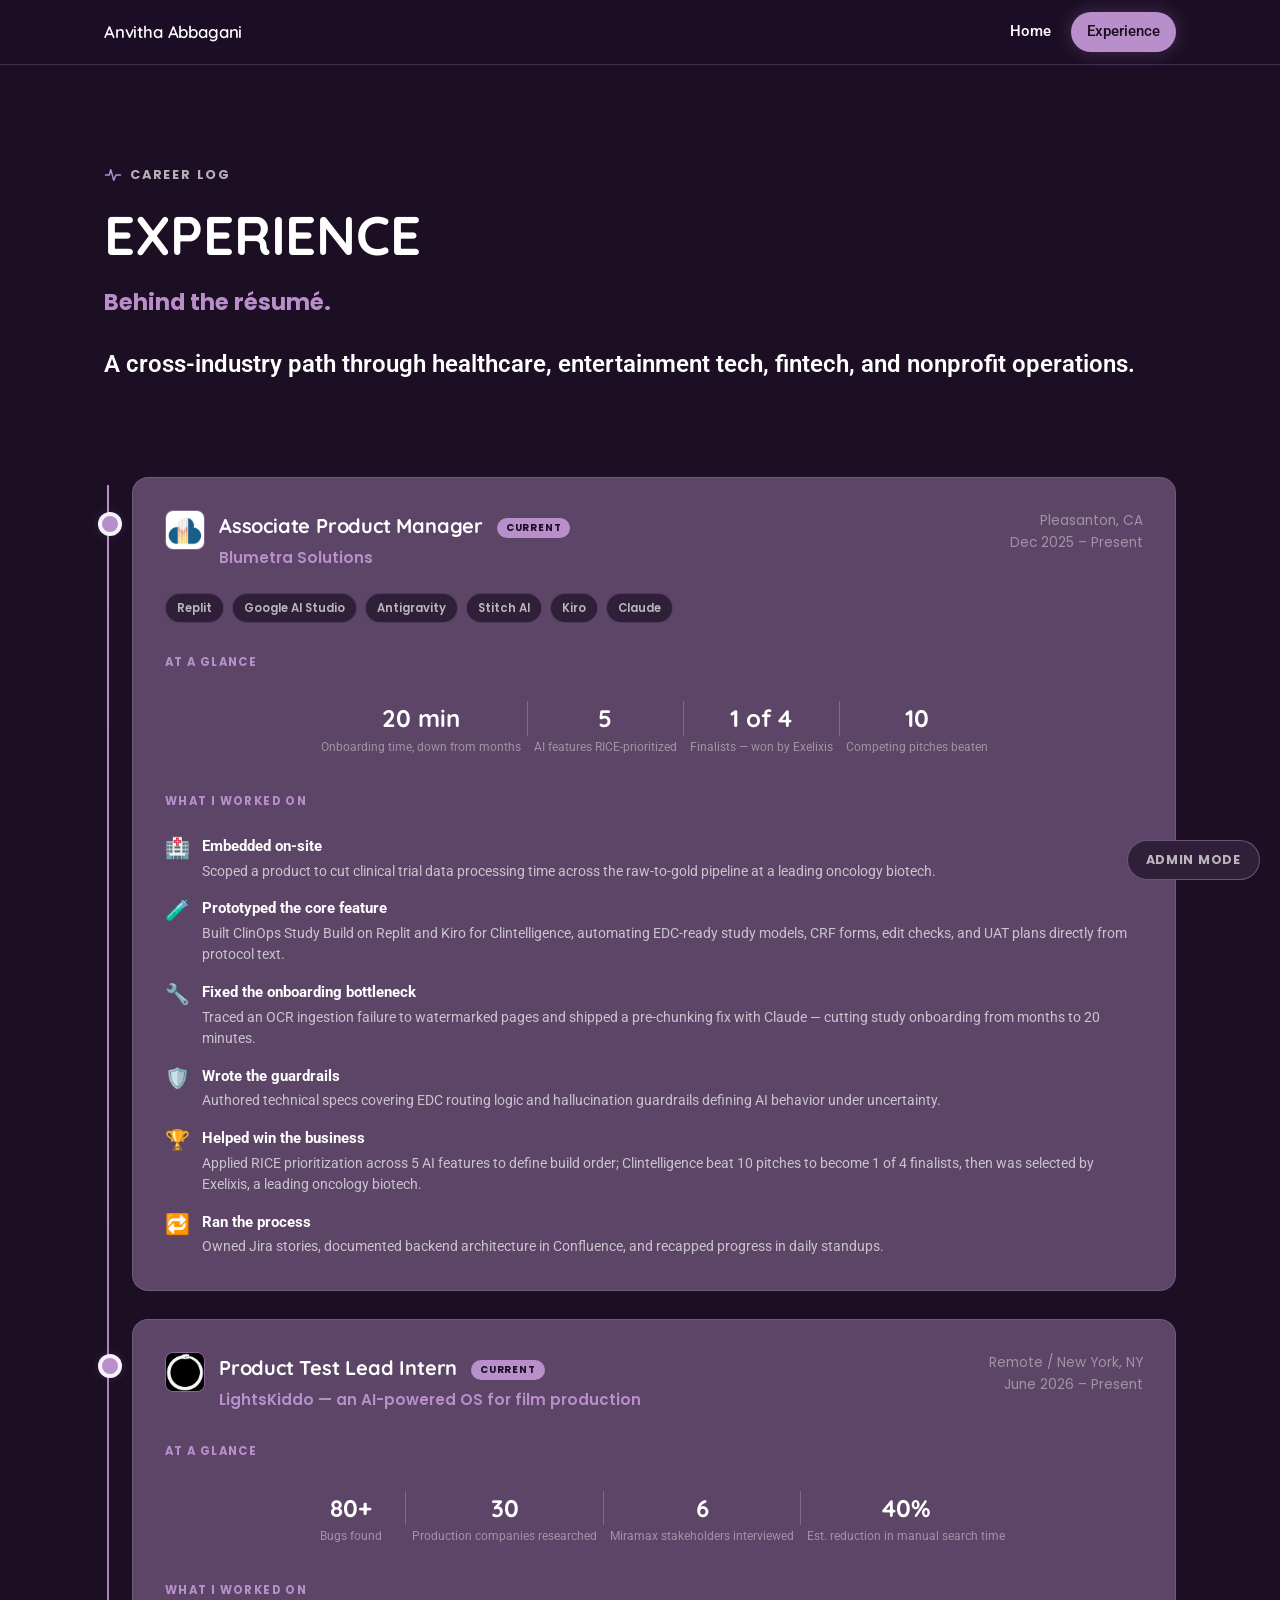
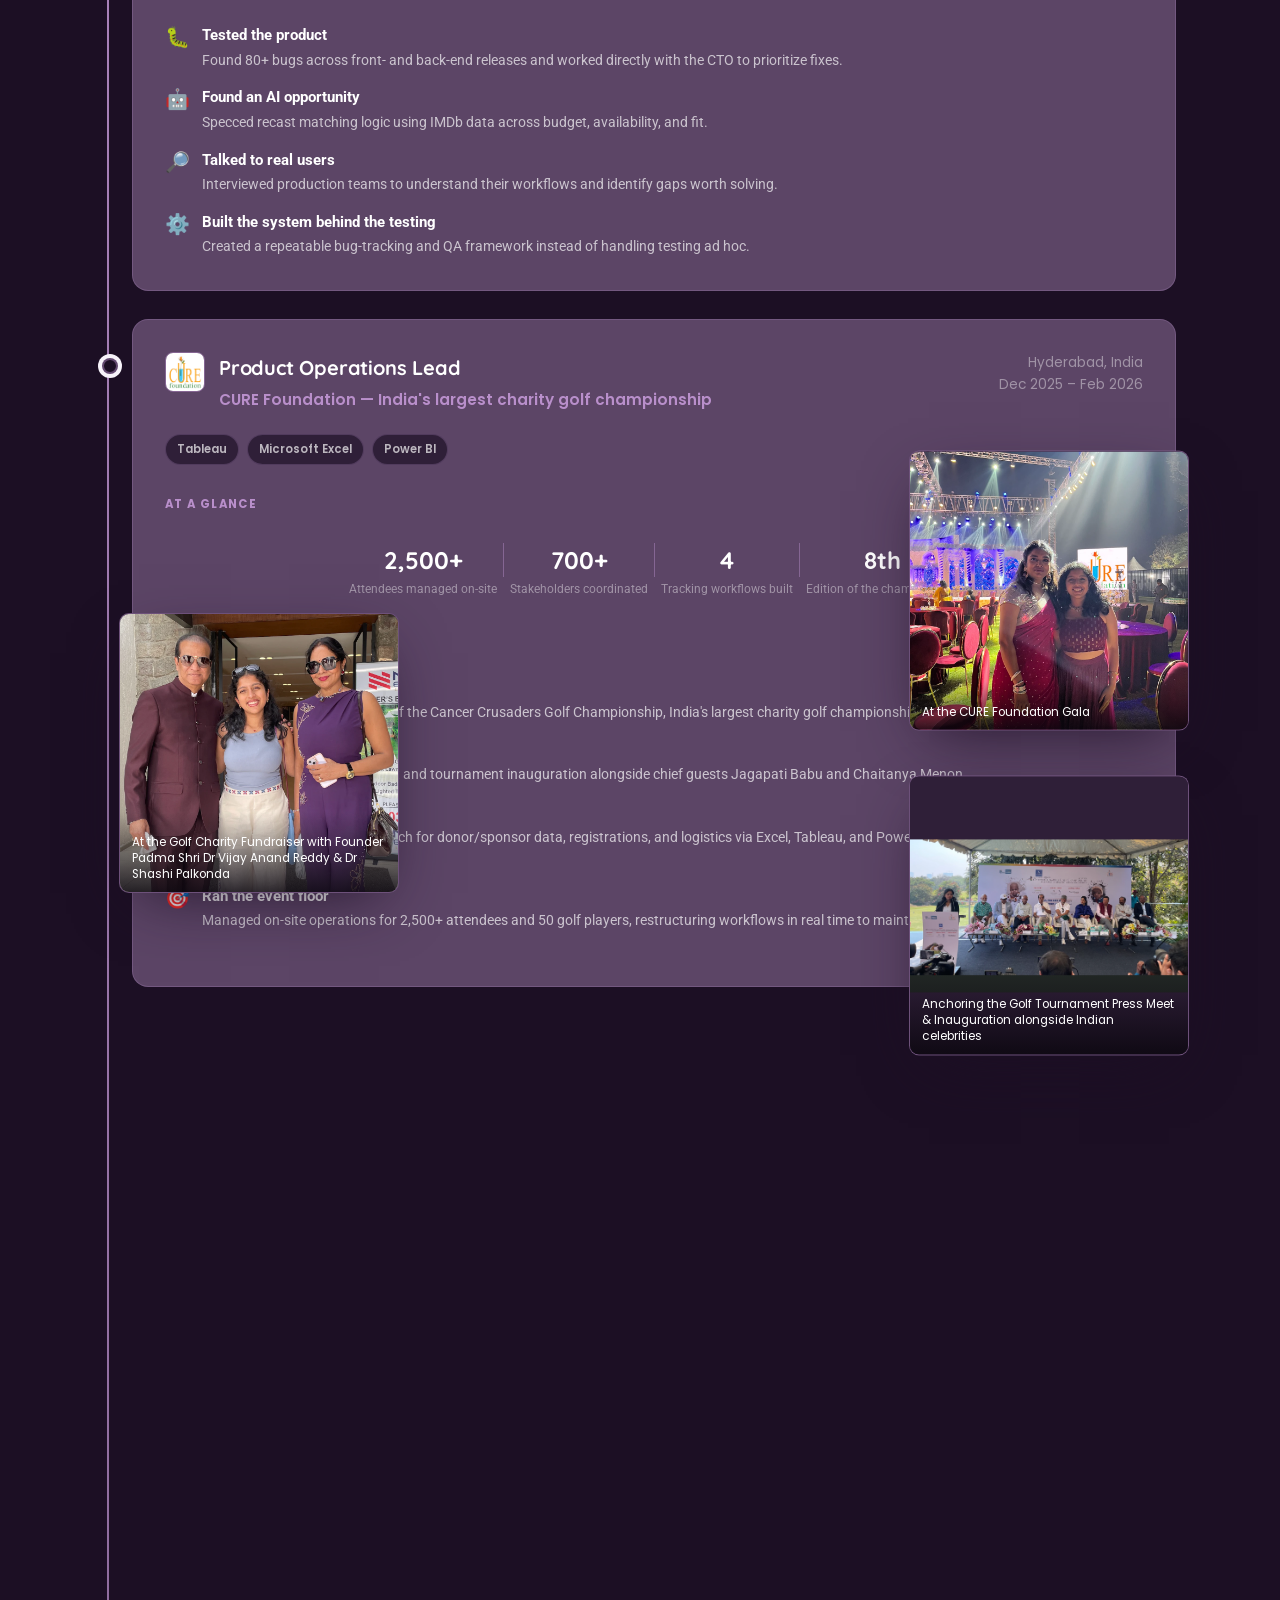
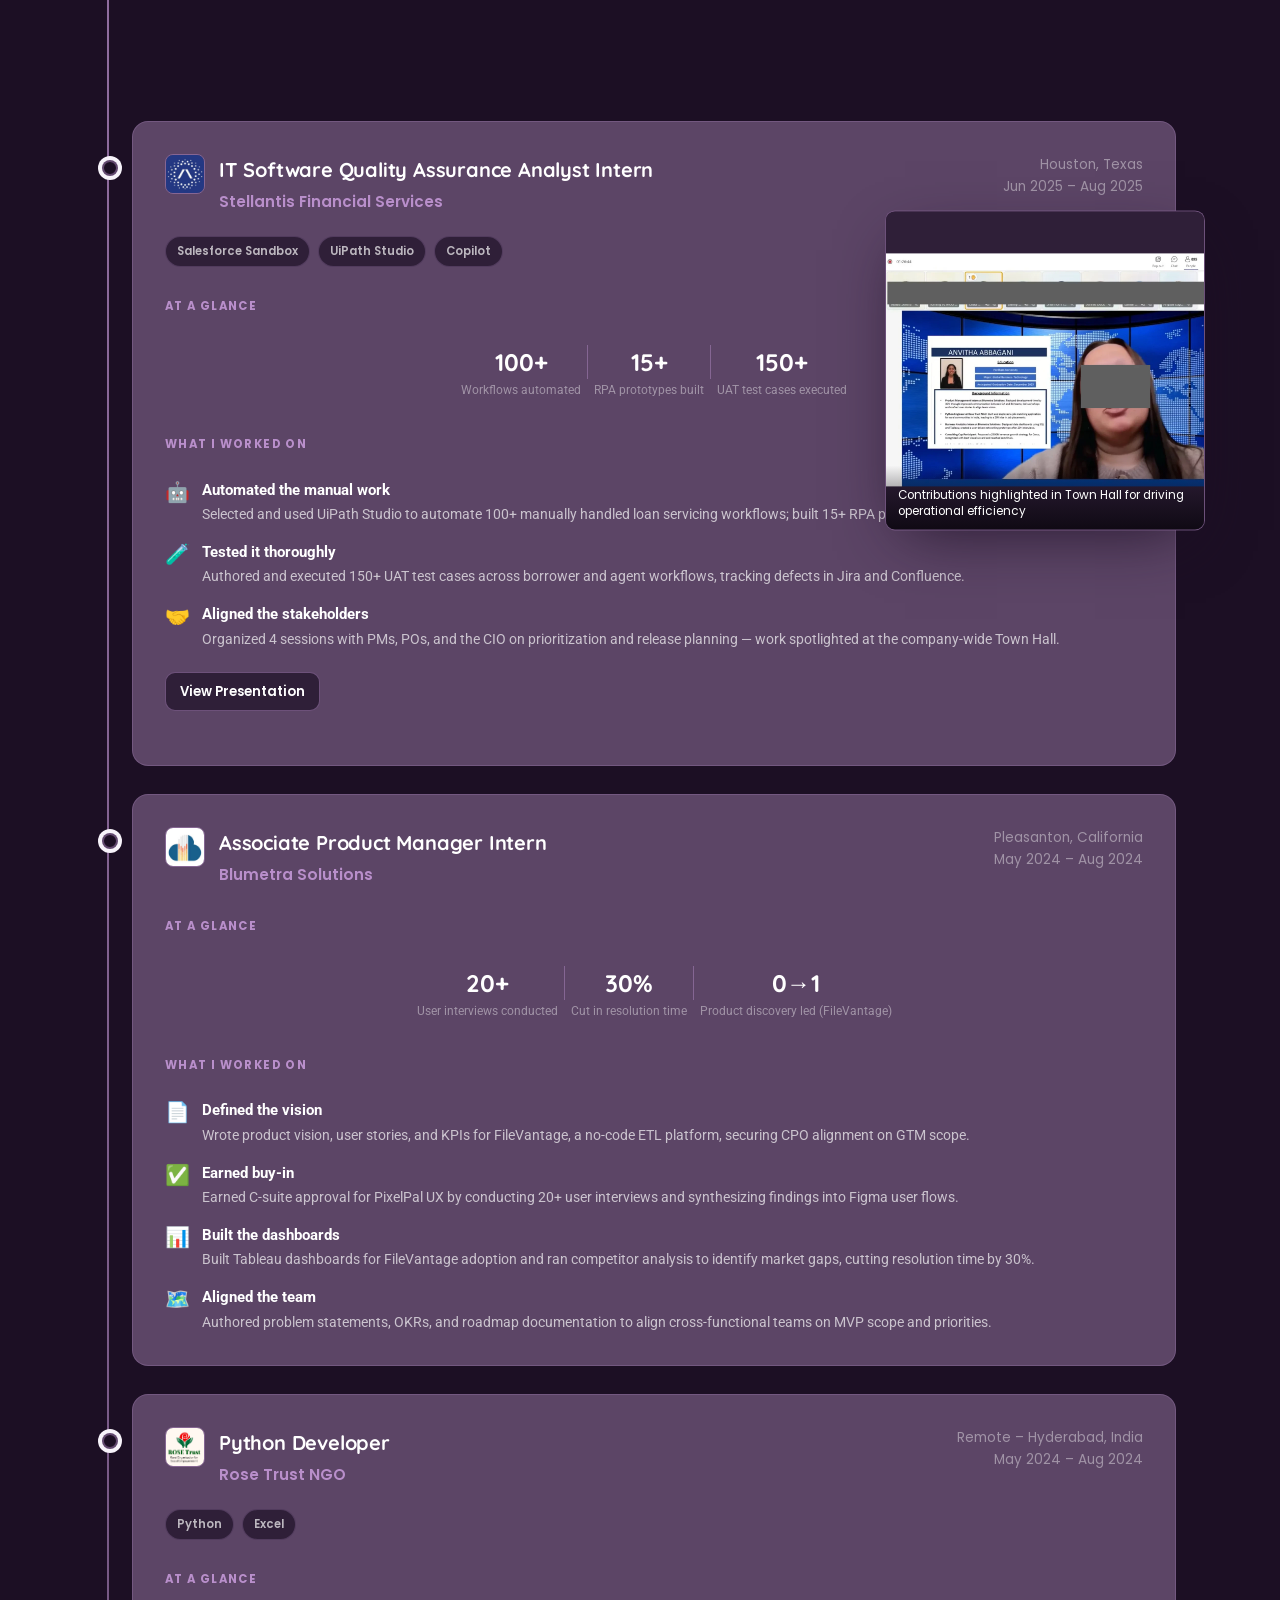
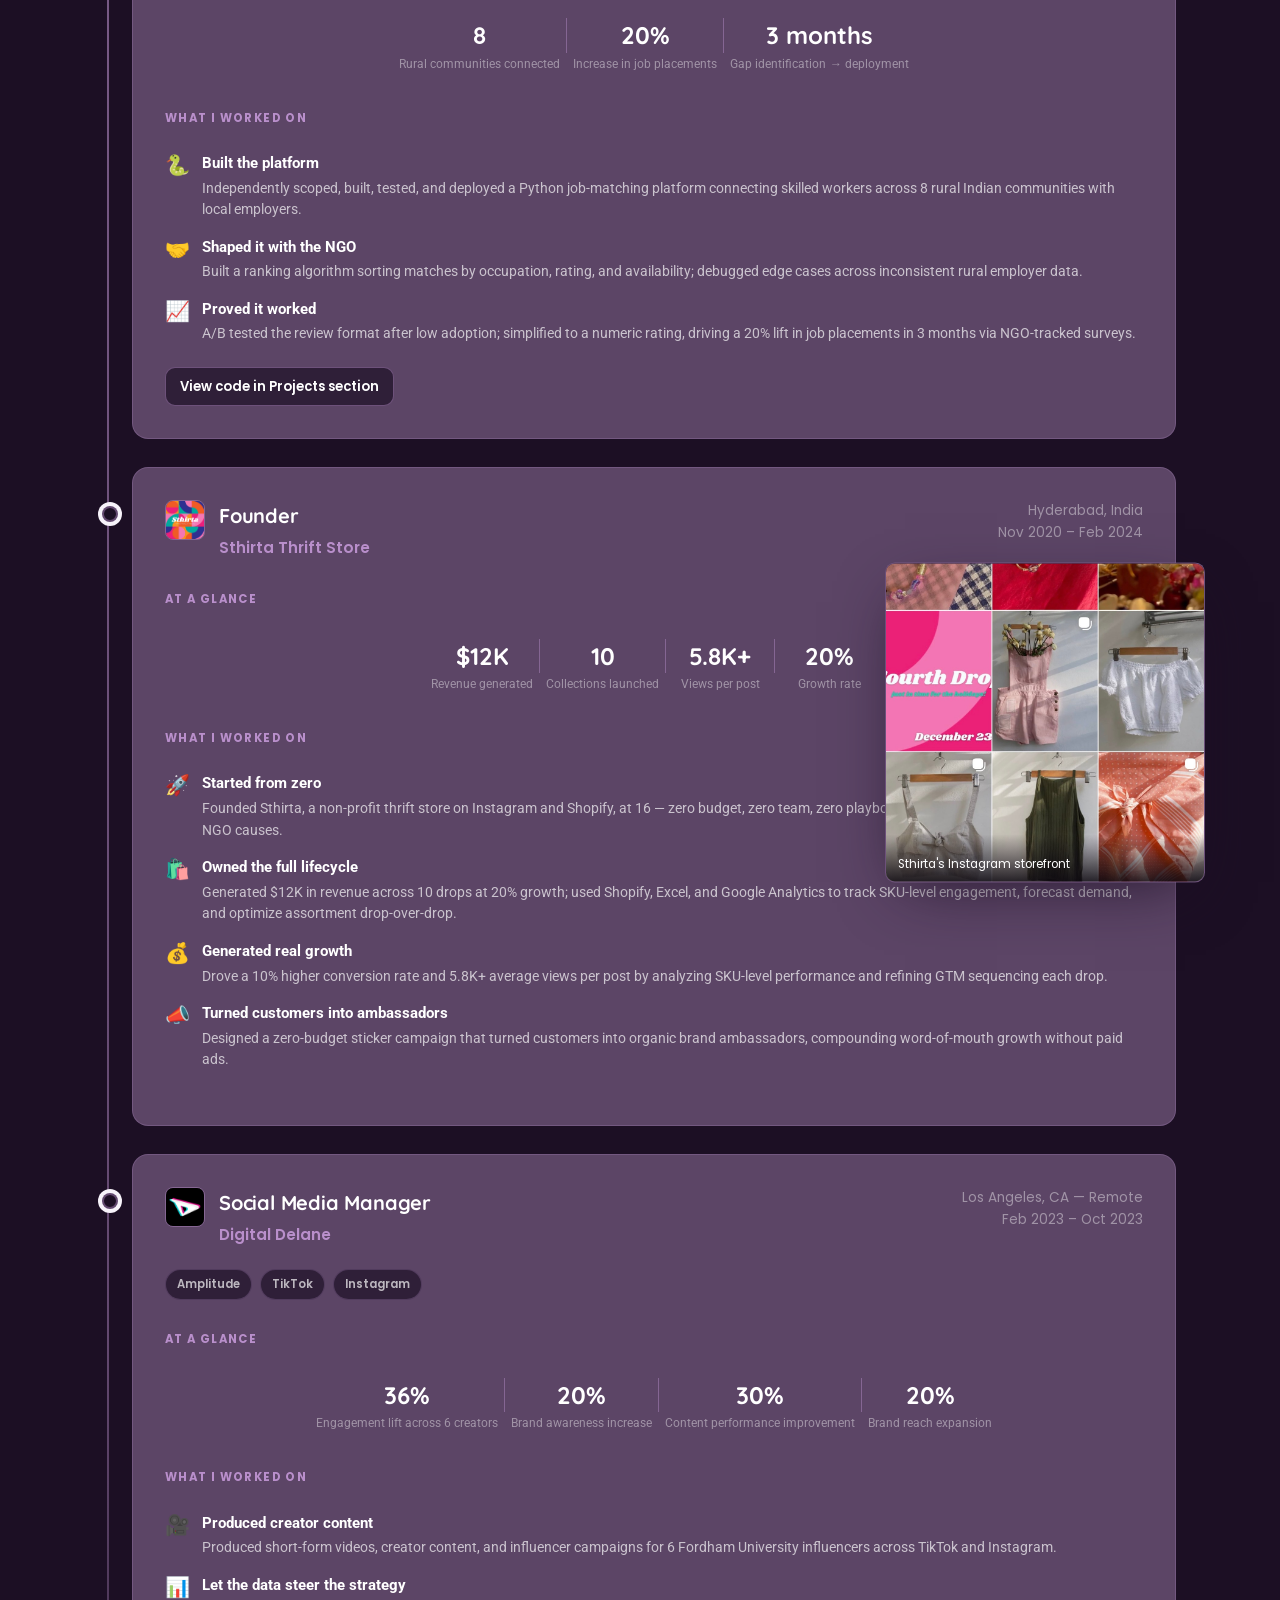
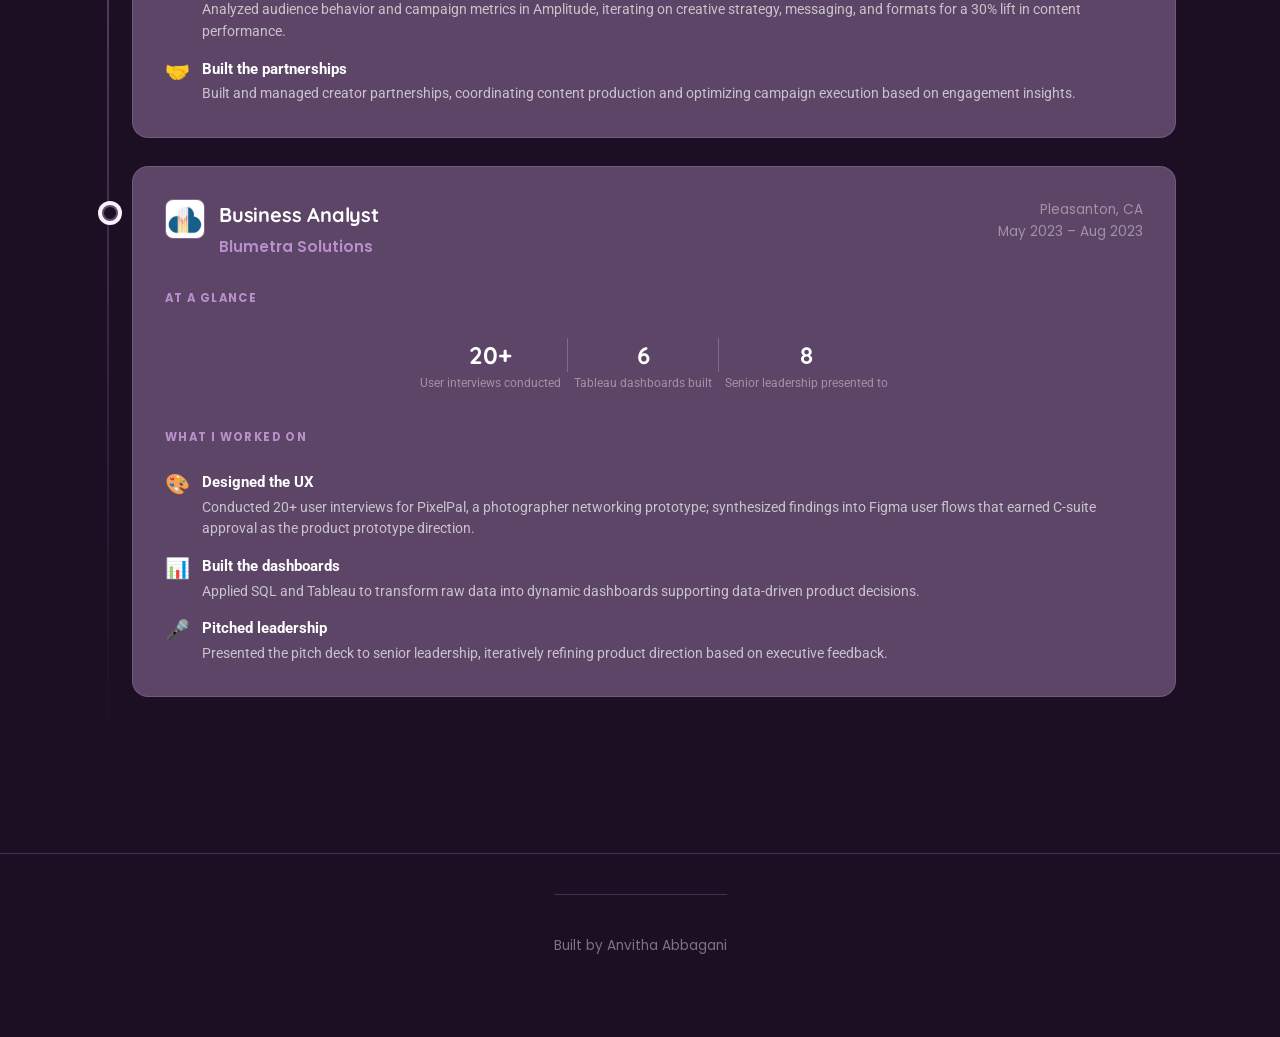
==== experience.html @ c5eab166 "Enlarge scrapbook photos further so the bottom-right caption wraps to just 3 lines Co-Authored-By: C" ====
<!doctype html>
<html lang="en">
<head>
<meta charset="utf-8" />
<meta name="viewport" content="width=device-width, initial-scale=1" />
<title>Experience — Anvitha Abbagani</title>
<meta name="description" content="Career log — Anvitha Abbagani" />
<link rel="preconnect" href="https://fonts.googleapis.com" />
<link rel="preconnect" href="https://fonts.gstatic.com" crossorigin />
<link href="https://fonts.googleapis.com/css2?family=Roboto:wght@400;500;600;700&family=Poppins:wght@500;600;700&family=Quicksand:wght@500;600;700&display=swap" rel="stylesheet" />
<link rel="stylesheet" href="css/style.css?v=81" />
</head>
<body data-page="experience">
<script>try{if(localStorage.getItem('portfolio_admin_mode_v1')==='1')document.body.classList.add('admin-mode');}catch(e){}</script>

<nav class="site-nav">
  <div class="wrap nav-row">
    <a class="brand" href="index.html">Anvitha <span>Abbagani</span></a>
    <div class="primary-links">
      <a href="index.html" data-page="home">Home</a>
      <a href="experience.html" data-page="experience">Experience</a>
    </div>
  </div>
</nav>

<header class="exp-hero">
  <div class="wrap">
    <div class="hero-content">
      <div class="hero-kicker">
        <svg class="kicker-icon" viewBox="0 0 24 24" fill="none" stroke="currentColor" stroke-width="2" stroke-linecap="round" stroke-linejoin="round" aria-hidden="true"><polyline points="2 12 7 12 9 5 13 19 16 12 22 12"/></svg>
        Career Log
      </div>
      <h1 class="hero-headline"><span class="line">Experience</span></h1>
      <p class="exp-tagline">Behind the résumé.</p>
      <p class="hero-subtext">A cross-industry path through healthcare, entertainment tech, fintech, and nonprofit operations.</p>
    </div>
  </div>
</header>

<section>
  <div class="wrap">
    <div class="timeline" id="timeline"></div>
  </div>
</section>

<footer class="site-footer">
  <div class="wrap site-footer">
    <span>Built by Anvitha Abbagani</span>
  </div>
</footer>

<script src="js/experience-data.js"></script>
<script src="js/experience-render.js"></script>
<script src="js/main.js"></script>
<script src="js/admin-shared.js"></script>
<script src="js/experience-admin.js"></script>
<script src="js/exp-photos.js"></script>
</body>
</html>
---- css/style.css ----
/* ===== Design tokens ===== */
:root {
  /* Brand palette — deepened/separated further for stronger contrast between
     the purples: bg darker (#1c0f24), surface lighter (#5c4566), accent
     brighter/more saturated (#b98fcb, derived from the supplied #A47FB3). */
  --primary: #5c4566;
  --secondary: #ffffff;
  --tertiary: #1c0f24;
  --quad: #b98fcb;

  /* Semantic mapping */
  --bg: var(--tertiary);
  --bg-elevated: color-mix(in srgb, var(--tertiary) 70%, var(--primary) 30%);
  /* Page background from the Projects section onward — card/surface
     colors are untouched, only the space around them turns light. */
  --bg-alt: #f7f3fa;
  --text-on-alt: color-mix(in srgb, var(--tertiary) 88%, var(--primary) 12%);
  --text-on-alt-dim: color-mix(in srgb, var(--tertiary) 60%, transparent);
  --surface: var(--primary);
  --surface-hover: color-mix(in srgb, var(--primary) 85%, var(--quad) 15%);
  --border: rgba(185, 143, 203, 0.25);
  --border-strong: rgba(185, 143, 203, 0.45);
  --text: var(--secondary);
  --text-dim: rgba(255, 255, 255, 0.68);
  --text-faint: rgba(255, 255, 255, 0.42);
  --accent: var(--quad);
  --accent-strong: var(--secondary);
  --glow: rgba(185, 143, 203, 0.5);
  --glow-soft: rgba(185, 143, 203, 0.24);
  --grad: linear-gradient(120deg, var(--quad) 0%, var(--secondary) 65%, var(--secondary) 100%);
  --shadow-lg: 0 20px 60px -20px rgba(28, 15, 36, 0.85);
  --radius: 16px;
  --radius-sm: 10px;
  --nav-h: 64px;
  --subnav-h: 48px;
  --maxw: 1120px;
  --ease: cubic-bezier(0.16, 1, 0.3, 1);

  /* Font stack */
  --font-heading: "Quicksand", "Poppins", sans-serif;
  --font-subheading: "Poppins", "Inter", sans-serif;
  --font-body: "Roboto", -apple-system, BlinkMacSystemFont, "Segoe UI", sans-serif;
  --font-mono: "Poppins", "Inter", sans-serif;
}

* { box-sizing: border-box; }

html {
  scroll-behavior: smooth;
  scroll-padding-top: calc(var(--nav-h) + var(--subnav-h) + 16px);
}

body {
  margin: 0;
  overflow-x: hidden;
  background: var(--bg);
  color: var(--text);
  font-family: var(--font-body);
  line-height: 1.6;
  -webkit-font-smoothing: antialiased;
}

h1, h2, h3, h4,
.project-name, .exp-role, .edu-school, .cert-name, .brand {
  font-family: var(--font-heading);
  font-weight: 700;
  margin: 0;
  letter-spacing: -0.01em;
}

/* Secondary title-adjacent lines read as a serif subheading */
.project-headline,
.exp-org,
.edu-degree {
  font-family: var(--font-subheading);
}

/* Tiny labels, tags, and metadata read as mono throughout */
.hero-kicker,
.project-category,
.tag,
.link-chip,
.edu-meta,
.cert-meta,
.cert-link,
.exp-meta,
.site-footer {
  font-family: var(--font-mono);
}

a { color: inherit; text-decoration: none; }

img { max-width: 100%; display: block; }

.wrap {
  max-width: var(--maxw);
  margin: 0 auto;
  padding: 0 24px;
}

/* ===== Nav ===== */
.site-nav {
  position: sticky;
  top: 0;
  z-index: 100;
  background: rgba(28, 15, 36, 0.78);
  backdrop-filter: blur(14px) saturate(140%);
  -webkit-backdrop-filter: blur(14px) saturate(140%);
  border-bottom: 1px solid var(--border);
}

.site-nav .nav-row {
  height: var(--nav-h);
  display: flex;
  align-items: center;
  justify-content: space-between;
  gap: 24px;
}

.brand {
  font-weight: 600;
  font-size: 1.05rem;
  letter-spacing: -0.01em;
  white-space: nowrap;
}

.brand span { color: var(--accent-strong); }

.primary-links {
  display: flex;
  gap: 4px;
}

.primary-links a {
  padding: 8px 16px;
  border-radius: 999px;
  font-size: 0.92rem;
  font-weight: 500;
  color: var(--text);
  transition: color 0.2s var(--ease), background 0.2s var(--ease);
}

.primary-links a:hover { color: var(--text); background: var(--surface-hover); }
.primary-links a.active {
  color: var(--tertiary);
  background: var(--accent);
  box-shadow: 0 0 18px 1px var(--glow-soft);
}

.subnav {
  height: var(--subnav-h);
  border-top: 1px solid var(--border);
  overflow-x: auto;
  scrollbar-width: none;
}
.subnav::-webkit-scrollbar { display: none; }

.subnav-row {
  height: 100%;
  display: flex;
  align-items: center;
  gap: 4px;
}

.subnav a {
  flex: none;
  padding: 6px 14px;
  border-radius: 999px;
  font-size: 0.82rem;
  color: var(--text);
  border: 1px solid transparent;
  transition: color 0.2s var(--ease), border-color 0.2s var(--ease), background 0.2s var(--ease);
  white-space: nowrap;
}

.subnav a:hover { color: var(--accent); }

.subnav a.active {
  color: var(--accent);
  border-color: var(--border-strong);
  background: var(--surface);
  box-shadow: 0 0 14px 0 var(--glow-soft), inset 0 0 0 1px rgba(185, 143, 203, 0.35);
}

/* ===== Sections / reveal motion ===== */
section { padding: 56px 0; }
section:first-of-type { padding-top: 10px; }

/* From Projects onward the page background itself turns light — card/tag/
   accent colors inside each section are untouched (only the space around
   them changes), so only the bare text that sits directly on the section
   background (heading, intro) needs to flip to a dark tone. */
#projects,
#skills,
#education,
#certifications {
  background: var(--bg-alt);
}
body[data-page="home"] .site-footer {
  background: var(--bg-alt);
  color: var(--text-on-alt-dim);
  border-top-color: rgba(28, 15, 36, 0.15);
}

/* Empire State sticker — symbolic of hope — now doubles as a tiny tour
   guide, introducing each section with a one-line caption before its
   heading, rather than just riding along beside the title text. */
.tour-guide {
  display: flex;
  align-items: center;
  gap: 14px;
  margin-bottom: 14px;
}
.tour-guide-avatar {
  width: 42px;
  height: auto;
  flex: none;
  transform: rotate(-6deg);
  filter: drop-shadow(0 6px 12px rgba(28, 15, 36, 0.4));
}
.tour-guide-bubble {
  position: relative;
  background: var(--secondary);
  color: var(--tertiary);
  font-family: var(--font-subheading);
  font-style: italic;
  font-size: 0.88rem;
  padding: 10px 16px;
  border-radius: 14px;
  box-shadow: 0 6px 16px -6px rgba(28, 15, 36, 0.35);
}
.tour-guide-bubble::before {
  content: "";
  position: absolute;
  left: -7px;
  top: 50%;
  transform: translateY(-50%);
  border-width: 7px 8px 7px 0;
  border-style: solid;
  border-color: transparent var(--secondary) transparent transparent;
}

@media (max-width: 700px) {
  .tour-guide-avatar { width: 32px; }
  .tour-guide-bubble { font-size: 0.8rem; padding: 8px 12px; }
}


.reveal {
  opacity: 0;
  transform: translateY(28px) scale(0.98);
  transition: opacity 0.7s var(--ease), transform 0.7s var(--ease);
}
.reveal.is-visible { opacity: 1; transform: translateY(0) scale(1); }
.reveal-stagger > * {
  opacity: 0;
  transform: translateY(22px) scale(0.97);
  transition: opacity 0.6s var(--ease), transform 0.6s var(--ease);
}
.reveal-stagger.is-visible > * { opacity: 1; transform: translateY(0) scale(1); }
.reveal-stagger.is-visible > *:nth-child(1) { transition-delay: 0.02s; }
.reveal-stagger.is-visible > *:nth-child(2) { transition-delay: 0.08s; }
.reveal-stagger.is-visible > *:nth-child(3) { transition-delay: 0.14s; }
.reveal-stagger.is-visible > *:nth-child(4) { transition-delay: 0.2s; }
.reveal-stagger.is-visible > *:nth-child(5) { transition-delay: 0.26s; }
.reveal-stagger.is-visible > *:nth-child(6) { transition-delay: 0.32s; }
.reveal-stagger.is-visible > *:nth-child(7) { transition-delay: 0.38s; }
.reveal-stagger.is-visible > *:nth-child(8) { transition-delay: 0.44s; }
.reveal-stagger.is-visible > *:nth-child(9) { transition-delay: 0.5s; }

@media (prefers-reduced-motion: reduce) {
  html { scroll-behavior: auto; }
  .reveal, .reveal-stagger > * {
    opacity: 1 !important;
    transform: none !important;
    transition: none !important;
  }
  .hero::before { animation: none !important; }
}

.section-head { margin-bottom: 16px; }
.section-head h2 { font-size: clamp(1.6rem, 3vw, 2.1rem); color: var(--text-on-alt); }
.section-head p { color: var(--text-on-alt-dim); margin-top: 10px; max-width: 60ch; }

/* ===== Hero ===== */
.hero {
  padding-top: 76px;
  padding-bottom: 44px;
  position: relative;
  overflow: hidden;
}

.hero::before {
  content: "";
  position: absolute;
  inset: -20% -10% auto -10%;
  height: 560px;
  background: radial-gradient(55% 55% at 25% 25%, rgba(255, 255, 255, 0.14), transparent 70%),
              radial-gradient(45% 45% at 78% 12%, rgba(185, 143, 203, 0.4), transparent 70%),
              radial-gradient(50% 50% at 55% 60%, rgba(28, 15, 36, 0.7), transparent 75%);
  pointer-events: none;
  z-index: -1;
  animation: drift 16s ease-in-out infinite alternate;
}

@keyframes drift {
  0%   { transform: translate3d(0, 0, 0) scale(1); }
  100% { transform: translate3d(2%, 3%, 0) scale(1.06); }
}

.hero-grid {
  display: grid;
  grid-template-columns: 1.3fr 0.7fr;
  align-items: start;
  gap: 56px;
}

.hero-kicker {
  display: inline-flex;
  align-items: center;
  gap: 8px;
  font-size: 0.8rem;
  font-weight: 700;
  letter-spacing: 0.14em;
  text-transform: uppercase;
  color: var(--text-dim);
  margin-bottom: 16px;
}
.kicker-icon { width: 18px; height: 18px; color: var(--accent); flex: none; }

.hero-headline {
  display: flex;
  flex-direction: column;
  gap: 6px;
  font-size: clamp(1.5rem, 2.7vw, 2.3rem);
  font-weight: 700;
  line-height: 1.28;
  letter-spacing: -0.005em;
  text-transform: uppercase;
}
.hero-headline .line { color: var(--text); }
.hero-headline .line.accent { color: var(--accent); }

.hero-greeting {
  font-size: clamp(2.1rem, 3.9vw, 3.15rem);
  line-height: 1.3;
  color: var(--text);
}
.hero-greeting .accent { color: var(--accent); }

.hero-subtext {
  margin-top: 24px;
  font-size: clamp(1.2rem, 2.1vw, 1.5rem);
  font-weight: 600;
  color: #ffffff;
}
.hero-subtext strong { color: var(--accent); font-weight: 700; }

.hero-cutout-stage {
  position: relative;
  display: flex;
  align-items: center;
  justify-content: center;
  min-height: 340px;
}

.hero-blob {
  position: absolute;
  z-index: 0;
  width: 58%;
  height: 70%;
  top: 12%;
  left: 50%;
  transform: translateX(-50%);
}
.hero-blob::before,
.hero-blob::after {
  content: "";
  position: absolute;
  inset: 0;
  border-radius: 44% 56% 42% 58% / 56% 44% 56% 44%;
}
/* Rotations mirrored (negated) from the original blob */
.hero-blob::before { background: var(--quad); transform: rotate(-24deg); }
.hero-blob::after {
  background: color-mix(in srgb, var(--quad) 75%, var(--primary) 25%);
  transform: rotate(16deg);
  opacity: 0.92;
}

.hero-building {
  position: absolute;
  z-index: 0;
  top: -6%;
  left: 50%;
  transform: translateX(-50%);
  width: 90%;
  max-width: 360px;
  height: auto;
  opacity: 0.5;
  filter: grayscale(15%) brightness(0.6) saturate(1.3);
  pointer-events: none;
}

.hero-photo-cutout {
  position: relative;
  z-index: 1;
  width: 100%;
  max-width: 330px;
  height: auto;
  margin: 0 auto;
  transform: translateX(-24px);
  filter: drop-shadow(0 22px 34px rgba(0, 0, 0, 0.5));
}

.hero-photo-badge {
  position: absolute;
  z-index: 2;
  right: 6%;
  top: 2%;
  width: 100px;
  height: auto;
  transform: rotate(8deg);
  filter: drop-shadow(0 6px 16px rgba(0, 0, 0, 0.55));
}

@media (max-width: 900px) {
  .hero-grid { grid-template-columns: 1fr; gap: 40px; }
  .hero-photo-wrap { max-width: 420px; margin: 0 auto; }
}

@media (max-width: 560px) {
  .hero-cutout-stage { min-height: 340px; }
  .hero-photo-cutout { max-width: 245px; transform: translateX(-12px); }
  .hero-building { max-width: 280px; }
  .hero-photo-badge { width: 68px; right: 3%; }
}

.hero-actions {
  margin-top: 26px;
  display: flex;
  gap: 14px;
  flex-wrap: wrap;
}

.btn svg { width: 16px; height: 16px; flex: none; }

.btn {
  display: inline-flex;
  align-items: center;
  gap: 8px;
  padding: 13px 24px;
  border-radius: 999px;
  font-weight: 600;
  font-size: 0.92rem;
  transition: transform 0.2s var(--ease), box-shadow 0.2s var(--ease), background 0.2s var(--ease), border-color 0.2s var(--ease);
}
.btn-primary,
.btn-ghost {
  background: var(--primary);
  color: var(--secondary);
  border: 1px solid var(--border-strong);
}
.btn-primary:hover,
.btn-ghost:hover {
  border-color: var(--accent);
  transform: translateY(-2px);
  box-shadow: 0 12px 34px -6px var(--glow), 0 0 22px 0 var(--glow-soft);
}

/* ===== Projects ===== */
.project-grid {
  display: grid;
  grid-template-columns: repeat(3, 1fr);
  gap: 16px;
}

.project-card {
  background: var(--surface);
  border: 1px solid var(--border);
  border-radius: var(--radius);
  display: flex;
  flex-direction: column;
  transition: opacity 0.6s var(--ease), transform 0.4s var(--ease), border-color 0.35s var(--ease), box-shadow 0.35s var(--ease);
  position: relative;
  overflow: hidden;
}

.project-cover {
  width: 100%;
  aspect-ratio: 16 / 9;
  overflow: hidden;
  flex: none;
}
.project-cover img { width: 100%; height: 100%; object-fit: cover; display: block; }

.project-card-body {
  padding: 28px;
  display: flex;
  flex-direction: column;
  gap: 16px;
  flex: 1;
}

.project-edit-btn {
  position: absolute;
  top: 14px;
  right: 14px;
  z-index: 2;
  width: 34px;
  height: 34px;
  border-radius: 50%;
  display: flex;
  align-items: center;
  justify-content: center;
  background: var(--bg-elevated);
  border: 1px solid var(--border-strong);
  color: var(--text);
  cursor: pointer;
  transition: background 0.2s var(--ease), color 0.2s var(--ease), border-color 0.2s var(--ease);
}
.project-edit-btn svg { width: 16px; height: 16px; }
.project-edit-btn:hover { background: var(--accent); color: var(--tertiary); border-color: var(--accent); }

.project-move-controls {
  position: absolute;
  top: 14px;
  left: 14px;
  z-index: 2;
  display: flex;
  flex-direction: column;
  gap: 4px;
}
.project-move-btn {
  width: 26px;
  height: 22px;
  border-radius: 6px;
  display: flex;
  align-items: center;
  justify-content: center;
  background: var(--bg-elevated);
  border: 1px solid var(--border-strong);
  color: var(--text);
  font-size: 0.6rem;
  line-height: 1;
  cursor: pointer;
  transition: background 0.2s var(--ease), color 0.2s var(--ease), border-color 0.2s var(--ease);
}
.project-move-btn:hover { background: var(--accent); color: var(--tertiary); border-color: var(--accent); }
.project-move-btn-disabled { opacity: 0.3; cursor: default; pointer-events: none; }

.project-card::after {
  content: "";
  position: absolute;
  inset: -40% -40% auto auto;
  width: 60%;
  height: 60%;
  background: radial-gradient(circle, var(--glow-soft), transparent 70%);
  opacity: 0;
  z-index: 0;
  transition: opacity 0.4s var(--ease);
  pointer-events: none;
}

.project-card > * { position: relative; z-index: 1; }
.project-card > .project-edit-btn,
.project-card > .project-move-controls {
  position: absolute;
  z-index: 5;
}

.project-card:hover {
  transform: translateY(-6px) scale(1.01);
  border-color: var(--border-strong);
  box-shadow: var(--shadow-lg), 0 0 32px -4px var(--glow-soft);
}

.project-card:hover::after { opacity: 1; }

.project-card-top {
  display: flex;
  flex-direction: column;
  gap: 2px;
}

.project-category {
  font-size: 0.72rem;
  font-weight: 600;
  letter-spacing: 0.08em;
  text-transform: uppercase;
  color: var(--text-faint);
}

.project-name {
  font-size: 1.3rem;
  font-weight: 700;
  margin-top: 2px;
}

.project-headline {
  color: var(--accent);
  font-weight: 600;
  font-size: 0.95rem;
}

.project-desc {
  color: var(--text);
  font-size: 0.94rem;
}

.tag-row {
  display: flex;
  flex-wrap: wrap;
  gap: 8px;
}

/* Project cards narrowed to 3 columns — shrink tool tags to match the
   link-chip treatment so a typical 2-3 tag project stays on one line. */
.project-card .tag-row { gap: 6px; }
.project-card .tag {
  font-size: 0.68rem;
  padding: 4px 9px;
}

.tag {
  font-size: 0.72rem;
  font-weight: 600;
  padding: 5px 11px;
  border-radius: 999px;
  background: var(--bg-elevated);
  border: 1px solid var(--border);
  color: var(--text-dim);
  transition: color 0.2s var(--ease), border-color 0.2s var(--ease), box-shadow 0.2s var(--ease);
}
.tag:hover {
  color: var(--text);
  border-color: var(--accent);
  box-shadow: 0 0 12px 0 var(--glow-soft);
}

.link-row {
  display: flex;
  flex-wrap: wrap;
  gap: 10px;
  margin-top: auto;
  padding-top: 4px;
}

/* Project cards narrowed to 3 columns, so their link chips (Slide Deck,
   PRD, Prototype, ...) get a tighter, single-line treatment to avoid
   wrapping onto extra rows and inflating card height. */
.project-card .link-row { gap: 6px; }
.project-card .link-chip {
  font-size: 0.72rem;
  padding: 5px 9px;
  white-space: nowrap;
}
.project-card .link-chip:not([data-tbd="true"]) {
  display: inline-flex;
  align-items: center;
  gap: 4px;
  background: var(--accent);
  border-color: var(--accent);
  color: var(--tertiary);
  font-weight: 700;
  box-shadow: 0 2px 8px -2px rgba(0, 0, 0, 0.4);
}
.project-card .link-chip:not([data-tbd="true"])::after {
  content: "↗";
  font-size: 0.95em;
}
.project-card .link-chip:not([data-tbd="true"]):hover {
  background: var(--secondary);
  border-color: var(--secondary);
  color: var(--tertiary);
  box-shadow: 0 4px 14px -2px var(--glow);
  transform: translateY(-2px);
}

.link-chip {
  font-size: 0.82rem;
  font-weight: 600;
  color: var(--text);
  padding: 8px 14px;
  border-radius: var(--radius-sm);
  border: 1px solid var(--border-strong);
  background: var(--bg-elevated);
  transition: color 0.2s var(--ease), border-color 0.2s var(--ease), background 0.2s var(--ease), box-shadow 0.2s var(--ease), transform 0.2s var(--ease);
}
.link-chip:hover {
  color: var(--accent-strong);
  border-color: var(--accent);
  box-shadow: 0 0 16px 0 var(--glow-soft);
  transform: translateY(-1px);
}
.link-chip[data-tbd="true"] {
  color: var(--text-faint);
  border-style: dashed;
  pointer-events: none;
}

/* ===== Skills — four bold, always-visible panels (01 Think, 02 Build,
   03 Ship, 04 Lead). A recruiter skimming shouldn't have to click
   anything to see the full skill list, so nothing here is collapsed. */
.skill-groups {
  display: grid;
  grid-template-columns: 1fr 1fr;
  gap: 32px 48px;
}

.skill-panel {
  border-left: 3px solid var(--accent);
  padding: 2px 0 2px 22px;
}

.skill-panel-head {
  display: flex;
  align-items: baseline;
  gap: 16px;
  margin-bottom: 16px;
}
.skill-panel-num {
  font-family: var(--font-mono);
  font-size: 2.4rem;
  font-weight: 700;
  color: var(--accent);
  line-height: 1;
}
.skill-panel-title {
  font-family: var(--font-heading);
  font-size: 1.5rem;
  font-weight: 700;
  letter-spacing: 0.03em;
  text-transform: uppercase;
  color: var(--text-on-alt);
}

.skill-panel .tag-row { gap: 8px; }
.skill-panel .tag {
  background: color-mix(in srgb, var(--quad) 14%, white);
  border-color: color-mix(in srgb, var(--quad) 32%, white);
  color: var(--text-on-alt);
  transition: color 0.2s var(--ease), border-color 0.2s var(--ease), background 0.2s var(--ease), box-shadow 0.2s var(--ease), transform 0.2s var(--ease);
}
.skill-panel .tag:hover {
  background: var(--accent);
  border-color: var(--accent);
  color: var(--tertiary);
  transform: translateY(-2px);
  box-shadow: 0 8px 16px -6px rgba(28, 15, 36, 0.35);
}

/* A handful of standout skills get a filled, bolder look so the eye
   lands on them first instead of scanning every tag evenly. */
.skill-panel .tag-signature {
  background: var(--primary);
  border-color: var(--primary);
  color: var(--secondary);
  font-weight: 700;
}
.skill-panel .tag-signature:hover {
  background: var(--accent);
  border-color: var(--accent);
  color: var(--tertiary);
}

.tag-admin { padding-right: 6px; display: inline-flex; align-items: center; gap: 6px; }
.tag-remove {
  width: 15px;
  height: 15px;
  border-radius: 50%;
  border: none;
  background: transparent;
  color: var(--text-on-alt-dim);
  font-size: 0.85rem;
  line-height: 1;
  cursor: pointer;
  padding: 0;
}
.tag-remove:hover { color: var(--secondary); background: var(--accent); }

.tag-add {
  background: transparent;
  border-style: dashed;
  color: var(--text-on-alt-dim);
  cursor: pointer;
}
.tag-add:hover { color: var(--primary); border-color: var(--accent); }

.skill-group-remove {
  margin-top: 16px;
  padding: 6px 12px;
  border-radius: var(--radius-sm);
  border: 1px solid rgba(28, 15, 36, 0.2);
  background: transparent;
  color: var(--text-on-alt-dim);
  font-size: 0.78rem;
  cursor: pointer;
}
.skill-group-remove:hover { border-color: #e5484d; color: #e5484d; }

/* ===== Education ===== */
.edu-card {
  position: relative;
  background: var(--surface);
  border: 1px solid var(--border);
  border-radius: var(--radius);
  padding: 44px 44px 44px 250px;
  display: flex;
  flex-direction: column;
  gap: 6px;
  overflow: hidden;
}
.edu-card .edu-school { font-size: 1.6rem; font-weight: 700; }
.edu-card .edu-degree { color: var(--text-dim); font-size: 1.08rem; margin-top: 8px; }

.edu-fordham-sticker {
  position: absolute;
  left: 24px;
  top: 50%;
  transform: translateY(-50%) rotate(-8deg);
  width: 190px;
  height: auto;
  opacity: 0.95;
  filter: drop-shadow(0 12px 24px rgba(0, 0, 0, 0.45));
  pointer-events: none;
}

@media (max-width: 700px) {
  .edu-card { padding: 44px 24px 24px; }
  .edu-fordham-sticker { width: 90px; left: 12px; top: 20px; transform: rotate(-8deg); opacity: 0.4; }
}
.edu-meta {
  display: flex;
  flex-wrap: wrap;
  gap: 12px 26px;
  margin-top: 20px;
}
.edu-meta span {
  font-size: 0.92rem;
  color: var(--text-faint);
}
.edu-meta strong { color: var(--text-dim); font-weight: 600; }
.edu-honors {
  display: flex;
  flex-wrap: wrap;
  gap: 10px;
  margin-top: 22px;
}
.edu-honors .tag { font-size: 0.8rem; padding: 7px 14px; }

/* ===== Certifications ===== */
.cert-grid {
  display: grid;
  grid-template-columns: repeat(2, 1fr);
  gap: 16px;
}
.cert-card {
  position: relative;
  background: var(--surface);
  border: 1px solid var(--border);
  border-radius: var(--radius-sm);
  padding: 20px 22px;
  display: flex;
  align-items: center;
  justify-content: space-between;
  gap: 12px;
  transition: border-color 0.25s var(--ease), transform 0.25s var(--ease), box-shadow 0.25s var(--ease);
}
.cert-card:hover {
  border-color: var(--border-strong);
  transform: translateY(-3px);
  box-shadow: 0 0 24px -6px var(--glow-soft);
}
.cert-name { font-weight: 600; font-size: 0.96rem; }
.cert-meta { color: var(--text-faint); font-size: 0.82rem; margin-top: 4px; }

.cert-issuer-badge { flex: none; }
.cert-issuer-monogram {
  width: 40px;
  height: 40px;
  border-radius: 50%;
  display: flex;
  align-items: center;
  justify-content: center;
  font-family: var(--font-heading);
  font-weight: 700;
  font-size: 0.95rem;
  color: var(--secondary);
}
.cert-issuer-logo {
  width: 40px;
  height: 40px;
  object-fit: cover;
  border-radius: 8px;
  border: 1px solid var(--border-strong);
}

.cert-edit-btn {
  position: absolute;
  top: -9px;
  right: -9px;
  width: 26px;
  height: 26px;
  border-radius: 50%;
  display: flex;
  align-items: center;
  justify-content: center;
  background: var(--bg-elevated);
  border: 1px solid var(--border-strong);
  color: var(--text);
  cursor: pointer;
  transition: background 0.2s var(--ease), color 0.2s var(--ease), border-color 0.2s var(--ease);
}
.cert-edit-btn svg { width: 13px; height: 13px; }
.cert-edit-btn:hover { background: var(--accent); color: var(--tertiary); border-color: var(--accent); }
.cert-link {
  font-size: 0.78rem;
  font-weight: 600;
  color: var(--text-faint);
  border: 1px solid var(--border-strong);
  border-radius: 999px;
  padding: 6px 12px;
  white-space: nowrap;
}
.cert-link:hover { color: var(--accent-strong); border-color: var(--accent); box-shadow: 0 0 14px 0 var(--glow-soft); }

/* ===== Footer ===== */
.site-footer {
  border-top: 1px solid var(--border);
  padding: 40px 0;
  color: var(--text-faint);
  font-size: 0.85rem;
  display: flex;
  justify-content: space-between;
  flex-wrap: wrap;
  gap: 12px;
}

/* ===== Experience page ===== */
.exp-hero {
  padding-top: 100px;
  padding-bottom: 60px;
}
.exp-hero .hero-headline { font-size: clamp(2rem, 5vw, 3.4rem); }
.exp-tagline {
  font-family: var(--font-subheading);
  font-size: clamp(1.15rem, 2vw, 1.4rem);
  font-weight: 700;
  color: var(--accent);
  margin-top: 14px;
}

.timeline {
  position: relative;
  display: flex;
  flex-direction: column;
  gap: 28px;
  padding-bottom: 100px;
  padding-left: 28px;
}
.timeline::before {
  content: "";
  position: absolute;
  left: 3px;
  top: 8px;
  bottom: 60px;
  width: 2px;
  background: linear-gradient(to bottom, var(--accent), var(--border-strong) 85%, transparent);
}

.exp-card {
  position: relative;
  overflow: visible;
  background: var(--surface);
  border: 1px solid var(--border);
  border-radius: var(--radius);
  padding: 32px;
  display: grid;
  grid-template-columns: 1fr;
  gap: 22px;
  transition: border-color 0.3s var(--ease), transform 0.3s var(--ease), box-shadow 0.3s var(--ease);
}
.exp-card:hover { border-color: var(--border-strong); box-shadow: 0 0 30px -8px var(--glow-soft); }
.exp-card::before {
  content: "";
  position: absolute;
  left: -31px;
  top: 38px;
  width: 12px;
  height: 12px;
  border-radius: 50%;
  background: var(--bg);
  border: 2px solid var(--border-strong);
  box-shadow: 0 0 0 4px var(--bg-alt, var(--bg));
}
.exp-card-current::before {
  border-color: var(--accent);
  background: var(--accent);
  box-shadow: 0 0 0 4px var(--bg-alt, var(--bg)), 0 0 12px 2px var(--glow-soft);
}

.exp-current-pill {
  display: inline-block;
  vertical-align: middle;
  margin-left: 8px;
  padding: 2px 9px;
  border-radius: 999px;
  background: var(--accent);
  color: var(--tertiary);
  font-family: var(--font-mono);
  font-size: 0.62rem;
  font-weight: 700;
  letter-spacing: 0.08em;
  text-transform: uppercase;
  vertical-align: 2px;
}

@media (max-width: 560px) {
  .timeline { padding-left: 18px; }
  .timeline::before { left: 2px; }
  .exp-card::before { left: -20px; width: 9px; height: 9px; top: 34px; }
}

.exp-move-controls {
  position: absolute;
  top: 14px;
  left: -14px;
  z-index: 4;
  display: flex;
  flex-direction: column;
  gap: 4px;
}
.exp-move-btn {
  width: 26px;
  height: 22px;
  border-radius: 6px;
  display: flex;
  align-items: center;
  justify-content: center;
  background: var(--bg-elevated);
  border: 1px solid var(--border-strong);
  color: var(--text);
  font-size: 0.6rem;
  line-height: 1;
  cursor: pointer;
  transition: background 0.2s var(--ease), color 0.2s var(--ease), border-color 0.2s var(--ease);
}
.exp-move-btn:hover { background: var(--accent); color: var(--tertiary); border-color: var(--accent); }
.exp-move-btn-disabled { opacity: 0.3; cursor: default; pointer-events: none; }

.exp-card-head {
  display: flex;
  align-items: flex-start;
  flex-wrap: wrap;
  gap: 14px;
}
.exp-card-head-text { flex: 1 1 auto; min-width: 200px; }

.exp-org-badge { flex: none; }
.exp-org-monogram {
  width: 40px;
  height: 40px;
  border-radius: 50%;
  display: flex;
  align-items: center;
  justify-content: center;
  font-family: var(--font-heading);
  font-weight: 700;
  font-size: 1rem;
  color: var(--secondary);
}
.exp-org-logo {
  width: 40px;
  height: 40px;
  object-fit: cover;
  border-radius: 8px;
  border: 1px solid var(--border-strong);
}

.exp-role { font-size: 1.25rem; font-weight: 700; }
.exp-org { color: var(--accent); font-weight: 600; font-size: 0.95rem; margin-top: 4px; }
.exp-meta { color: var(--text-faint); font-size: 0.85rem; text-align: right; white-space: nowrap; }

.exp-bullets {
  margin: 0;
  padding-left: 20px;
  color: var(--text-dim);
  font-size: 0.94rem;
  display: flex;
  flex-direction: column;
  gap: 8px;
}
.exp-bullets li { padding-left: 4px; }

.exp-block-label {
  font-family: var(--font-mono);
  font-size: 0.72rem;
  font-weight: 700;
  letter-spacing: 0.12em;
  text-transform: uppercase;
  color: var(--accent);
  margin-bottom: 2px;
}
.exp-block-label:not(:first-child) { margin-top: 8px; }

.exp-stats {
  display: flex;
  flex-wrap: wrap;
  align-items: center;
  justify-content: center;
  gap: 12px 6px;
  padding: 4px 0 6px;
  text-align: center;
}
.exp-stat {
  display: flex;
  flex-direction: column;
  align-items: center;
  gap: 2px;
  min-width: 96px;
}
.exp-stat-value {
  font-family: var(--font-heading);
  font-size: 1.5rem;
  font-weight: 700;
  color: var(--text);
}
.exp-stat-label {
  font-size: 0.76rem;
  color: var(--text-faint);
  line-height: 1.3;
}
.exp-stat-divider {
  align-self: stretch;
  width: 1px;
  margin: 2px 0 20px;
  background: var(--border-strong);
}

.exp-highlights {
  display: flex;
  flex-direction: column;
  gap: 14px;
}
.exp-highlight {
  display: flex;
  gap: 12px;
  align-items: flex-start;
}
.exp-highlight-icon {
  flex: none;
  font-size: 1.25rem;
  line-height: 1.4;
}
.exp-highlight-title {
  font-weight: 700;
  color: var(--text);
  font-size: 0.96rem;
}
.exp-highlight-desc {
  margin: 2px 0 0;
  color: var(--text-dim);
  font-size: 0.9rem;
  line-height: 1.5;
}

@media (max-width: 560px) {
  .exp-stat-divider { display: none; }
  .exp-stat { min-width: 40%; }
}

.exp-links { display: flex; gap: 10px; flex-wrap: wrap; }

/* Scrapbook: a small stack of reference photos pinned to the card edge,
   like a contact sheet rather than a sticker — straight edges, a thin
   border, caption as a scrim over the image. They peek in from the side
   and overlap the content a little; on hover (recruiters skimming, not
   editing) they slide further out and fade, so nothing sits on top of
   the text for longer than a glance. Admin Mode keeps them put (and
   clickable) so editing isn't fighting a disappearing target. */
.scrapbook { margin: 0; }
.scrap-add {
  position: relative;
  z-index: 4;
  margin-top: 14px;
  align-self: center;
  padding: 10px 16px;
  border-radius: var(--radius-sm);
  border: 1px dashed var(--border-strong);
  background: transparent;
  color: var(--text-dim);
  font-size: 0.85rem;
  font-weight: 600;
  cursor: pointer;
}
.scrap-add:hover { border-color: var(--accent); color: var(--accent-strong); }

.scrap-photo {
  position: absolute;
  top: 50%;
  width: 280px;
  border-radius: var(--radius-sm);
  overflow: hidden;
  background: var(--bg-elevated);
  border: 1px solid var(--border-strong);
  box-shadow: var(--shadow-lg);
  transition: transform 0.3s var(--ease), opacity 0.3s var(--ease), border-color 0.3s var(--ease), box-shadow 0.3s var(--ease);
  z-index: 3;
}
.scrap-photo:nth-child(odd) { right: -54px; }
.scrap-photo:nth-child(even) { left: -54px; }

/* A scrapbook with just one photo has nothing to overlap, so let it run
   bigger than the peeking-stack size used when several photos share the
   card edge. */
.scrap-photo:first-child:not(:has(~ .scrap-photo)) {
  width: 320px;
  right: -70px;
}
.scrap-photo:nth-child(1) { transform: translateY(-78%); }
.scrap-photo:nth-child(2) { transform: translateY(-20%); }
.scrap-photo:nth-child(3) { transform: translateY(38%); }
.scrap-photo:hover {
  transform: translateY(-50%) scale(1.06) !important;
  z-index: 6;
  border-color: var(--accent);
  box-shadow: var(--shadow-lg), 0 0 24px -4px var(--glow-soft);
}

body:not(.admin-mode) .exp-card:hover .scrap-photo {
  opacity: 0;
  pointer-events: none;
}
body:not(.admin-mode) .exp-card:hover .scrap-photo:nth-child(1) { transform: translateY(-78%) translateX(70px); }
body:not(.admin-mode) .exp-card:hover .scrap-photo:nth-child(2) { transform: translateY(-20%) translateX(-70px); }
body:not(.admin-mode) .exp-card:hover .scrap-photo:nth-child(3) { transform: translateY(38%) translateX(70px); }
body:not(.admin-mode) .exp-card:hover .scrap-photo:first-child:not(:has(~ .scrap-photo)) { transform: translateY(-65%) translateX(110px); }
.scrap-photo img {
  display: block;
  width: 100%;
  aspect-ratio: 1 / 1;
  object-fit: cover;
  background: repeating-linear-gradient(135deg, var(--bg-elevated), var(--bg-elevated) 10px, var(--surface-hover) 10px, var(--surface-hover) 20px);
}
.scrap-photo img.img-missing { font-size: 0; color: transparent; }
.scrap-photo figcaption {
  position: absolute;
  left: 0;
  right: 0;
  bottom: 0;
  padding: 22px 12px 10px;
  background: linear-gradient(to top, rgba(10, 6, 14, 0.85), transparent);
  font-family: var(--font-mono);
  font-size: 0.74rem;
  line-height: 1.35;
  color: #fff;
}

.scrap-controls {
  position: absolute;
  top: -8px;
  right: -8px;
  display: flex;
  gap: 4px;
}
.scrap-controls button {
  width: 24px;
  height: 24px;
  border-radius: 50%;
  border: 1px solid var(--border-strong);
  background: var(--bg-elevated);
  color: var(--text);
  font-size: 0.8rem;
  line-height: 1;
  cursor: pointer;
}
.scrap-controls button:hover { background: var(--accent); color: var(--tertiary); }
.scrap-remove { font-size: 1rem; }

/* ===== Responsive ===== */
@media (max-width: 860px) {
  .project-grid, .cert-grid, .skill-groups { grid-template-columns: 1fr; }
  .exp-card-head { flex-direction: column; }
  .exp-meta { text-align: left; }
  .hero { padding-top: 56px; }
}

@media (max-width: 560px) {
  .nav-row { height: auto; padding: 12px 0; flex-wrap: wrap; }
  .site-nav { position: sticky; }
  .primary-links a { padding: 7px 12px; font-size: 0.86rem; }
  .hero-actions { flex-direction: column; align-items: stretch; }
  .btn { justify-content: center; }
  .scrap-photo { width: 130px; }
  .scrap-photo:nth-child(odd) { right: -18px; }
  .scrap-photo:nth-child(even) { left: -18px; }
  .scrap-photo:first-child:not(:has(~ .scrap-photo)) { width: 180px; right: -26px; }
}

/* ===== Admin Mode (client-side only — see README) ===== */
.admin-toggle {
  position: fixed;
  right: 20px;
  bottom: 20px;
  z-index: 200;
  padding: 10px 18px;
  border-radius: 999px;
  border: 1px solid var(--border-strong);
  background: var(--bg-elevated);
  color: var(--text-dim);
  font-family: var(--font-mono);
  font-size: 0.78rem;
  font-weight: 700;
  letter-spacing: 0.06em;
  text-transform: uppercase;
  cursor: pointer;
  box-shadow: var(--shadow-lg);
}
.admin-toggle.is-active { background: var(--accent); color: var(--tertiary); border-color: var(--accent); }

.admin-toolbar {
  position: sticky;
  top: calc(var(--nav-h) + var(--subnav-h));
  z-index: 90;
  display: flex;
  align-items: center;
  flex-wrap: wrap;
  gap: 10px;
  padding: 12px 24px;
  background: var(--bg-elevated);
  border-bottom: 1px solid var(--border-strong);
}
.admin-toolbar-label {
  font-family: var(--font-mono);
  font-size: 0.78rem;
  color: var(--text-dim);
  margin-right: auto;
}
.admin-toolbar-btn {
  padding: 8px 14px;
  border-radius: var(--radius-sm);
  border: 1px solid var(--border-strong);
  background: var(--surface);
  color: var(--text);
  font-size: 0.82rem;
  font-weight: 600;
  cursor: pointer;
}
.admin-toolbar-btn:hover { border-color: var(--accent); color: var(--accent-strong); }

.admin-modal-overlay {
  position: fixed;
  inset: 0;
  z-index: 300;
  background: rgba(28, 15, 36, 0.7);
  display: flex;
  align-items: flex-start;
  justify-content: center;
  padding: 40px 20px;
  overflow-y: auto;
}

.admin-modal {
  width: 100%;
  max-width: 560px;
  background: var(--bg-elevated);
  border: 1px solid var(--border-strong);
  border-radius: var(--radius);
  padding: 28px;
  display: flex;
  flex-direction: column;
  gap: 4px;
  box-shadow: var(--shadow-lg);
}

.admin-modal-title { font-size: 1.2rem; margin-bottom: 12px; }

.admin-label {
  font-family: var(--font-mono);
  font-size: 0.72rem;
  letter-spacing: 0.06em;
  text-transform: uppercase;
  color: var(--text-faint);
  margin-top: 14px;
}

.admin-input {
  width: 100%;
  background: var(--surface);
  border: 1px solid var(--border-strong);
  border-radius: var(--radius-sm);
  color: var(--text);
  font-family: var(--font-body);
  font-size: 0.92rem;
  padding: 10px 12px;
  margin-top: 4px;
}
.admin-textarea { min-height: 90px; resize: vertical; }
.admin-category-custom { margin-top: 8px; }

.admin-file { margin-top: 8px; color: var(--text-dim); font-size: 0.82rem; }

.admin-cover-preview {
  margin-top: 10px;
  width: 100%;
  max-height: 160px;
  object-fit: cover;
  border-radius: var(--radius-sm);
  border: 1px solid var(--border-strong);
}

.admin-links { display: flex; flex-direction: column; gap: 14px; margin-top: 4px; }
.admin-link-row {
  display: flex;
  flex-wrap: wrap;
  gap: 8px;
  align-items: center;
  padding-bottom: 10px;
  border-bottom: 1px solid var(--border);
}
.admin-link-row .admin-input {
  margin-top: 0;
  width: auto;
  min-width: 0;
  flex: 1 1 140px;
}
.admin-link-row .admin-input:disabled { color: var(--text-faint); font-style: italic; }

.admin-link-upload-btn { font-size: 0.95rem; }
.admin-link-upload-btn.has-file {
  background: var(--accent);
  color: var(--tertiary);
  border-color: var(--accent);
}

.admin-icon-btn {
  flex: none;
  width: 32px;
  height: 32px;
  border-radius: 50%;
  border: 1px solid var(--border-strong);
  background: var(--surface);
  color: var(--text-dim);
  font-size: 1.1rem;
  line-height: 1;
  cursor: pointer;
}
.admin-icon-btn:hover { color: var(--accent); border-color: var(--accent); }

.admin-modal-actions {
  margin-top: 22px;
  display: flex;
  justify-content: flex-end;
  gap: 10px;
}

.admin-btn {
  padding: 10px 20px;
  border-radius: var(--radius-sm);
  border: 1px solid var(--border-strong);
  background: var(--surface);
  color: var(--text);
  font-weight: 600;
  font-size: 0.9rem;
  cursor: pointer;
}
.admin-btn-primary { background: var(--accent); border-color: var(--accent); color: var(--tertiary); margin-left: auto; }
.admin-btn-danger { color: var(--accent); border-color: var(--accent); margin-right: auto; }
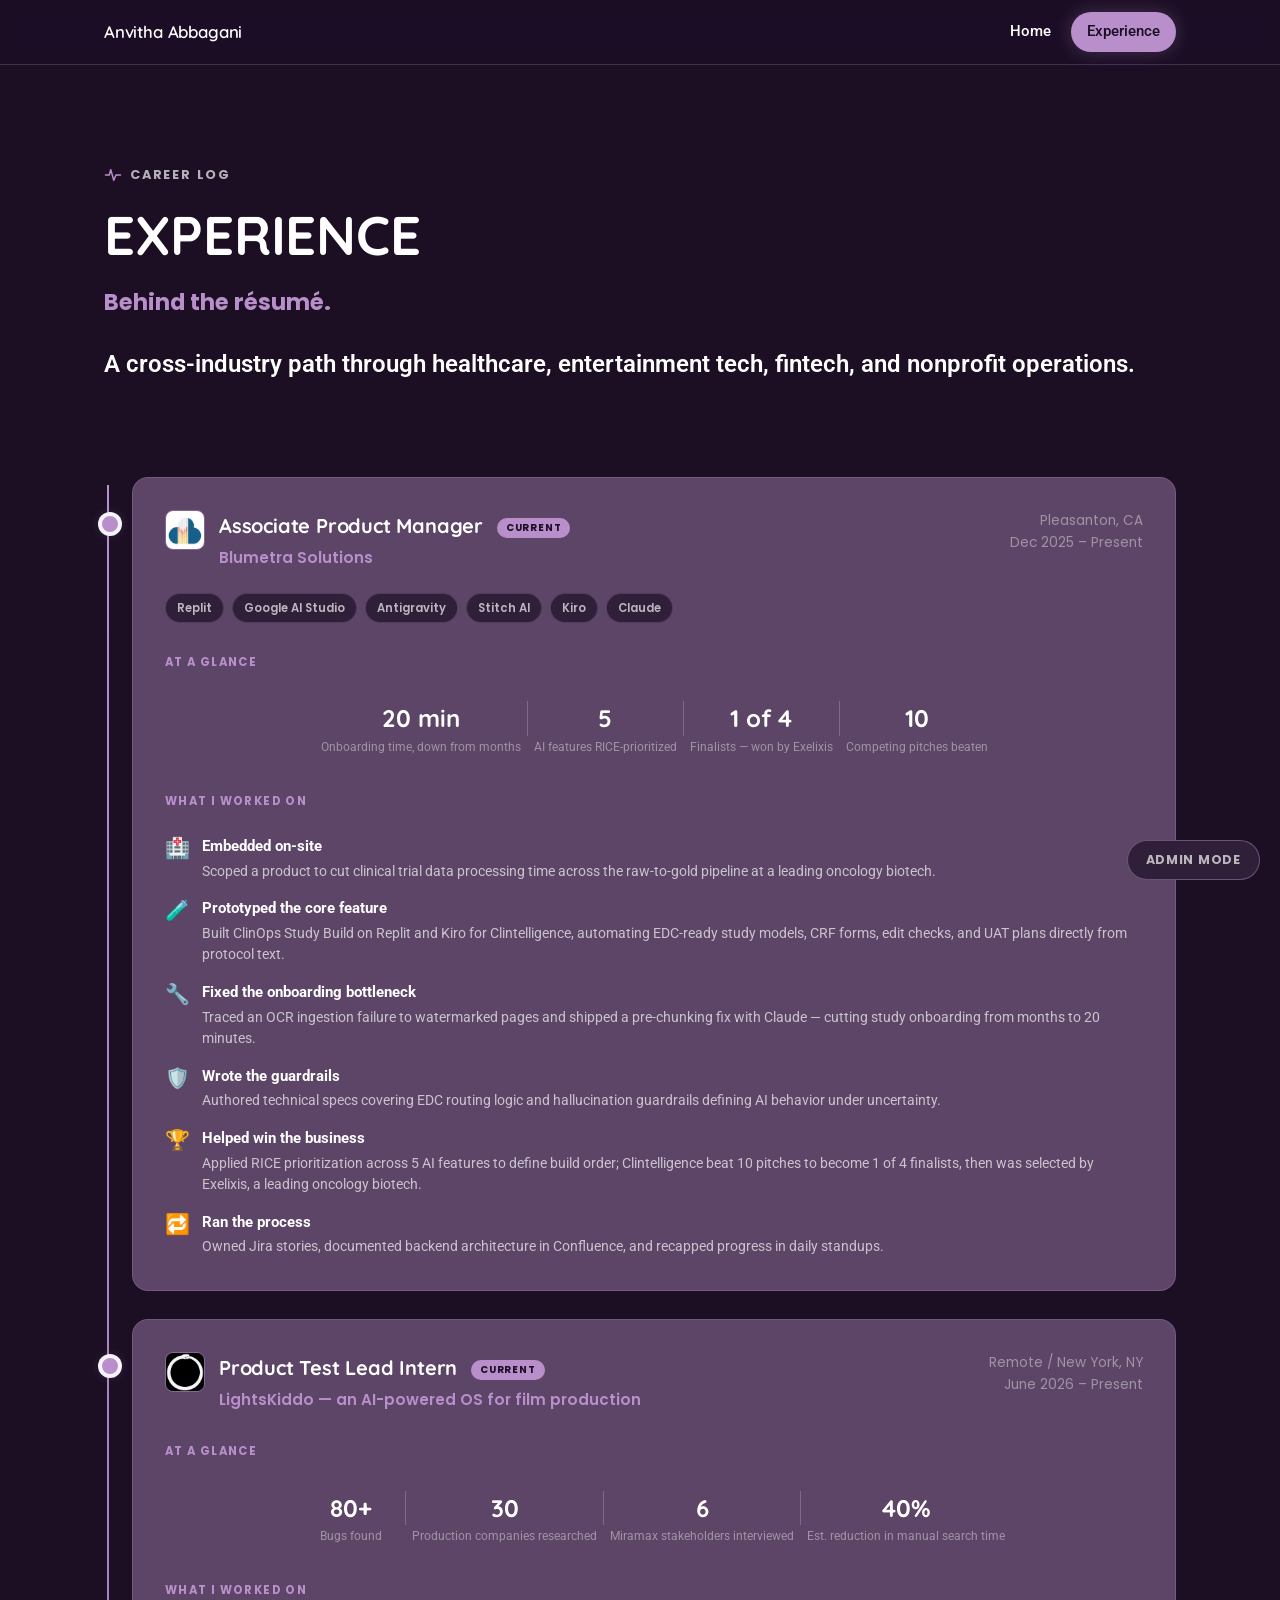
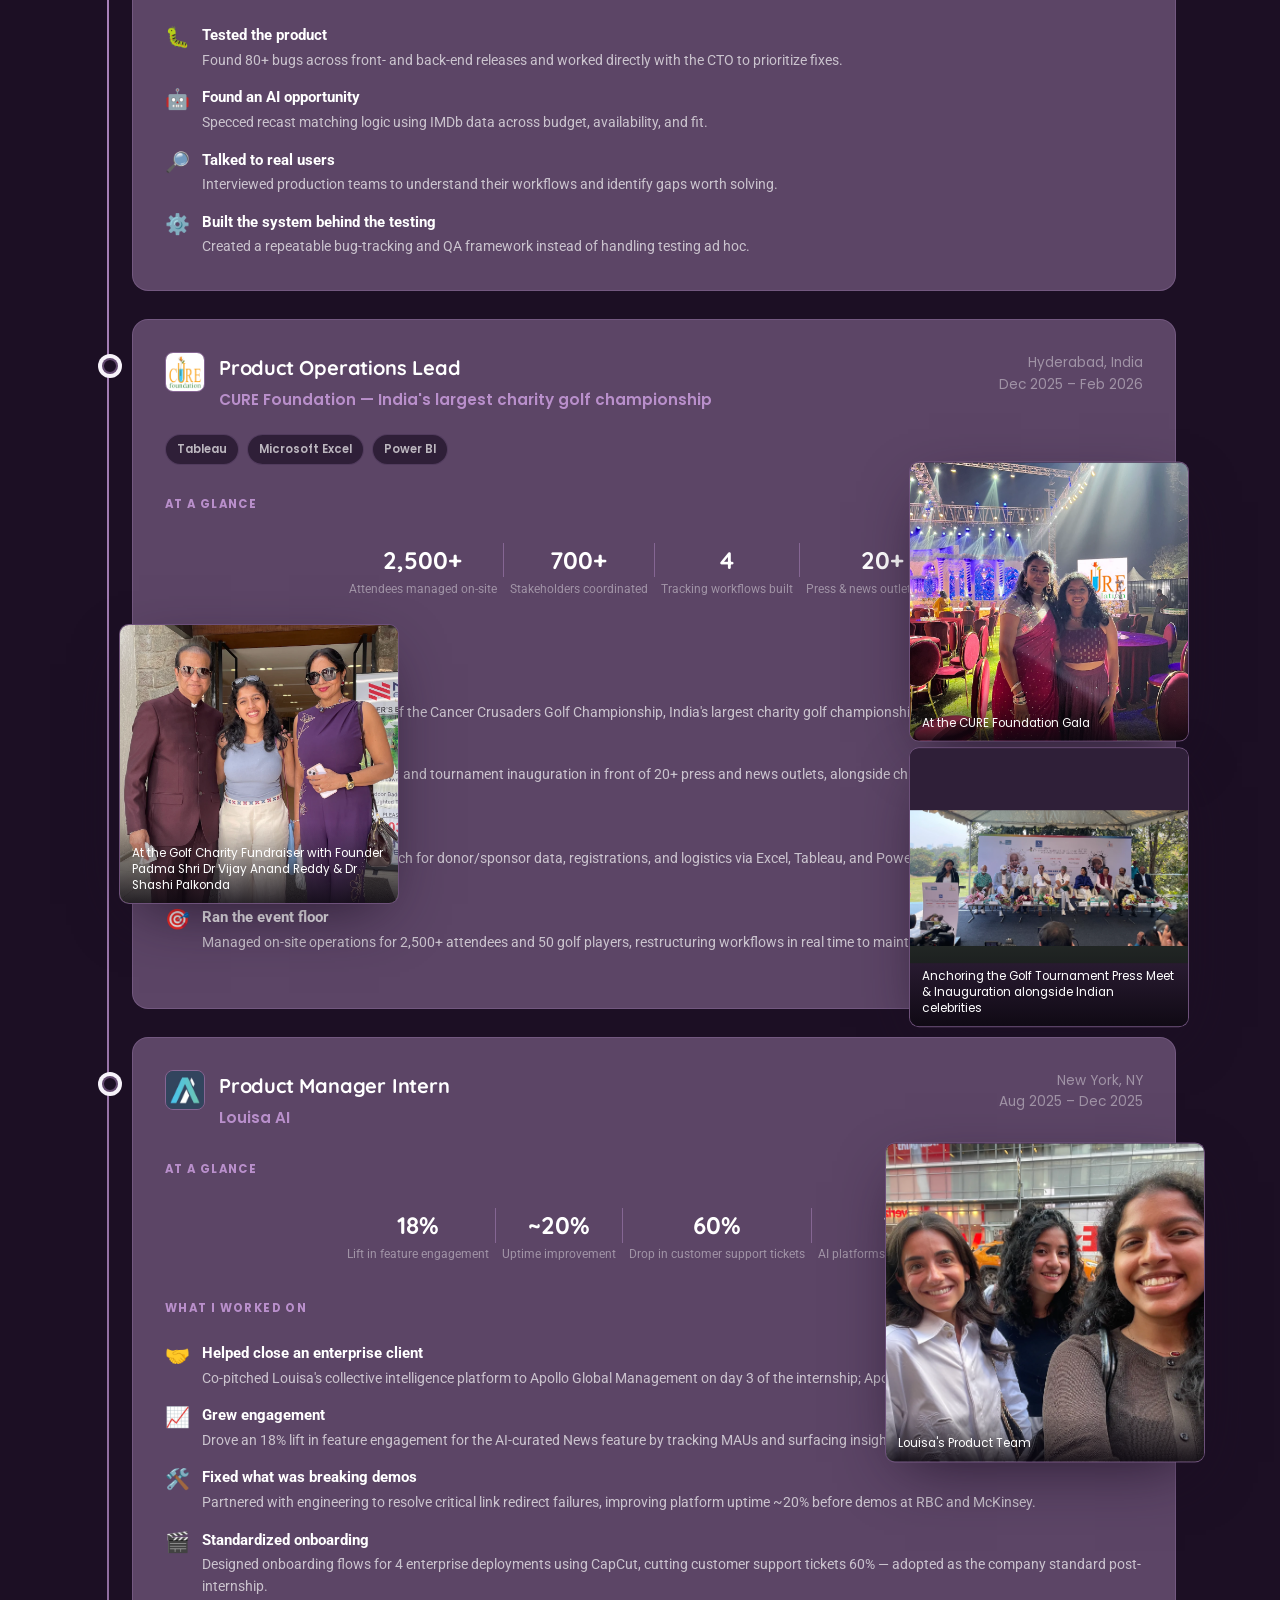
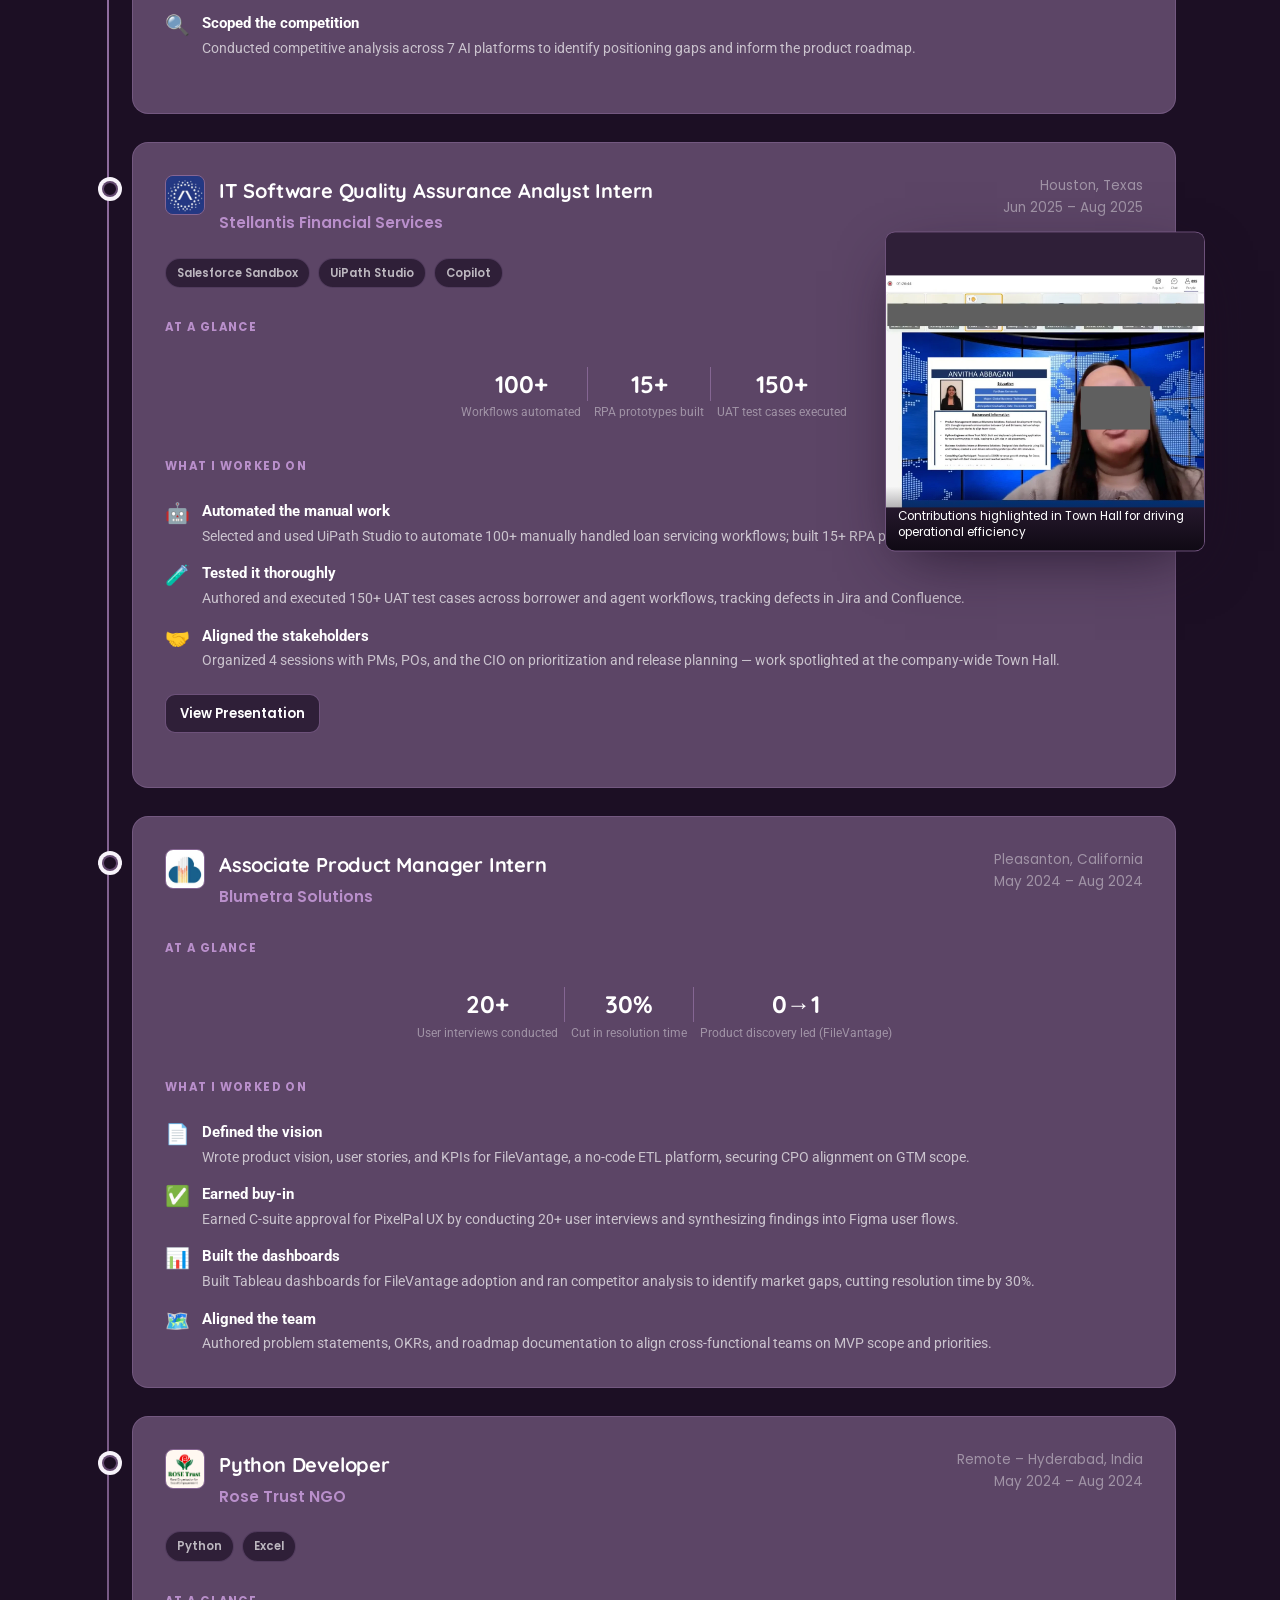
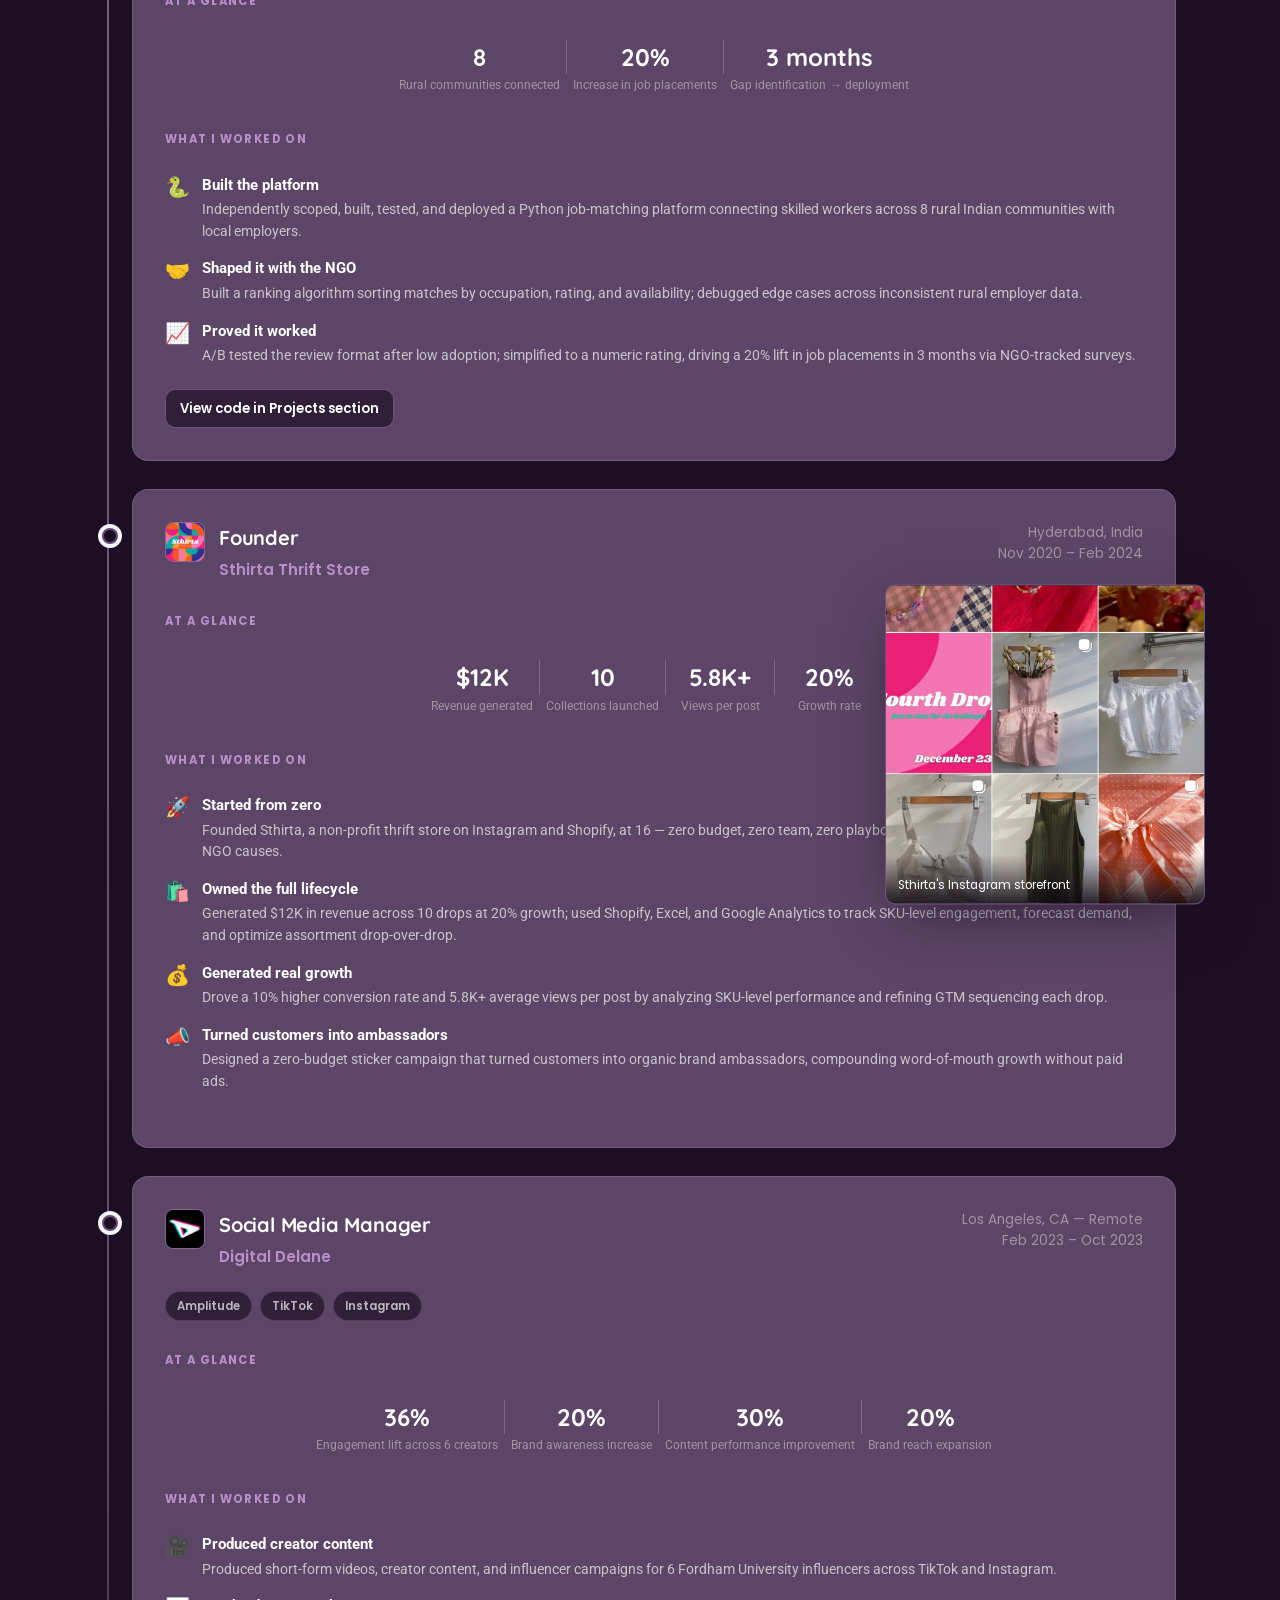
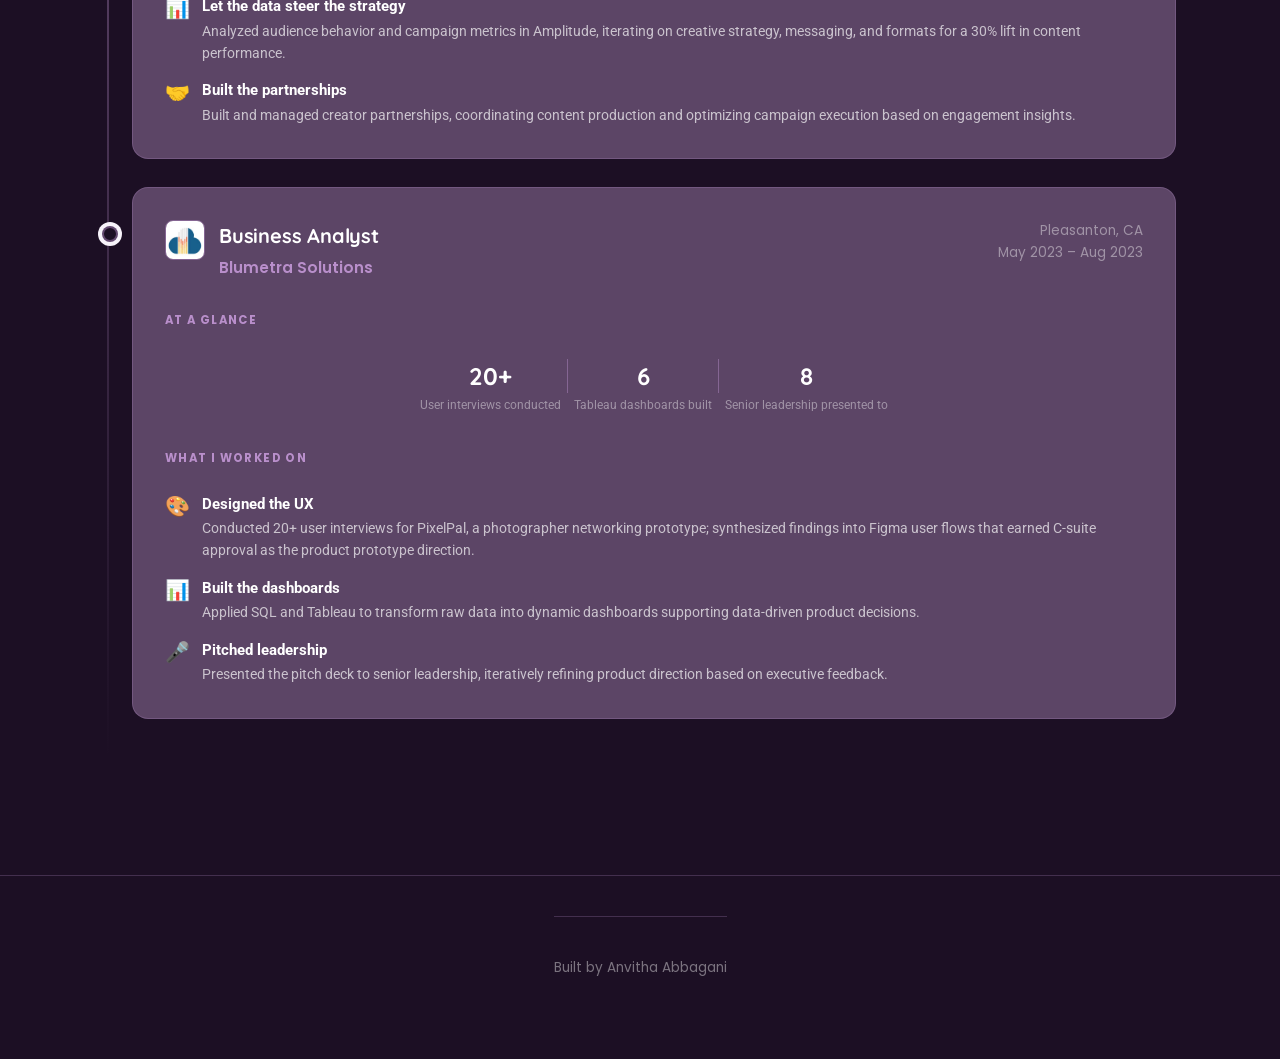
==== commit dd3c887a: "Fix scrapbook photo overflowing into the next card, update CURE press-coverage stat - The enlarged b" ====
--- a/experience.html
+++ b/experience.html
@@ -8,7 +8,7 @@
 <link rel="preconnect" href="https://fonts.googleapis.com" />
 <link rel="preconnect" href="https://fonts.gstatic.com" crossorigin />
 <link href="https://fonts.googleapis.com/css2?family=Roboto:wght@400;500;600;700&family=Poppins:wght@500;600;700&family=Quicksand:wght@500;600;700&display=swap" rel="stylesheet" />
-<link rel="stylesheet" href="css/style.css?v=81" />
+<link rel="stylesheet" href="css/style.css?v=83" />
 </head>
 <body data-page="experience">
 <script>try{if(localStorage.getItem('portfolio_admin_mode_v1')==='1')document.body.classList.add('admin-mode');}catch(e){}</script>
--- a/css/style.css
+++ b/css/style.css
@@ -1220,7 +1220,7 @@
 }
 .scrap-photo:nth-child(1) { transform: translateY(-78%); }
 .scrap-photo:nth-child(2) { transform: translateY(-20%); }
-.scrap-photo:nth-child(3) { transform: translateY(38%); }
+.scrap-photo:nth-child(3) { transform: translateY(24%); }
 .scrap-photo:hover {
   transform: translateY(-50%) scale(1.06) !important;
   z-index: 6;
@@ -1234,7 +1234,7 @@
 }
 body:not(.admin-mode) .exp-card:hover .scrap-photo:nth-child(1) { transform: translateY(-78%) translateX(70px); }
 body:not(.admin-mode) .exp-card:hover .scrap-photo:nth-child(2) { transform: translateY(-20%) translateX(-70px); }
-body:not(.admin-mode) .exp-card:hover .scrap-photo:nth-child(3) { transform: translateY(38%) translateX(70px); }
+body:not(.admin-mode) .exp-card:hover .scrap-photo:nth-child(3) { transform: translateY(24%) translateX(70px); }
 body:not(.admin-mode) .exp-card:hover .scrap-photo:first-child:not(:has(~ .scrap-photo)) { transform: translateY(-65%) translateX(110px); }
 .scrap-photo img {
   display: block;
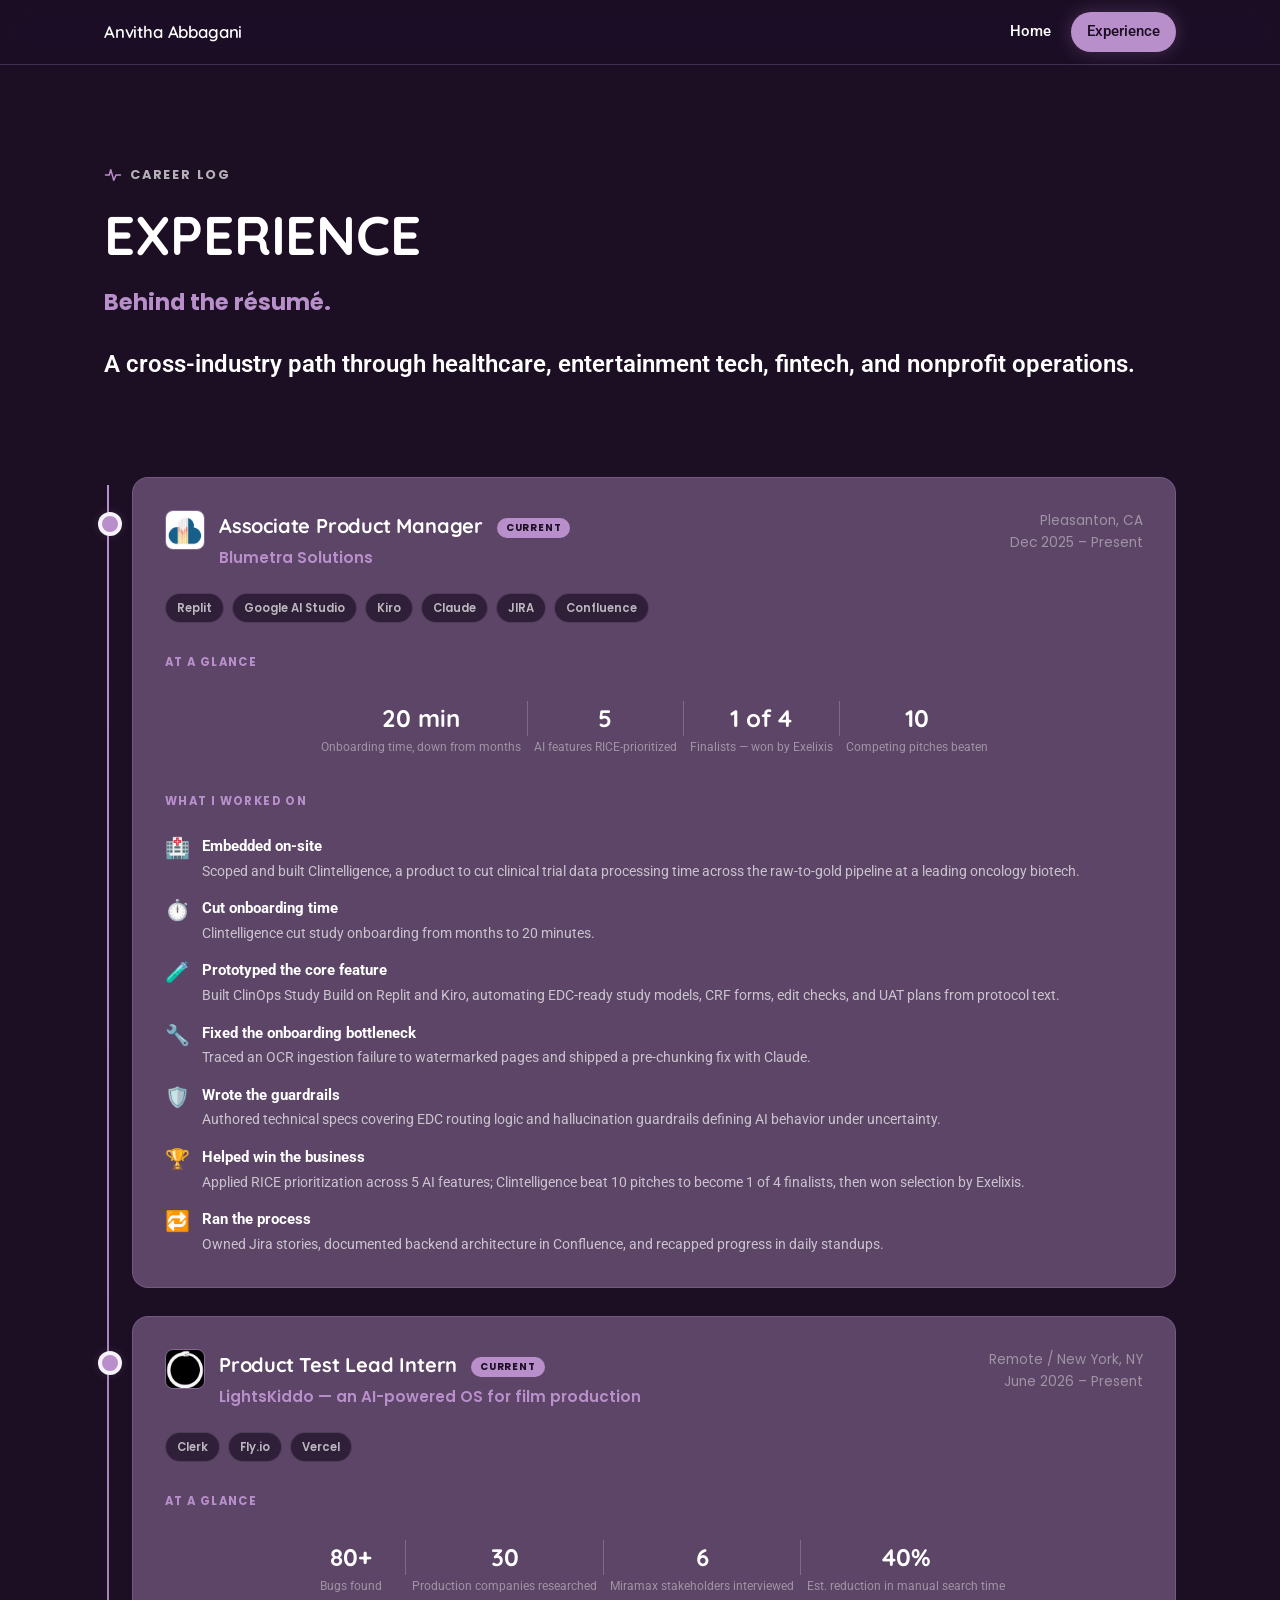
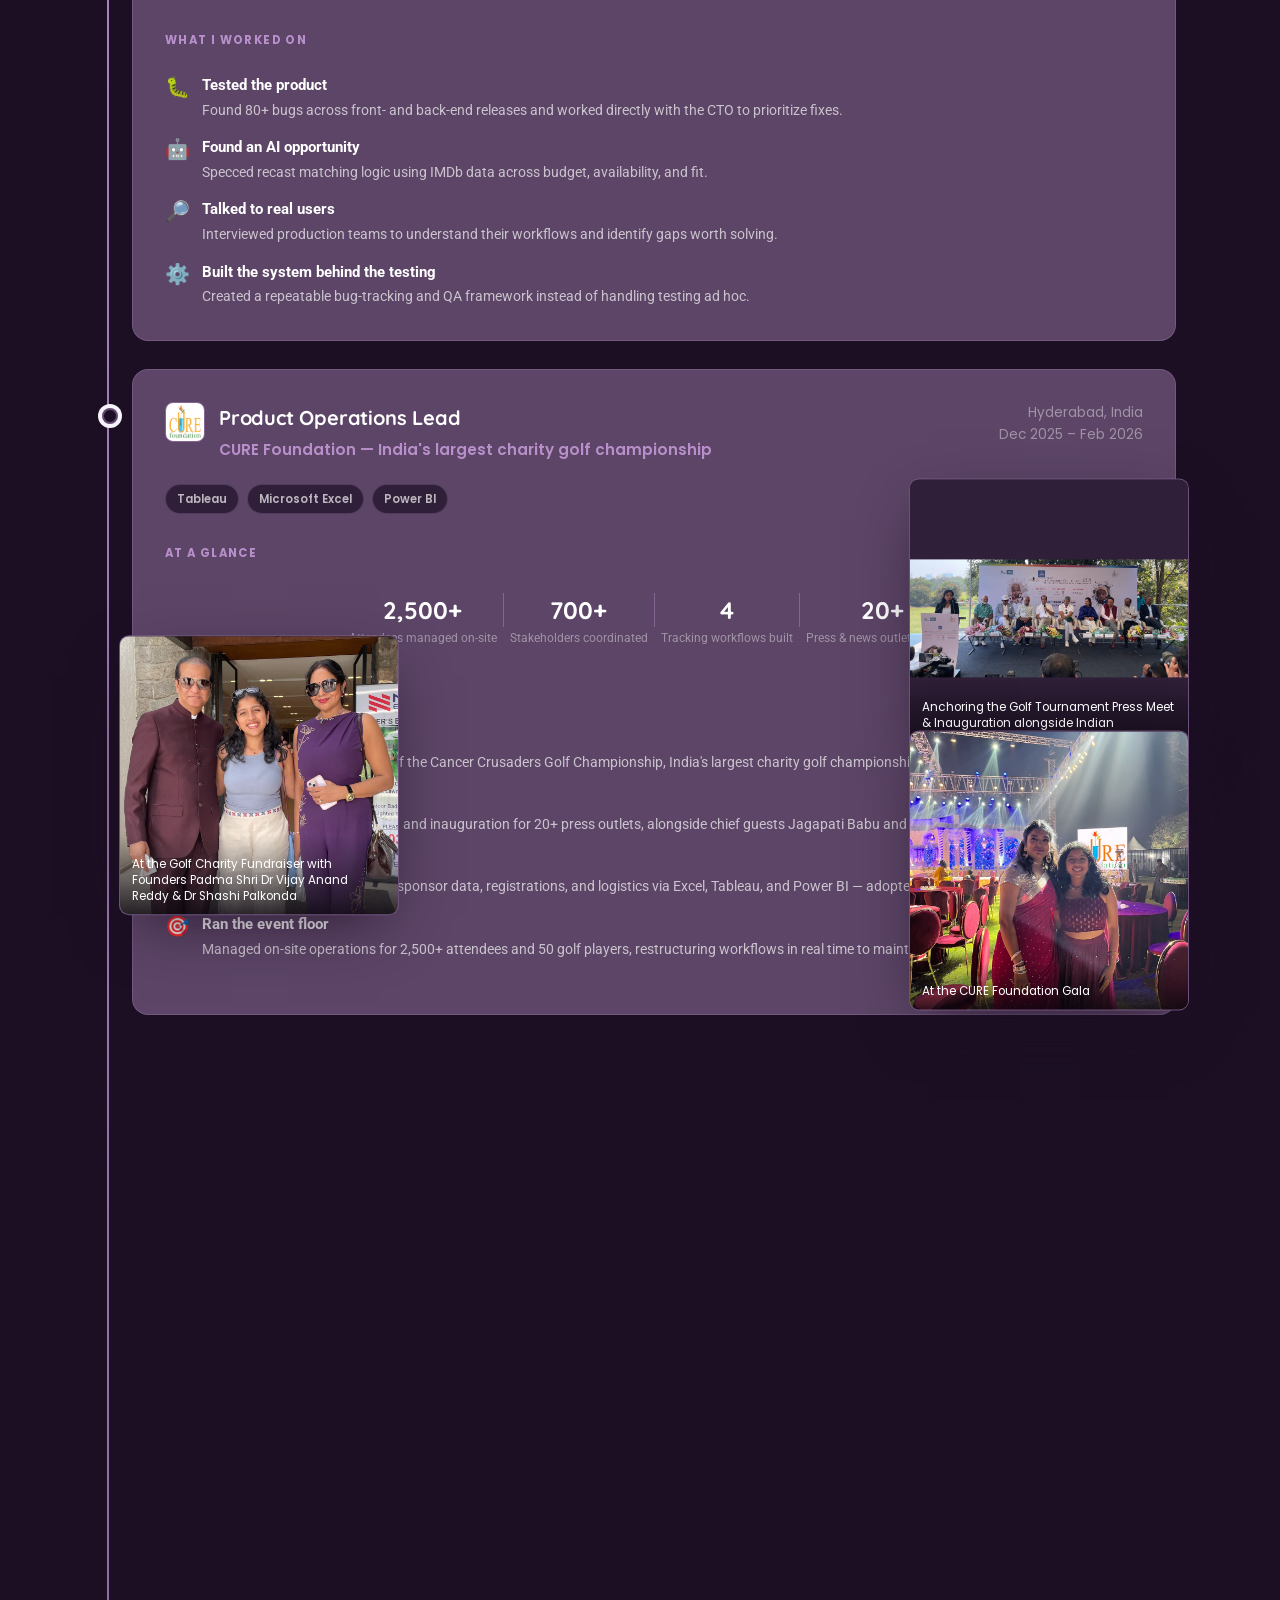
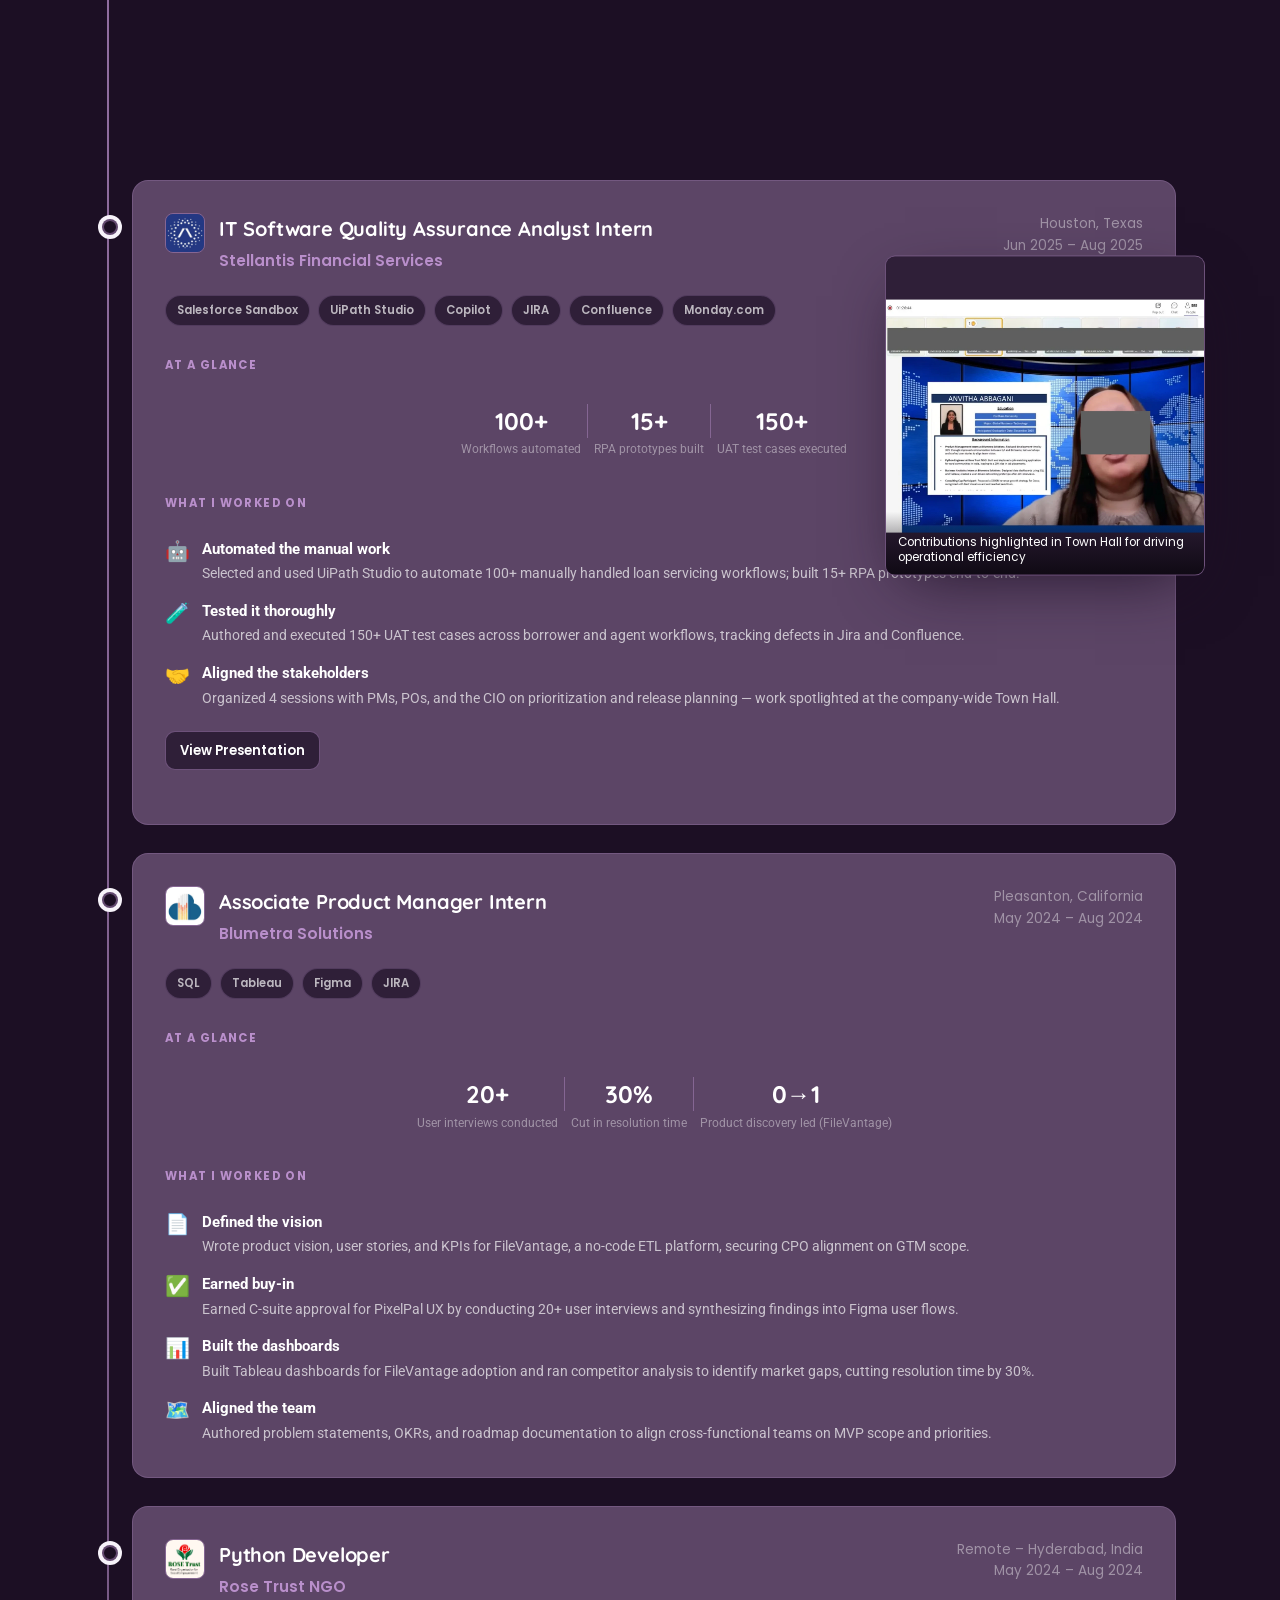
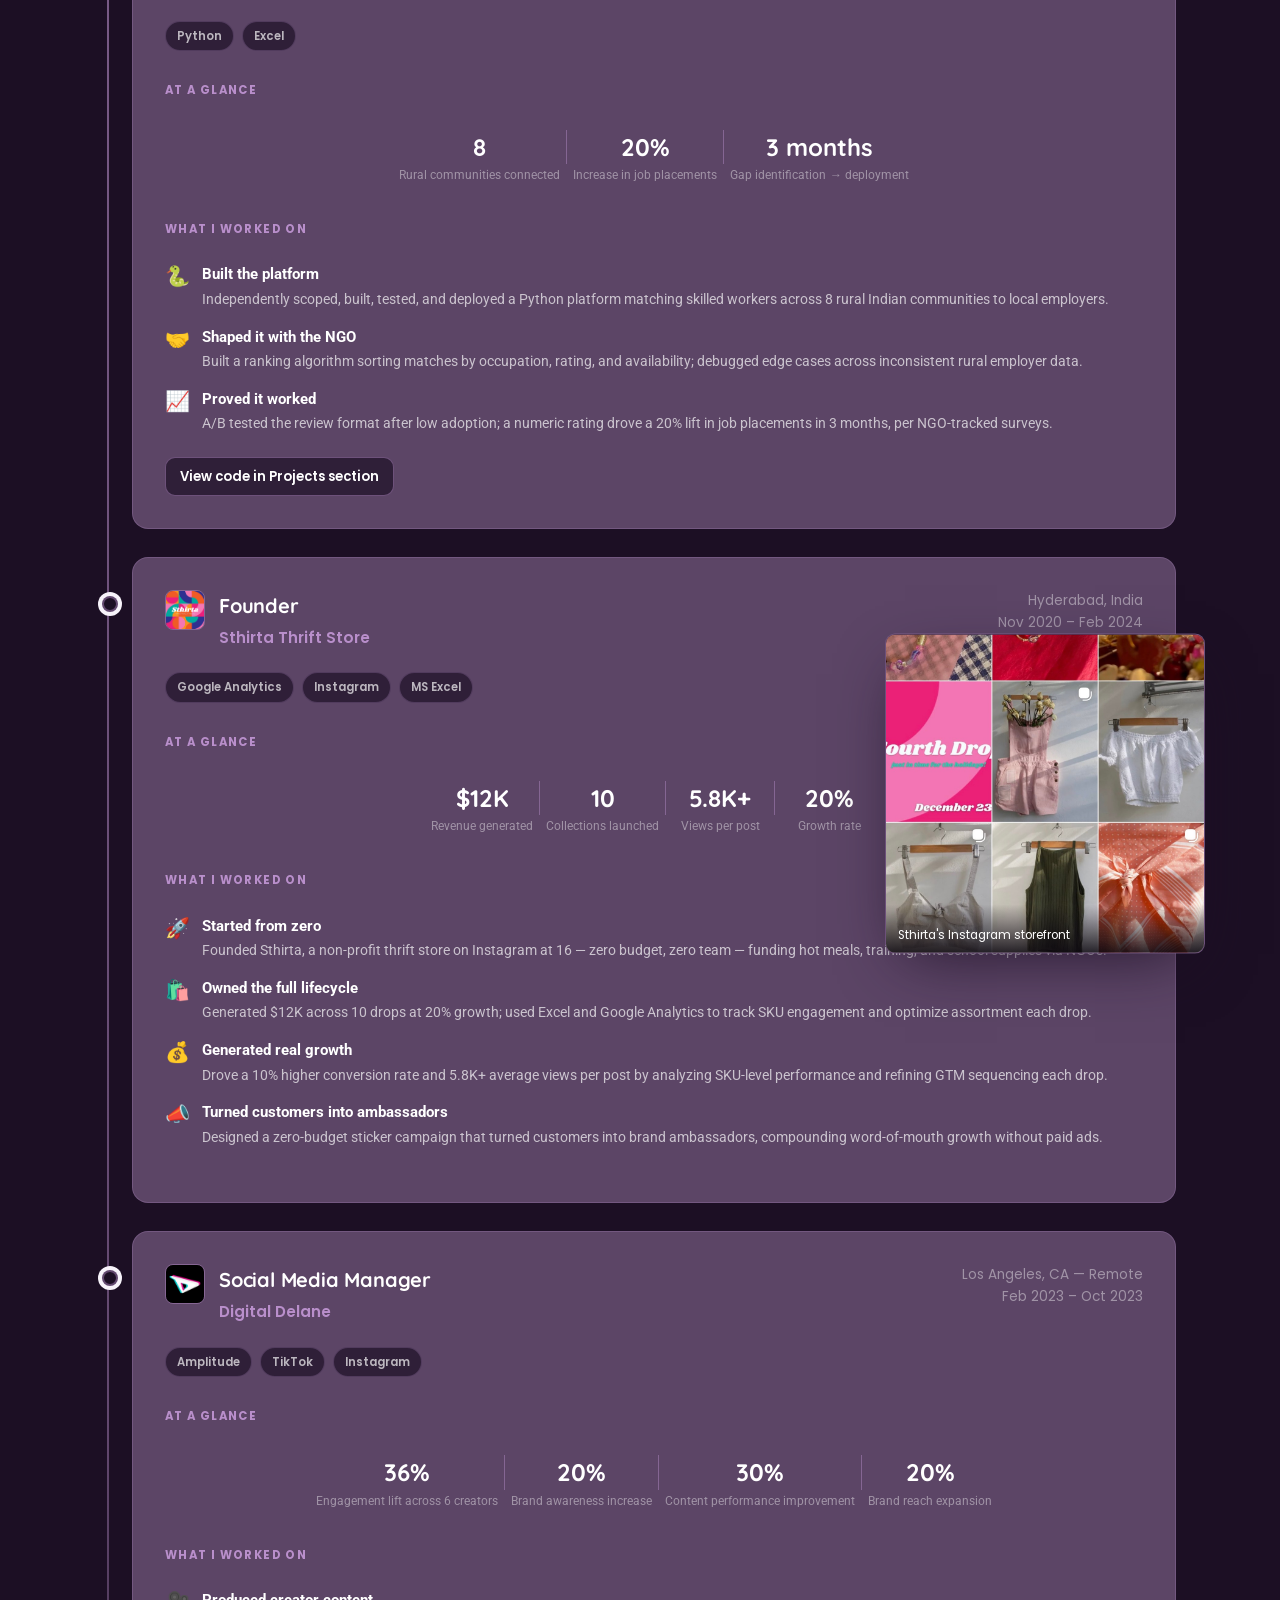
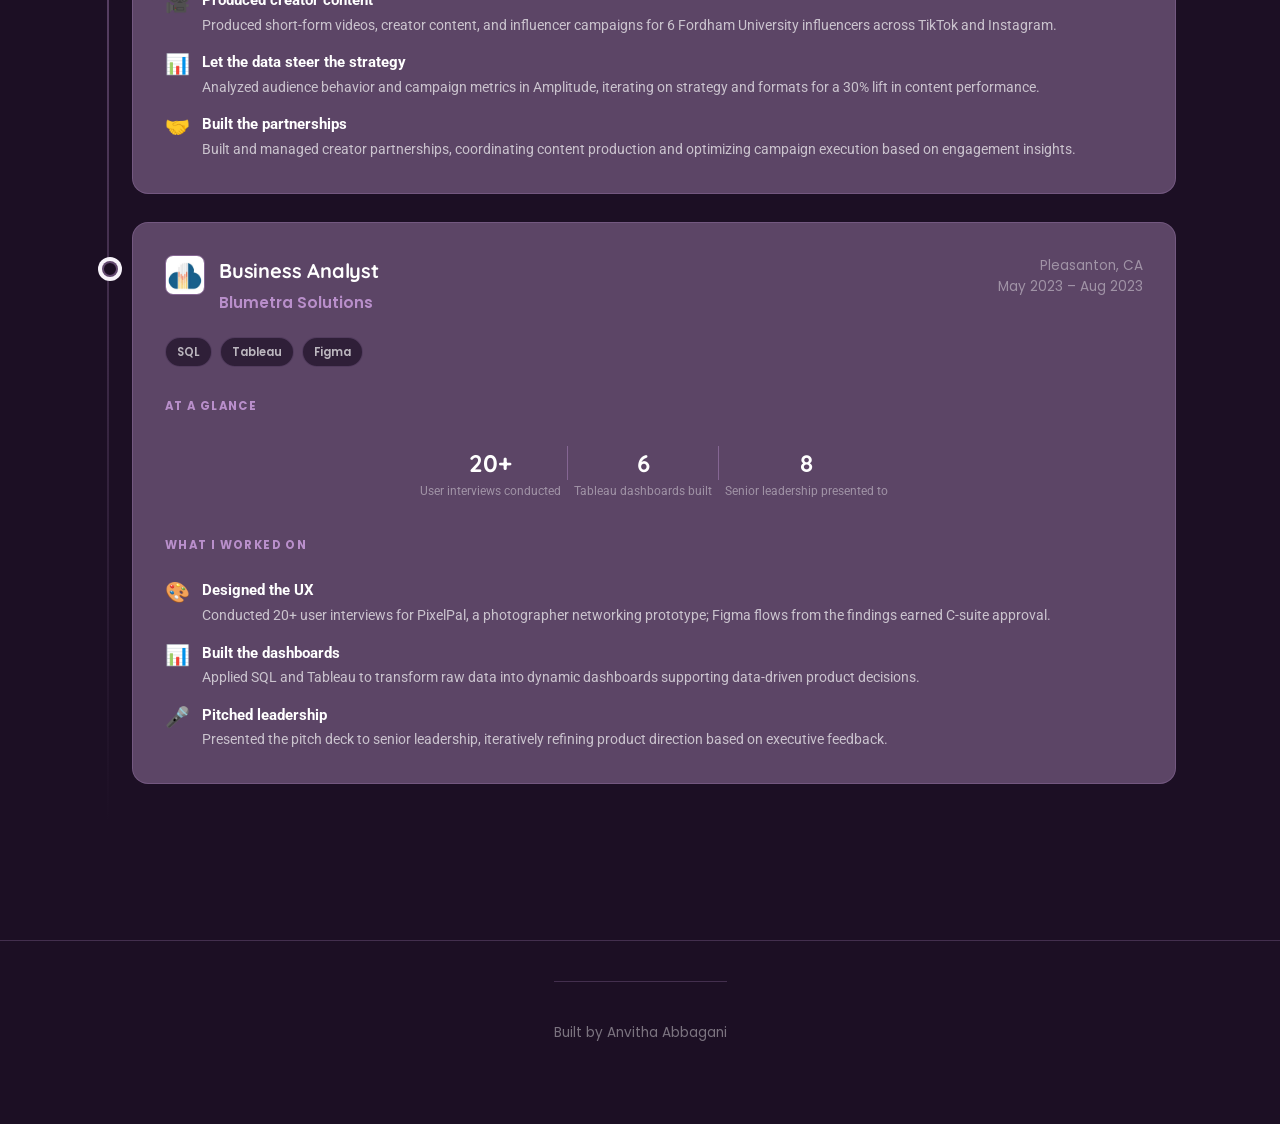
==== commit 671810de: "Shift scrapbook photo stack higher to add clearance before the next card Couldn't reproduce an actua" ====
--- a/experience.html
+++ b/experience.html
@@ -8,7 +8,7 @@
 <link rel="preconnect" href="https://fonts.googleapis.com" />
 <link rel="preconnect" href="https://fonts.gstatic.com" crossorigin />
 <link href="https://fonts.googleapis.com/css2?family=Roboto:wght@400;500;600;700&family=Poppins:wght@500;600;700&family=Quicksand:wght@500;600;700&display=swap" rel="stylesheet" />
-<link rel="stylesheet" href="css/style.css?v=83" />
+<link rel="stylesheet" href="css/style.css?v=84" />
 </head>
 <body data-page="experience">
 <script>try{if(localStorage.getItem('portfolio_admin_mode_v1')==='1')document.body.classList.add('admin-mode');}catch(e){}</script>
--- a/css/style.css
+++ b/css/style.css
@@ -1218,9 +1218,9 @@
   width: 320px;
   right: -70px;
 }
-.scrap-photo:nth-child(1) { transform: translateY(-78%); }
-.scrap-photo:nth-child(2) { transform: translateY(-20%); }
-.scrap-photo:nth-child(3) { transform: translateY(24%); }
+.scrap-photo:nth-child(1) { transform: translateY(-82%); }
+.scrap-photo:nth-child(2) { transform: translateY(-26%); }
+.scrap-photo:nth-child(3) { transform: translateY(8%); }
 .scrap-photo:hover {
   transform: translateY(-50%) scale(1.06) !important;
   z-index: 6;
@@ -1232,9 +1232,9 @@
   opacity: 0;
   pointer-events: none;
 }
-body:not(.admin-mode) .exp-card:hover .scrap-photo:nth-child(1) { transform: translateY(-78%) translateX(70px); }
-body:not(.admin-mode) .exp-card:hover .scrap-photo:nth-child(2) { transform: translateY(-20%) translateX(-70px); }
-body:not(.admin-mode) .exp-card:hover .scrap-photo:nth-child(3) { transform: translateY(24%) translateX(70px); }
+body:not(.admin-mode) .exp-card:hover .scrap-photo:nth-child(1) { transform: translateY(-82%) translateX(70px); }
+body:not(.admin-mode) .exp-card:hover .scrap-photo:nth-child(2) { transform: translateY(-26%) translateX(-70px); }
+body:not(.admin-mode) .exp-card:hover .scrap-photo:nth-child(3) { transform: translateY(8%) translateX(70px); }
 body:not(.admin-mode) .exp-card:hover .scrap-photo:first-child:not(:has(~ .scrap-photo)) { transform: translateY(-65%) translateX(110px); }
 .scrap-photo img {
   display: block;
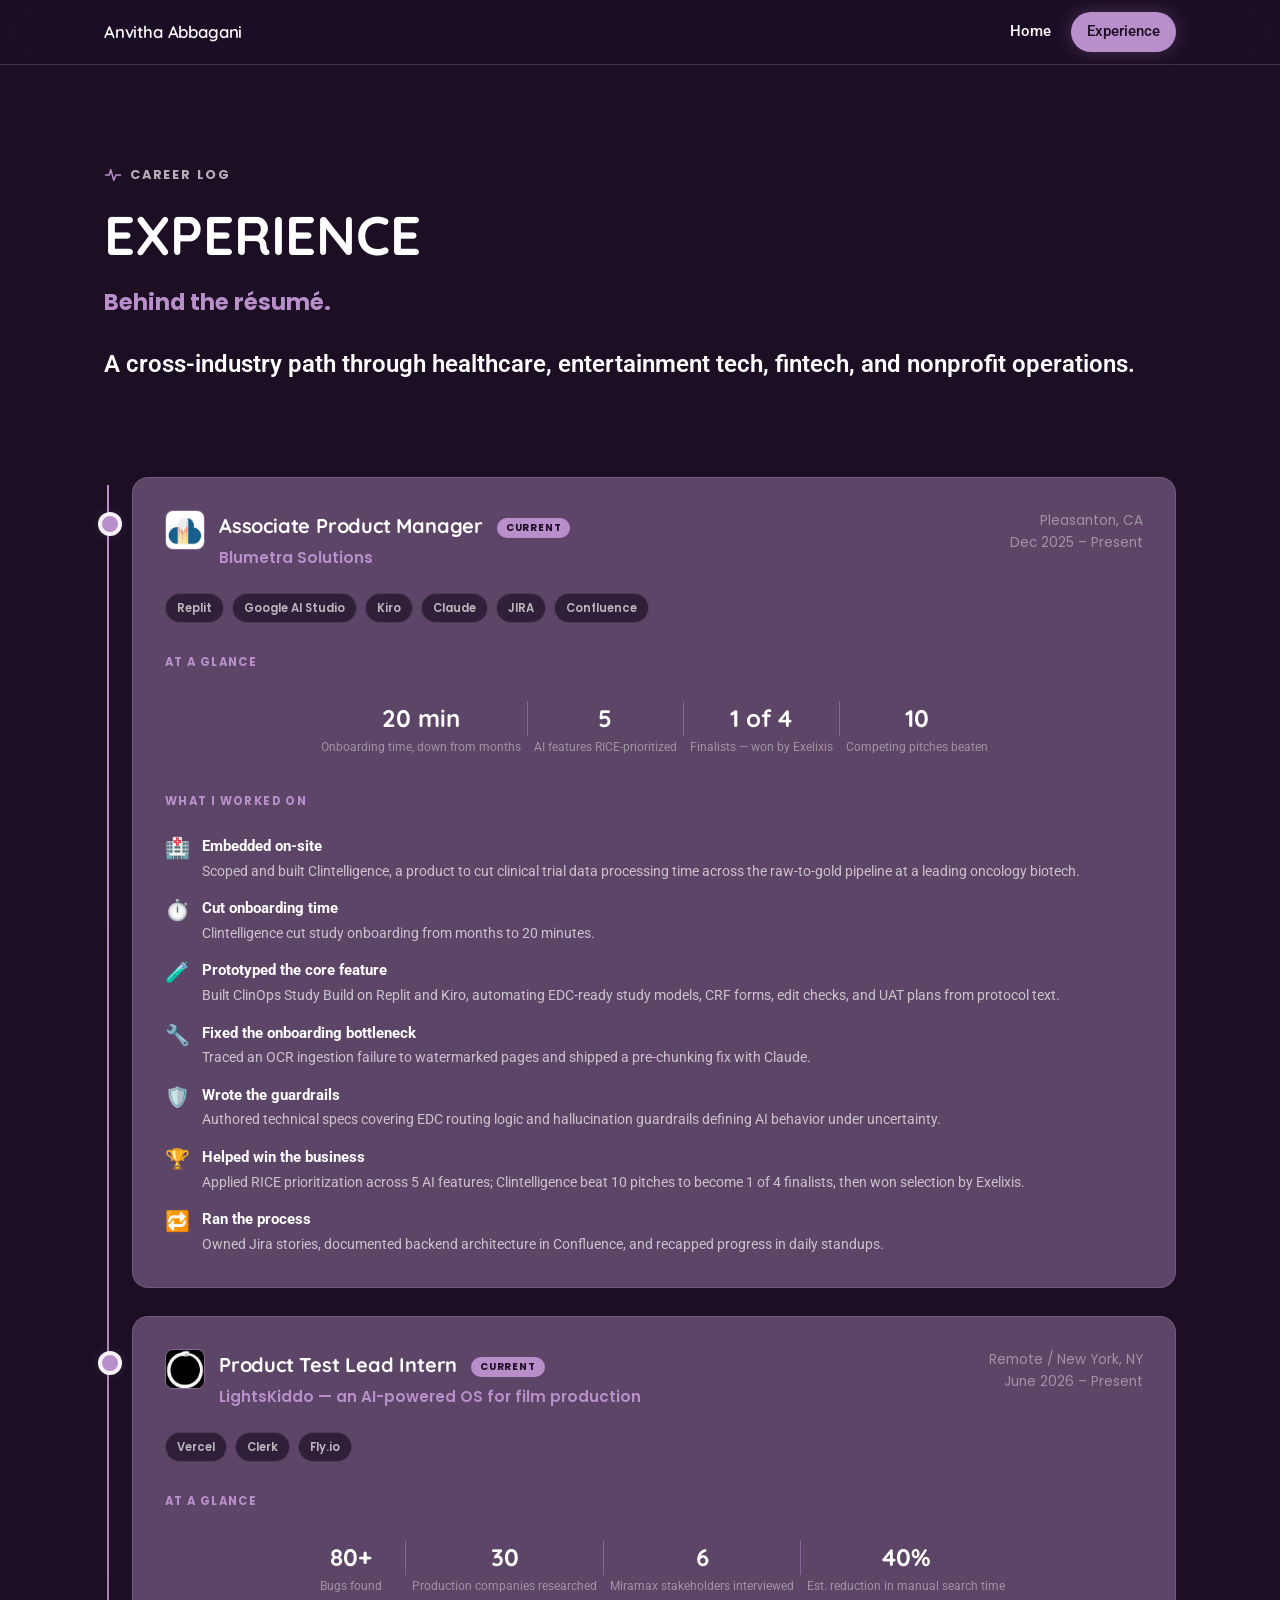
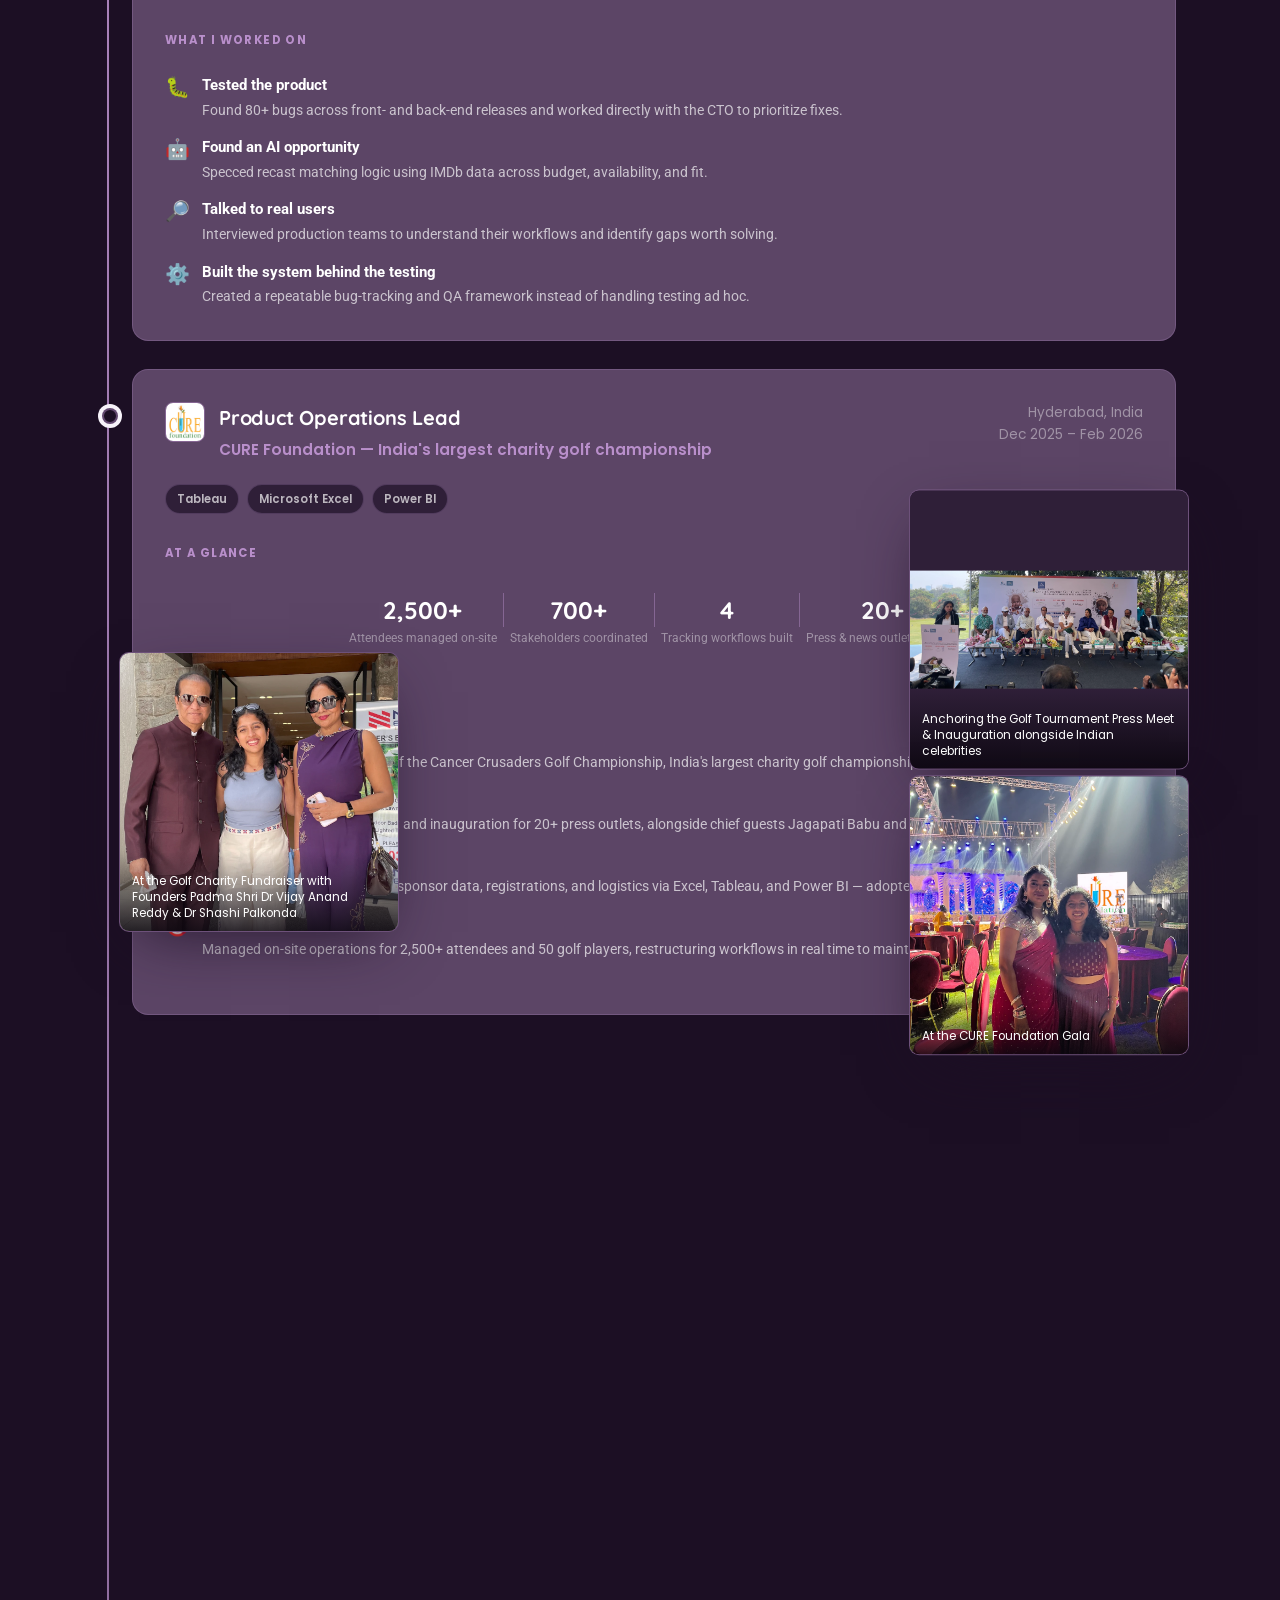
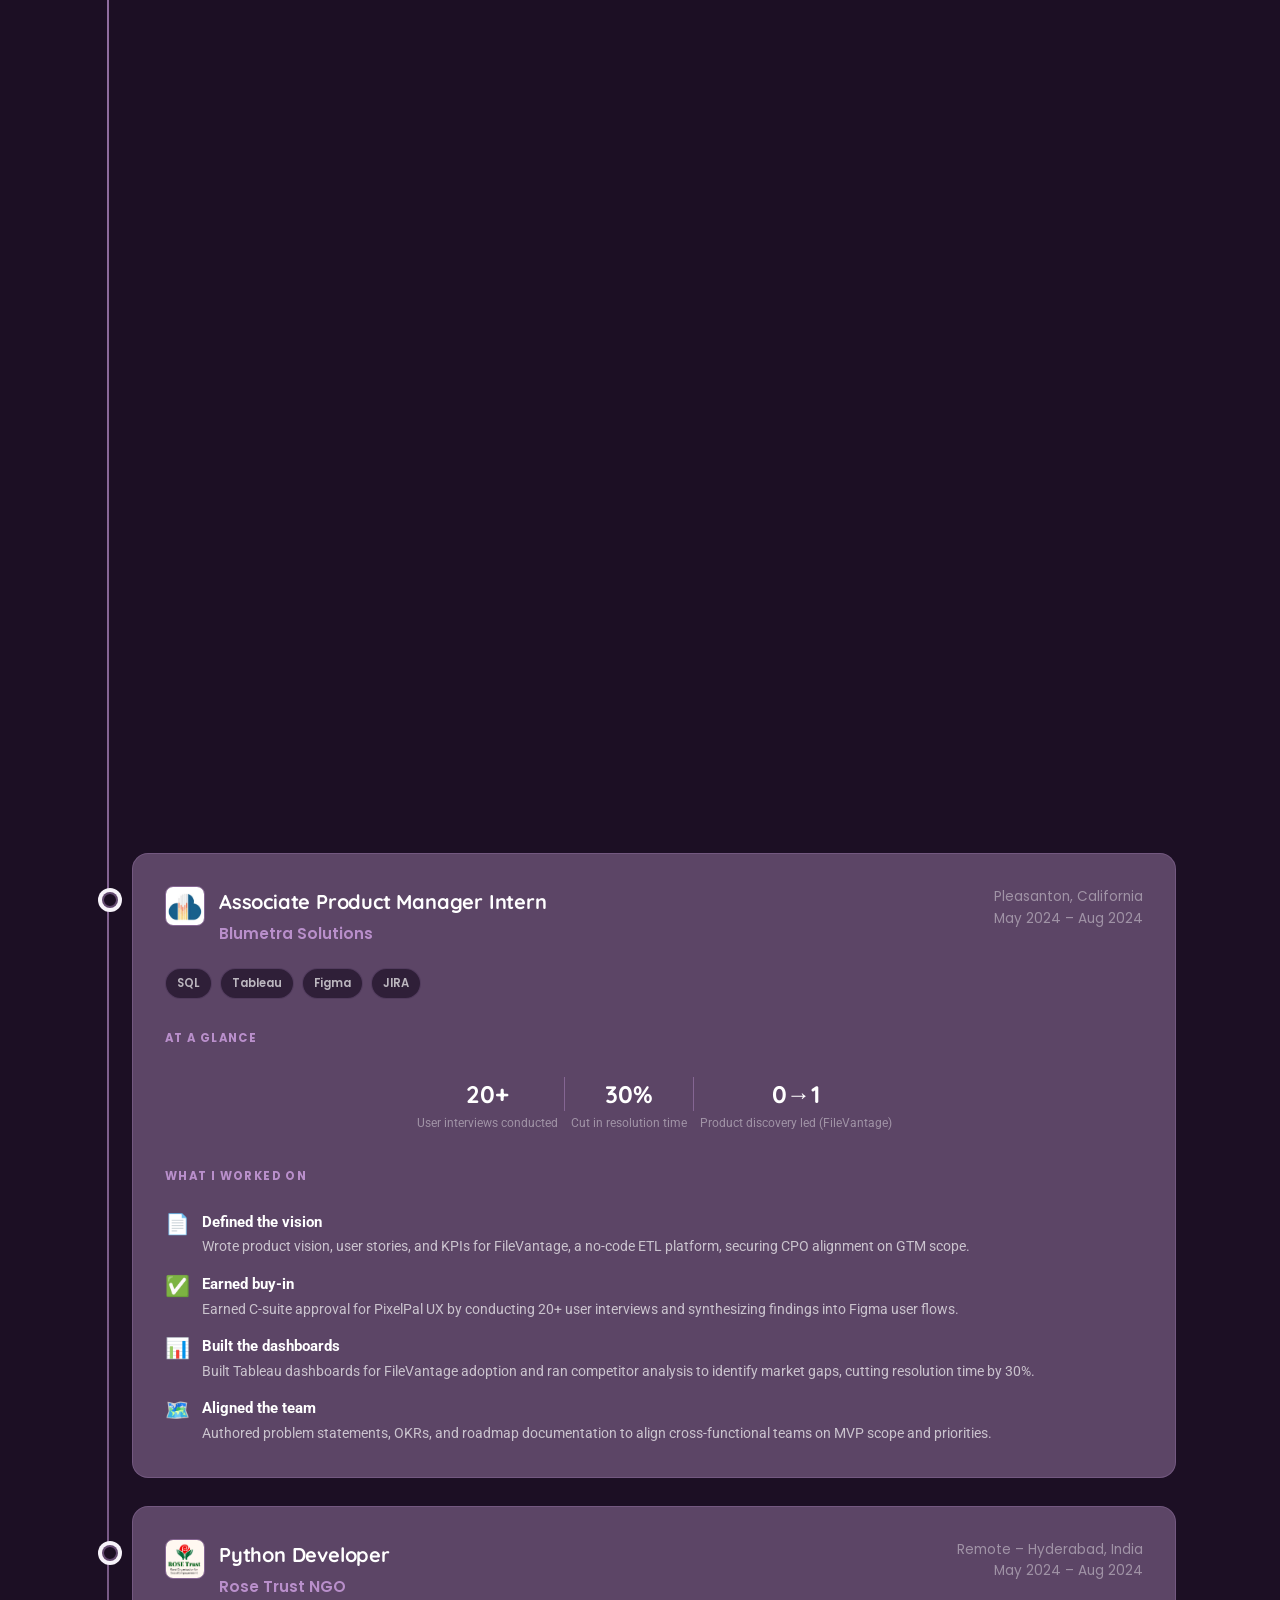
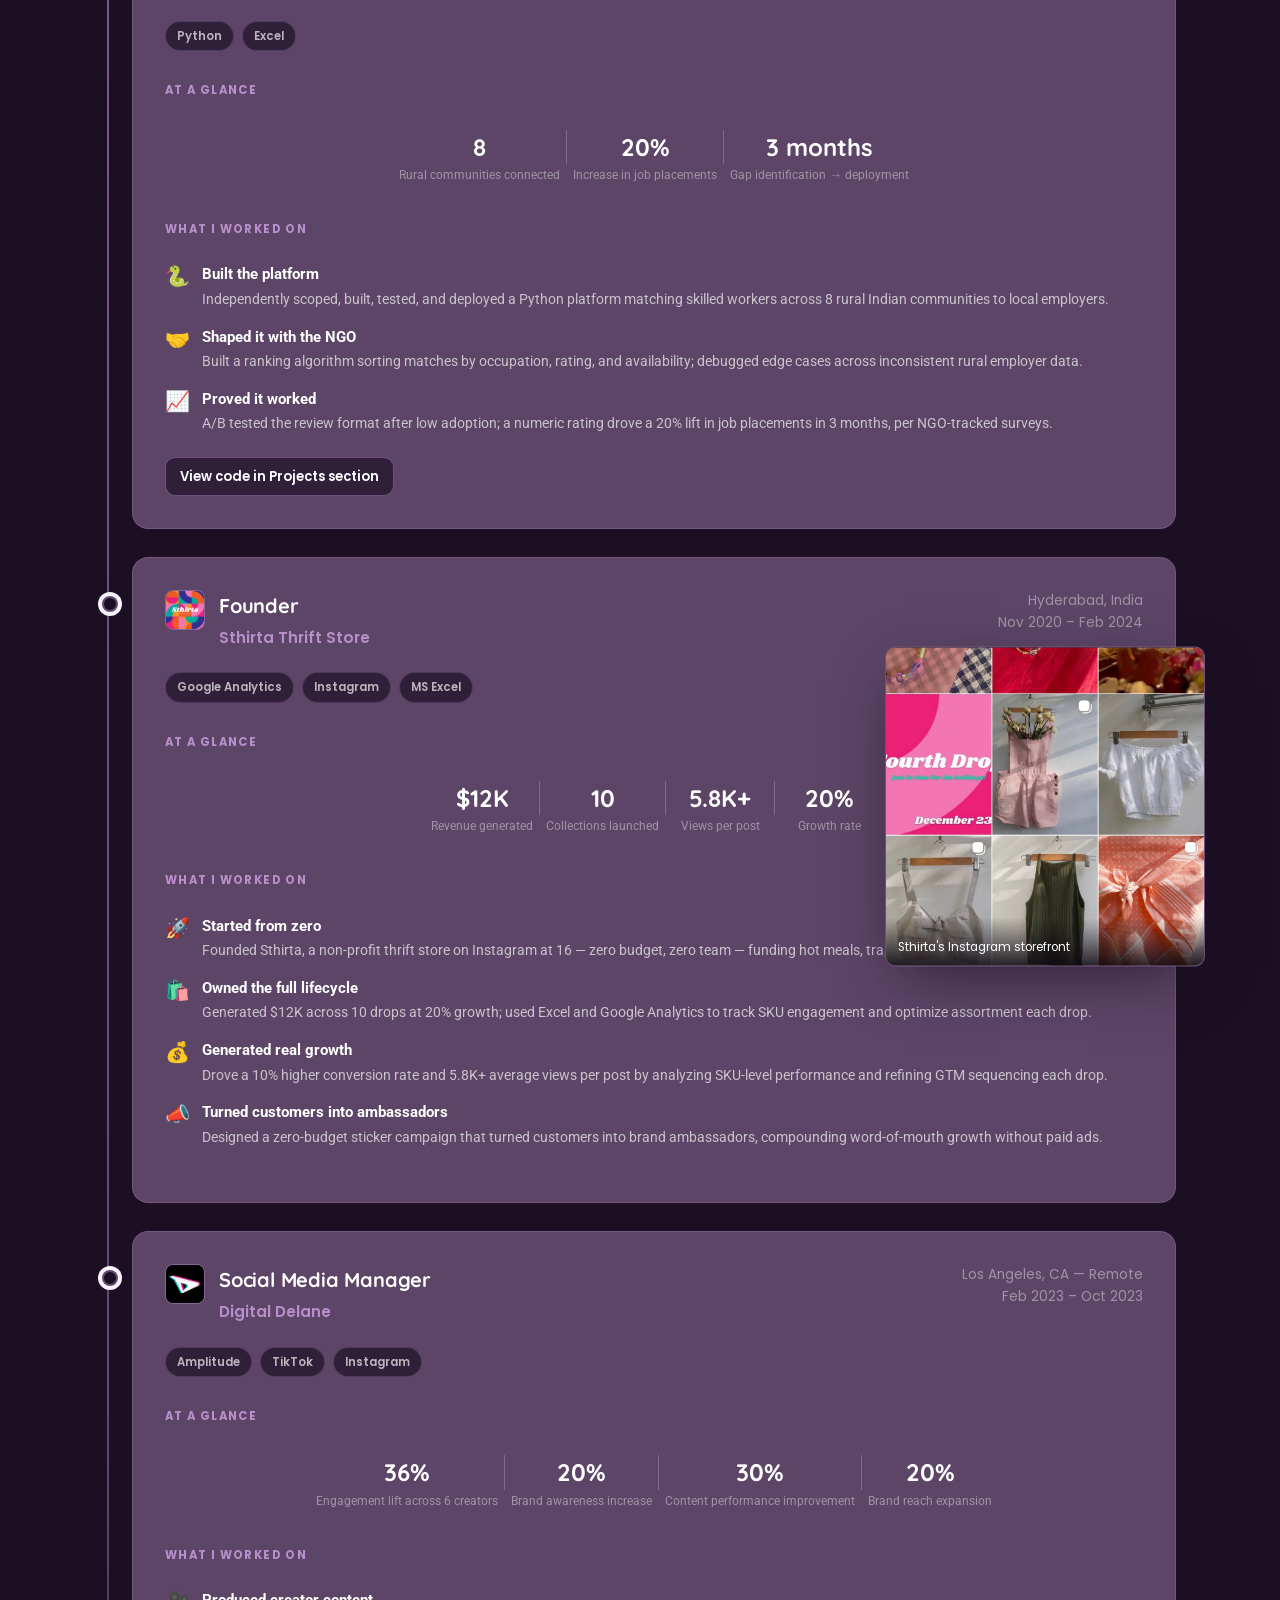
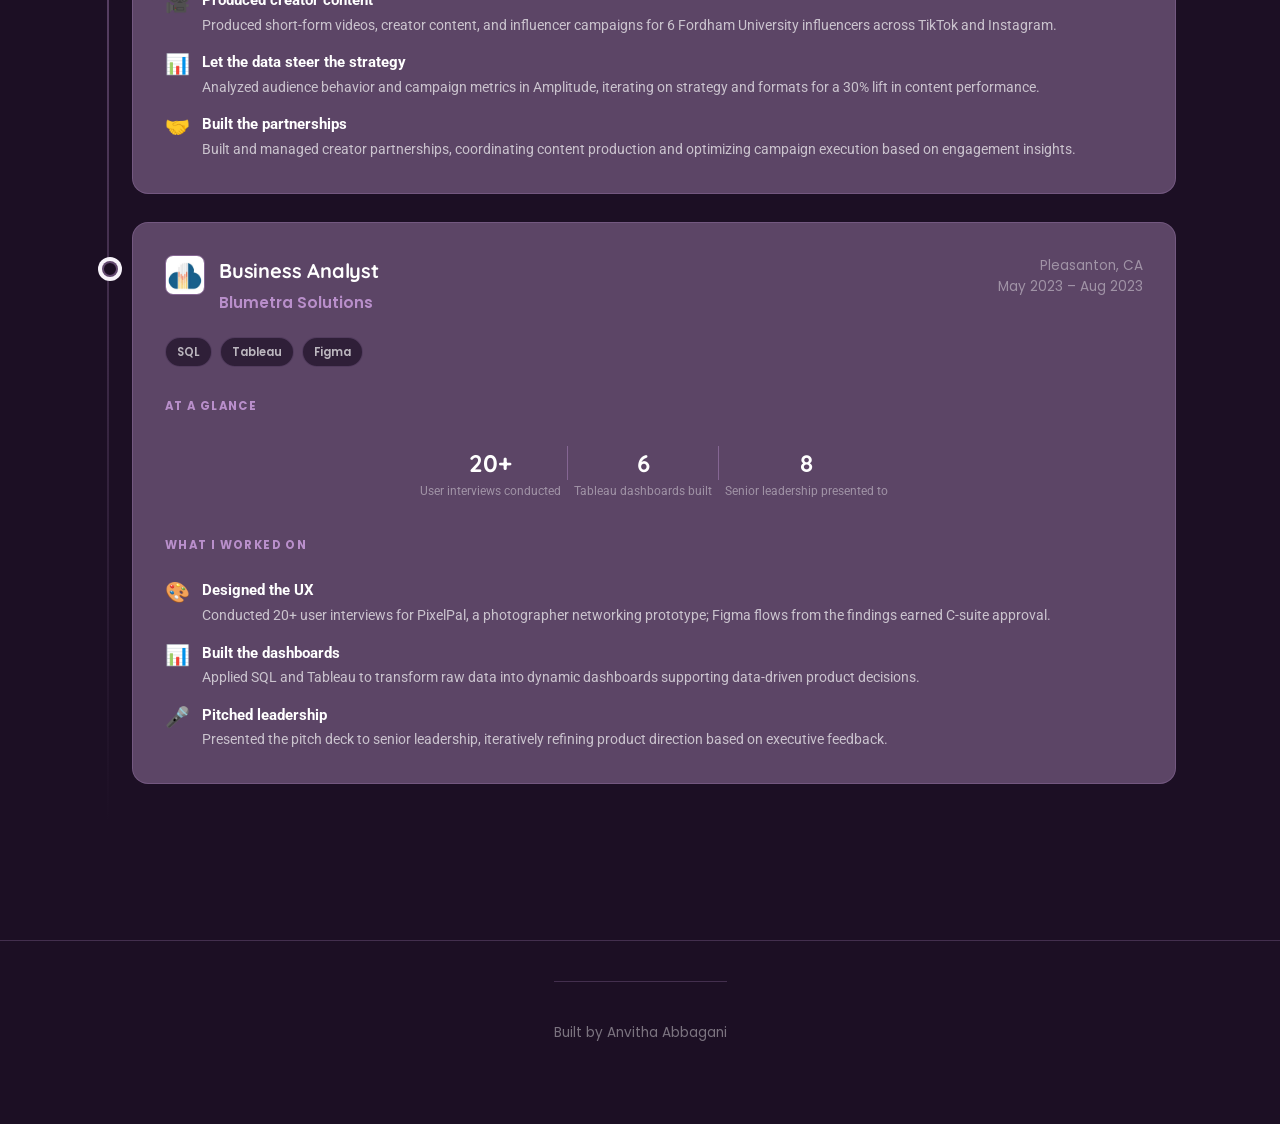
==== commit 230bd9b7: "Add a brand-purple favicon Browsers were auto-generating a blue letter-tile favicon since none was s" ====
--- a/experience.html
+++ b/experience.html
@@ -5,6 +5,7 @@
 <meta name="viewport" content="width=device-width, initial-scale=1" />
 <title>Experience — Anvitha Abbagani</title>
 <meta name="description" content="Career log — Anvitha Abbagani" />
+<link rel="icon" type="image/svg+xml" href="assets/favicon.svg" />
 <link rel="preconnect" href="https://fonts.googleapis.com" />
 <link rel="preconnect" href="https://fonts.gstatic.com" crossorigin />
 <link href="https://fonts.googleapis.com/css2?family=Roboto:wght@400;500;600;700&family=Poppins:wght@500;600;700&family=Quicksand:wght@500;600;700&display=swap" rel="stylesheet" />
--- a/css/style.css
+++ b/css/style.css
@@ -1218,9 +1218,9 @@
   width: 320px;
   right: -70px;
 }
-.scrap-photo:nth-child(1) { transform: translateY(-82%); }
-.scrap-photo:nth-child(2) { transform: translateY(-26%); }
-.scrap-photo:nth-child(3) { transform: translateY(8%); }
+.scrap-photo:nth-child(1) { transform: translateY(-78%); }
+.scrap-photo:nth-child(2) { transform: translateY(-20%); }
+.scrap-photo:nth-child(3) { transform: translateY(24%); }
 .scrap-photo:hover {
   transform: translateY(-50%) scale(1.06) !important;
   z-index: 6;
@@ -1232,9 +1232,9 @@
   opacity: 0;
   pointer-events: none;
 }
-body:not(.admin-mode) .exp-card:hover .scrap-photo:nth-child(1) { transform: translateY(-82%) translateX(70px); }
-body:not(.admin-mode) .exp-card:hover .scrap-photo:nth-child(2) { transform: translateY(-26%) translateX(-70px); }
-body:not(.admin-mode) .exp-card:hover .scrap-photo:nth-child(3) { transform: translateY(8%) translateX(70px); }
+body:not(.admin-mode) .exp-card:hover .scrap-photo:nth-child(1) { transform: translateY(-78%) translateX(70px); }
+body:not(.admin-mode) .exp-card:hover .scrap-photo:nth-child(2) { transform: translateY(-20%) translateX(-70px); }
+body:not(.admin-mode) .exp-card:hover .scrap-photo:nth-child(3) { transform: translateY(24%) translateX(70px); }
 body:not(.admin-mode) .exp-card:hover .scrap-photo:first-child:not(:has(~ .scrap-photo)) { transform: translateY(-65%) translateX(110px); }
 .scrap-photo img {
   display: block;
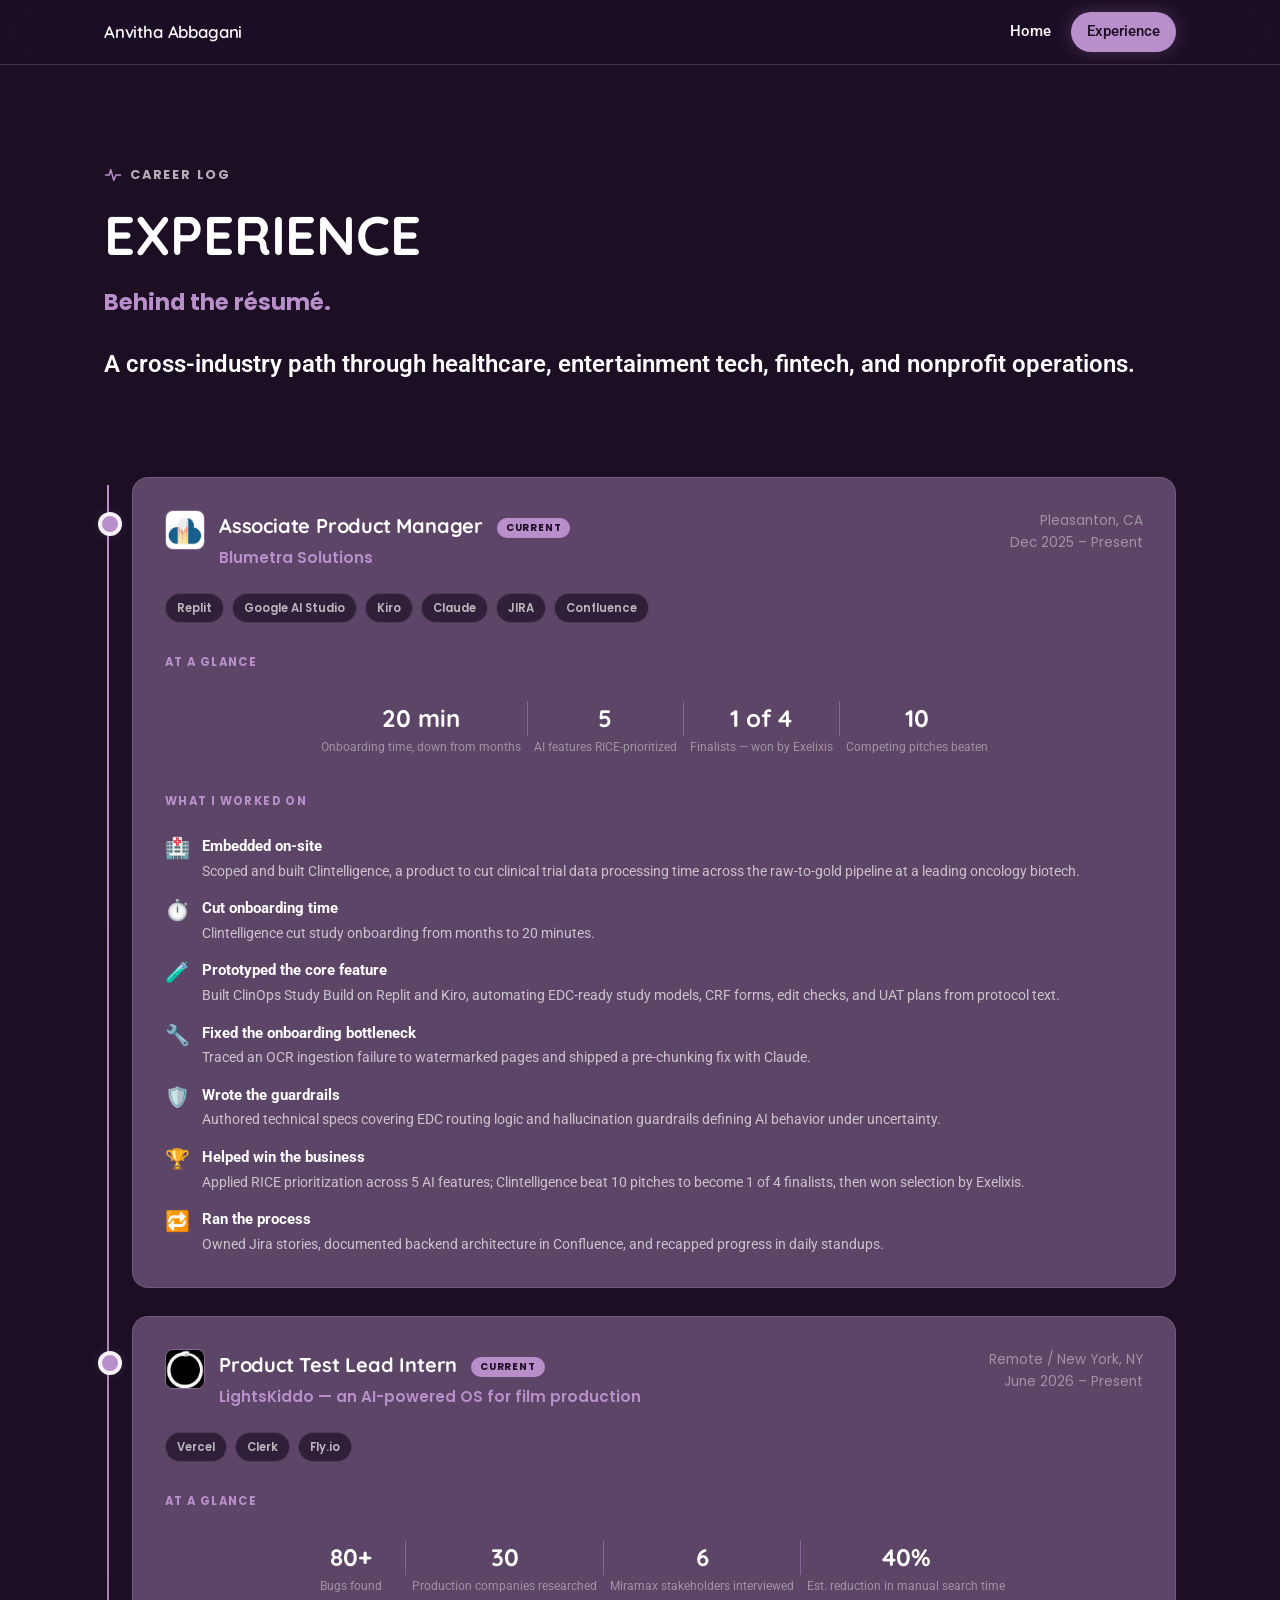
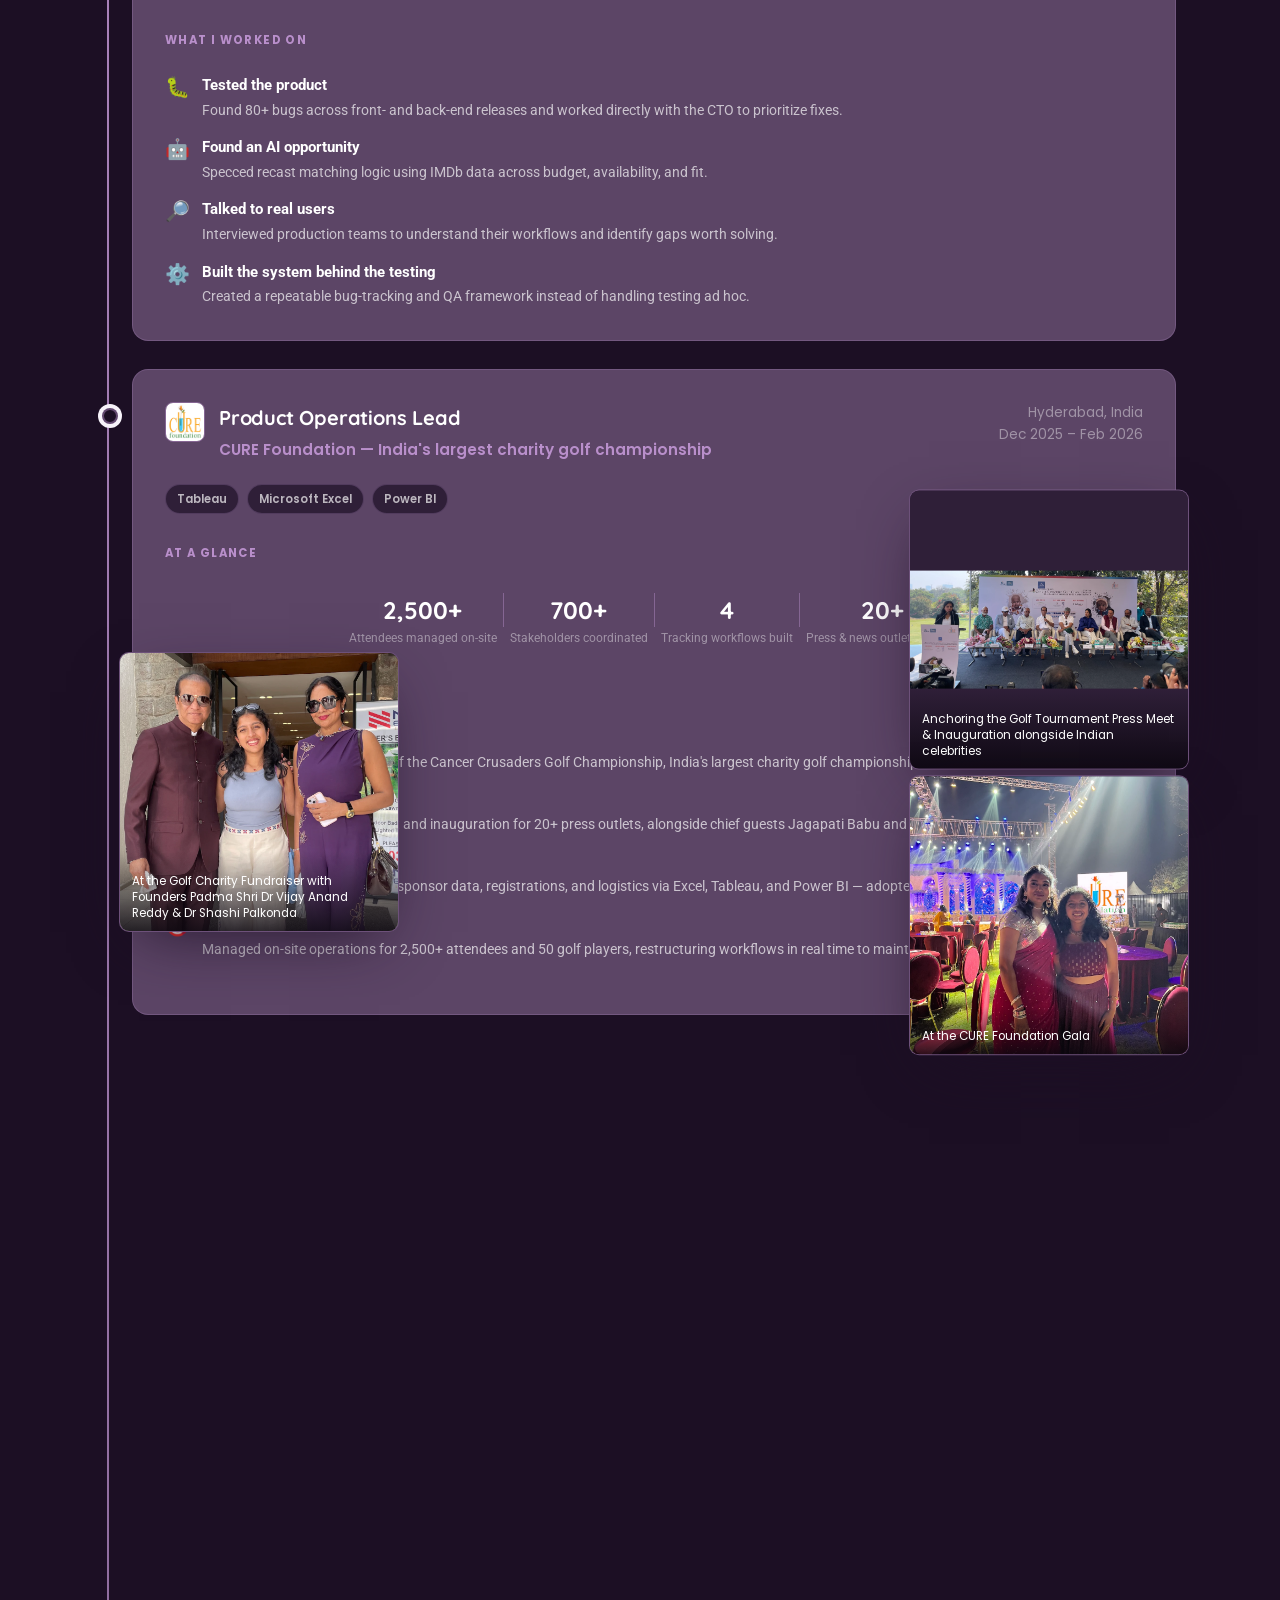
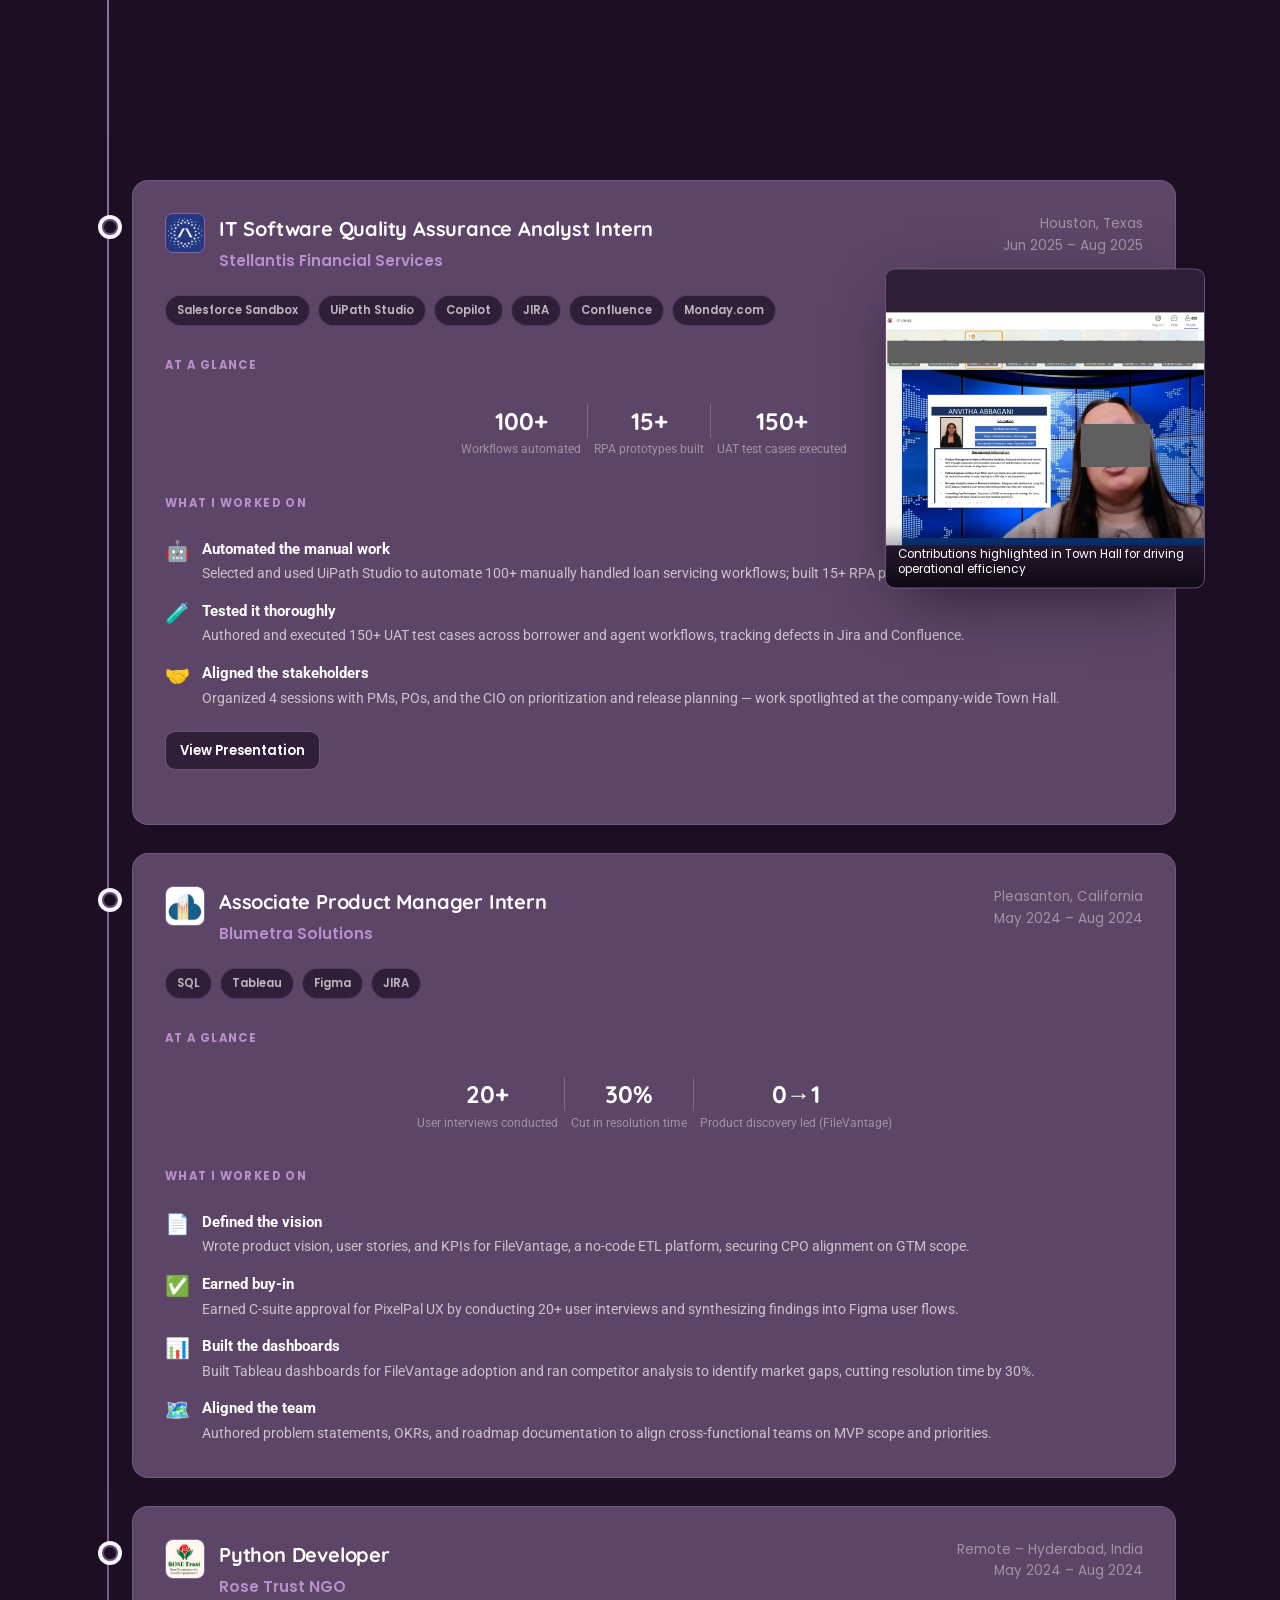
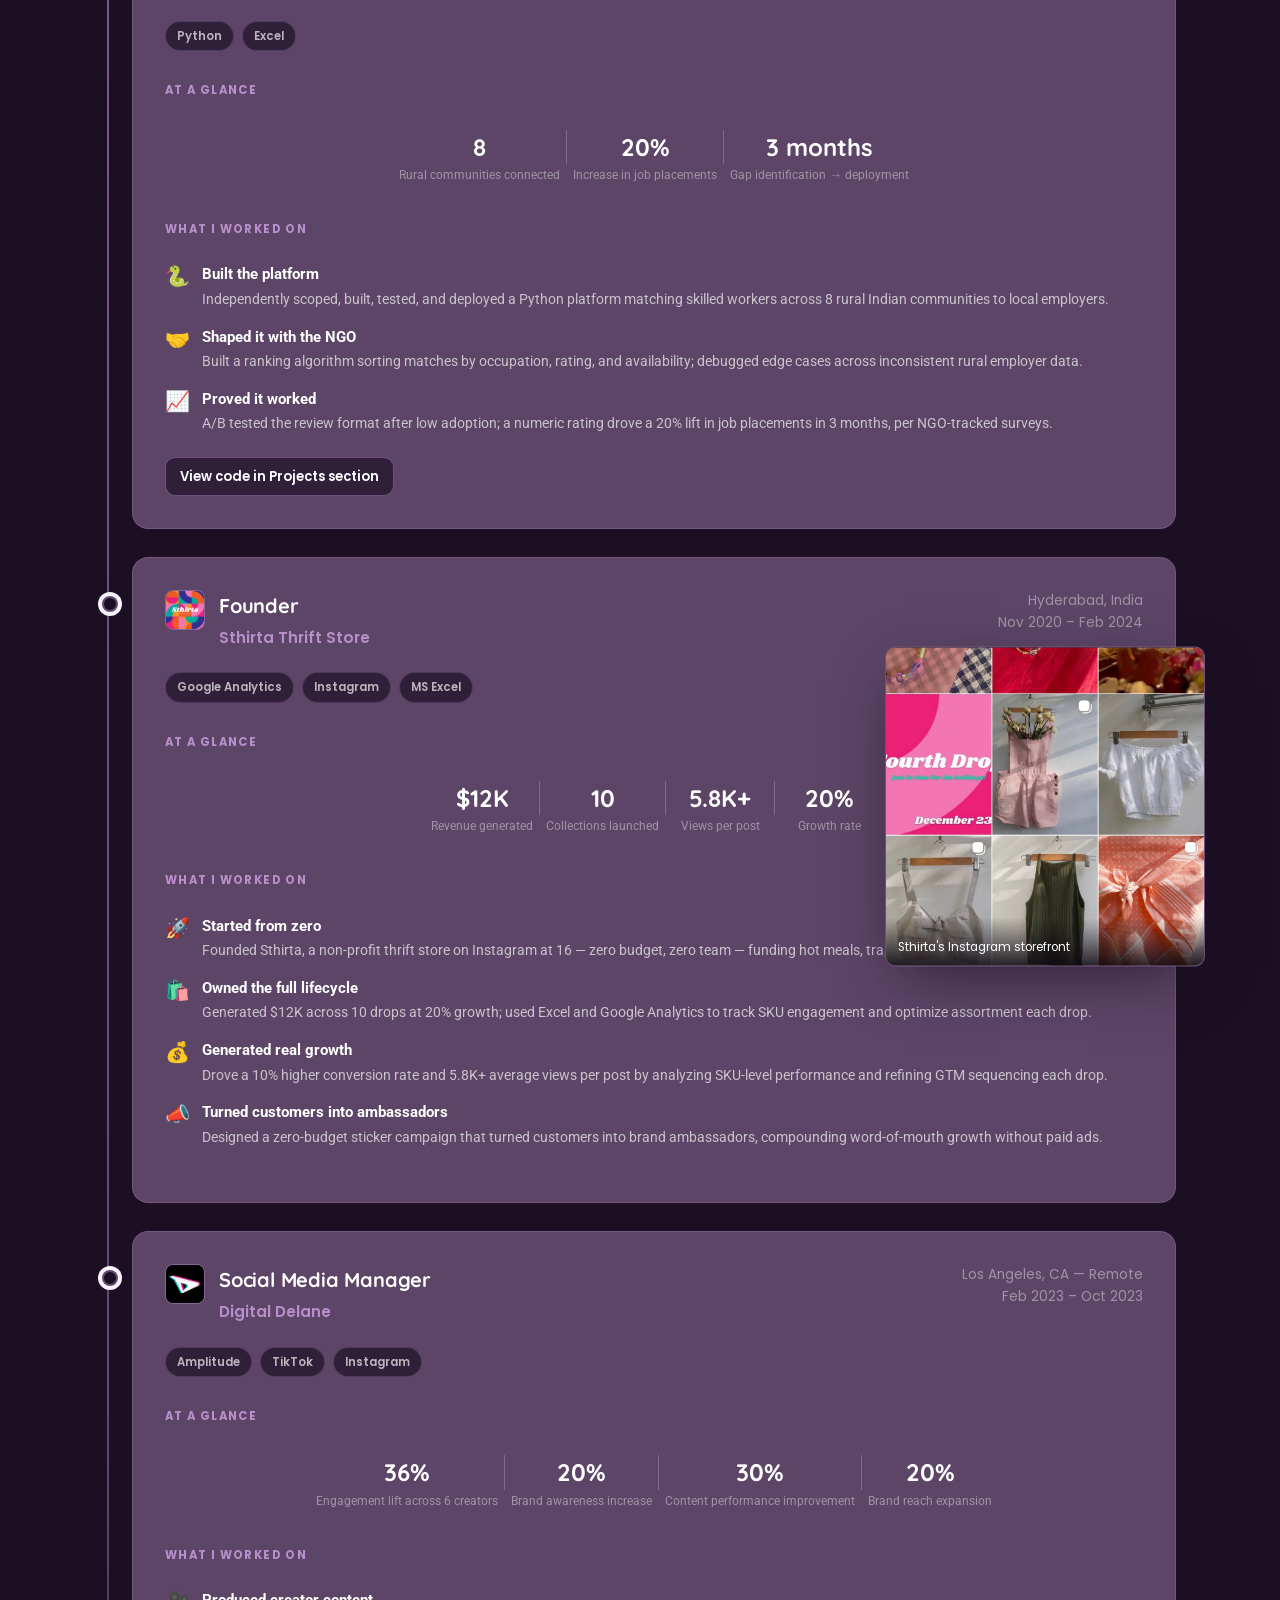
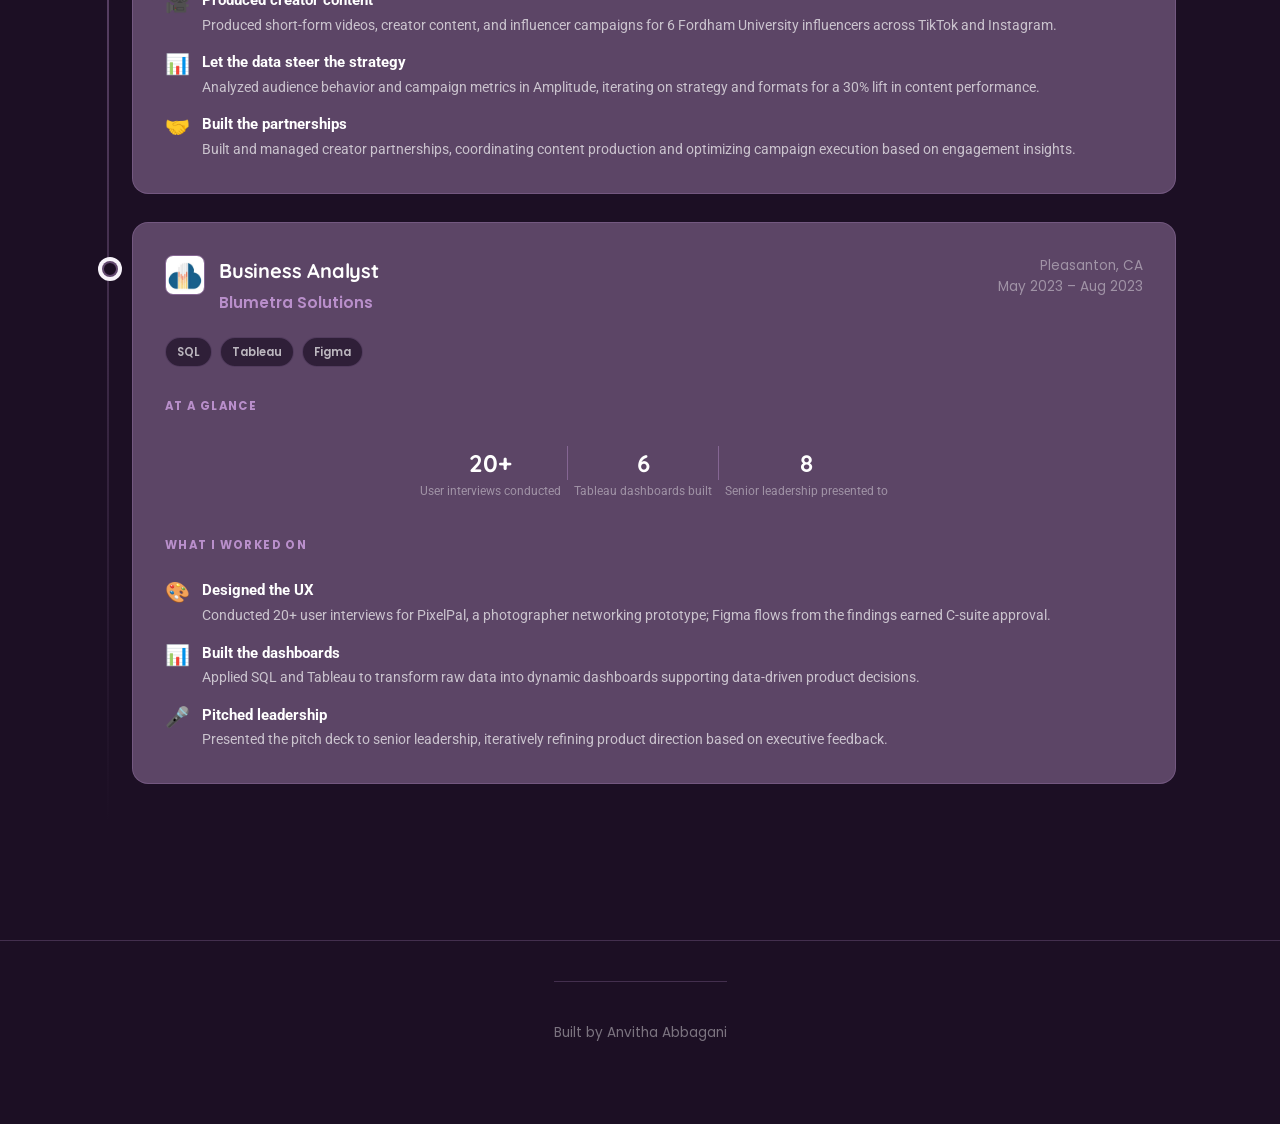
==== commit 467935f3: "Use the user's own serif "AA" monogram image as the favicon Replaces the hand-coded SVG attempts wit" ====
--- a/experience.html
+++ b/experience.html
@@ -5,7 +5,7 @@
 <meta name="viewport" content="width=device-width, initial-scale=1" />
 <title>Experience — Anvitha Abbagani</title>
 <meta name="description" content="Career log — Anvitha Abbagani" />
-<link rel="icon" type="image/svg+xml" href="assets/favicon.svg" />
+<link rel="icon" type="image/png" href="assets/favicon.png" />
 <link rel="preconnect" href="https://fonts.googleapis.com" />
 <link rel="preconnect" href="https://fonts.gstatic.com" crossorigin />
 <link href="https://fonts.googleapis.com/css2?family=Roboto:wght@400;500;600;700&family=Poppins:wght@500;600;700&family=Quicksand:wght@500;600;700&display=swap" rel="stylesheet" />
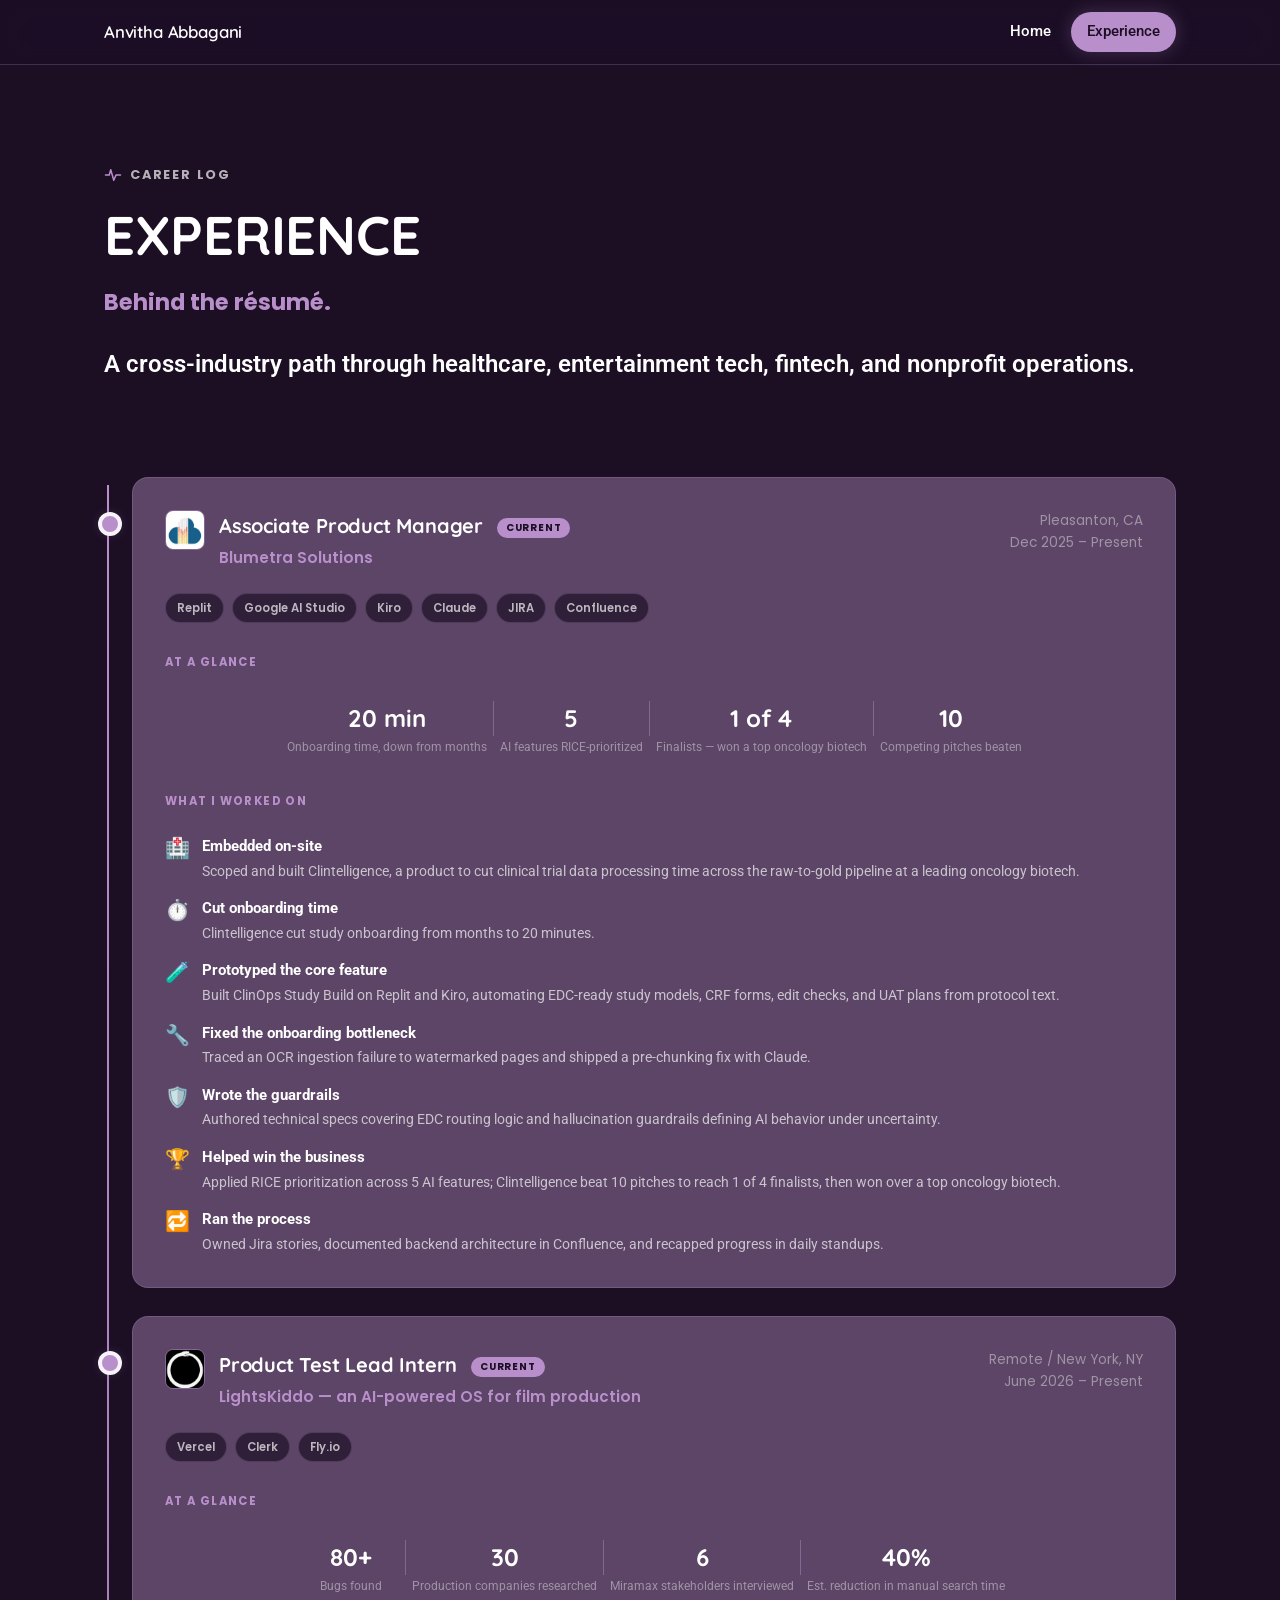
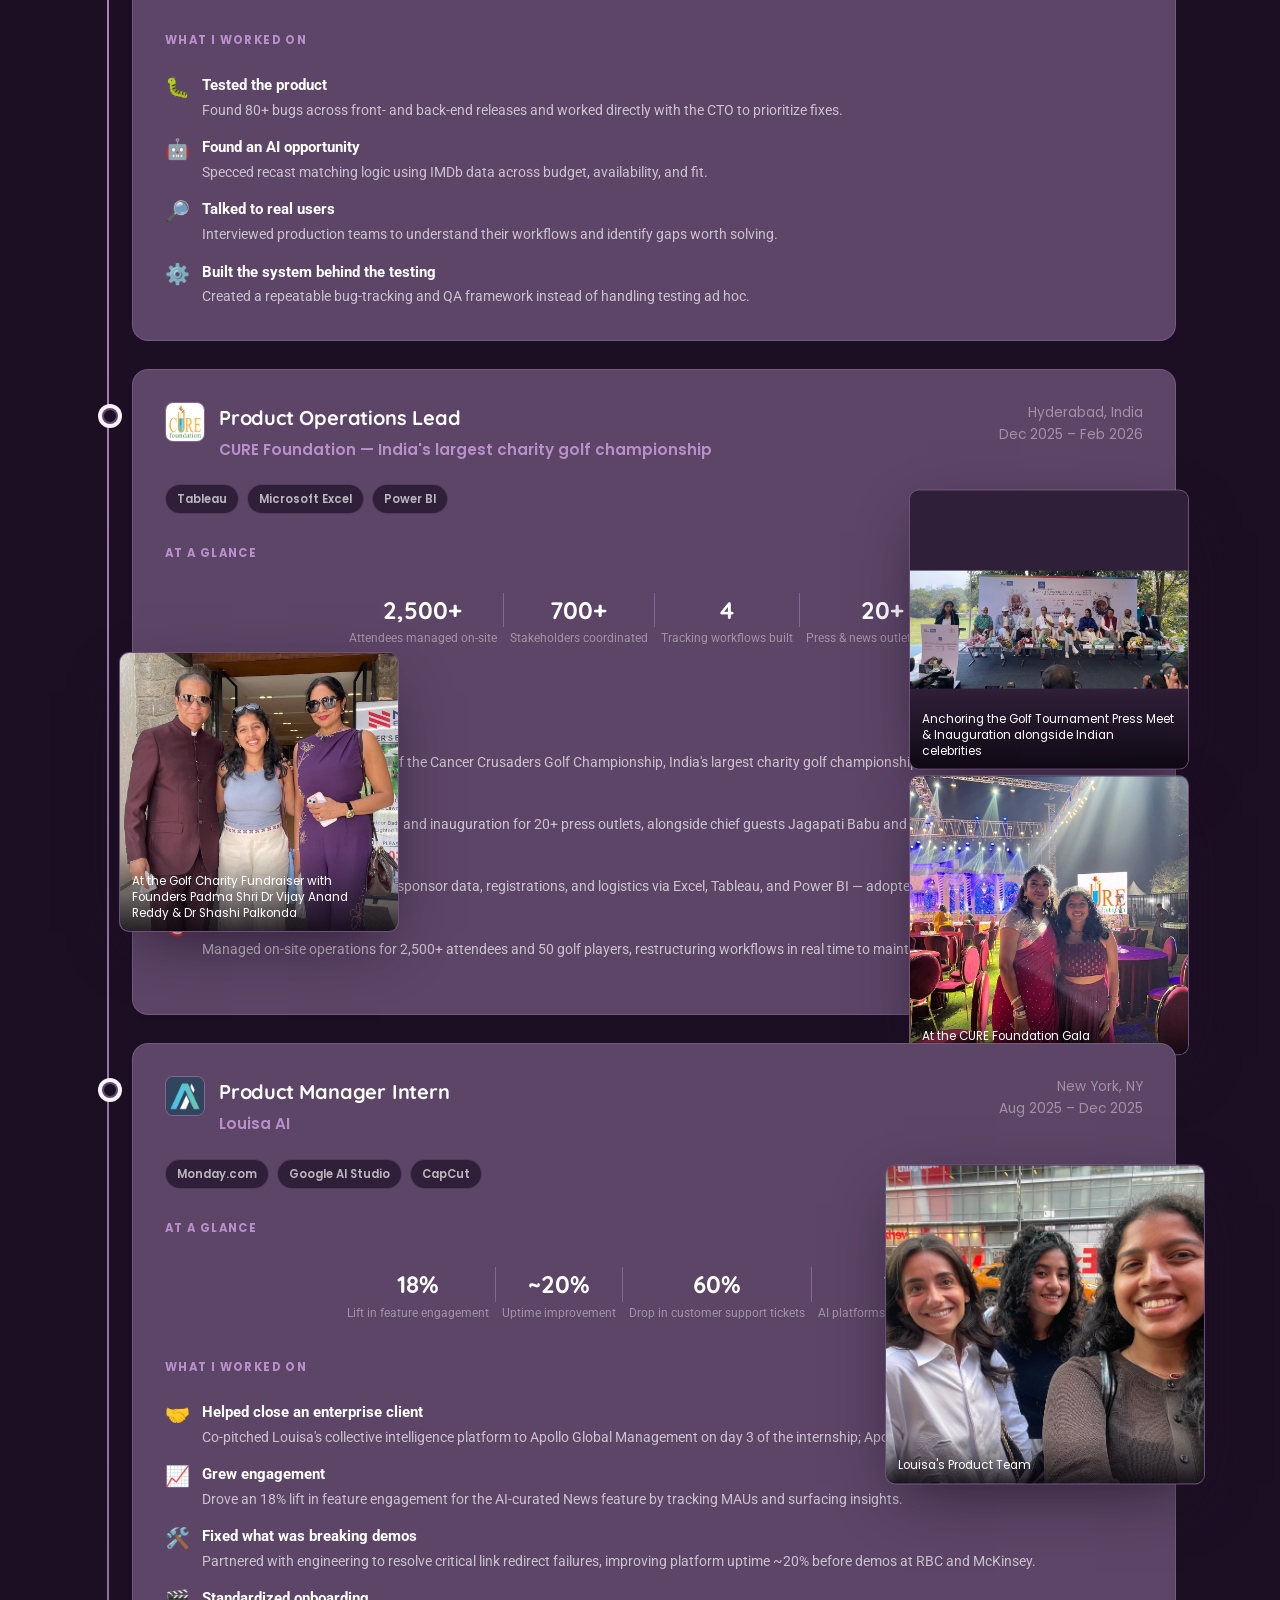
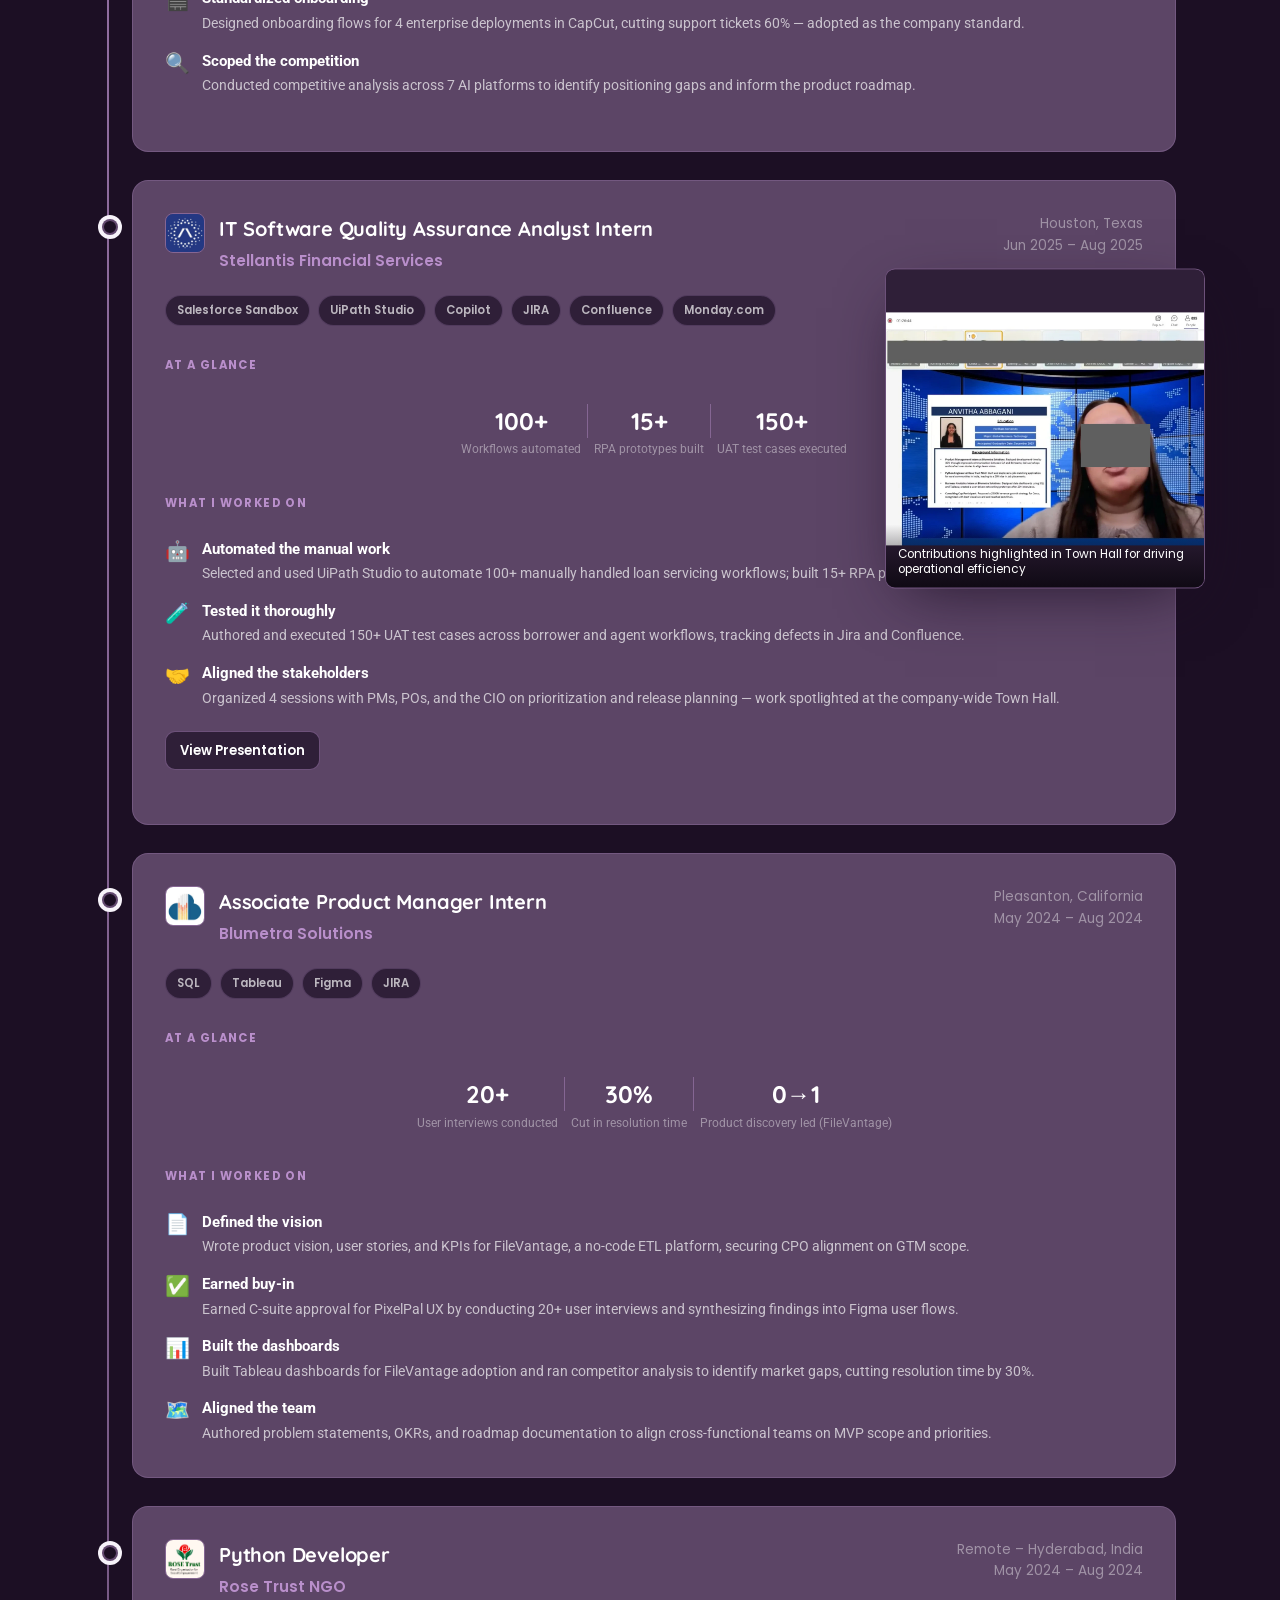
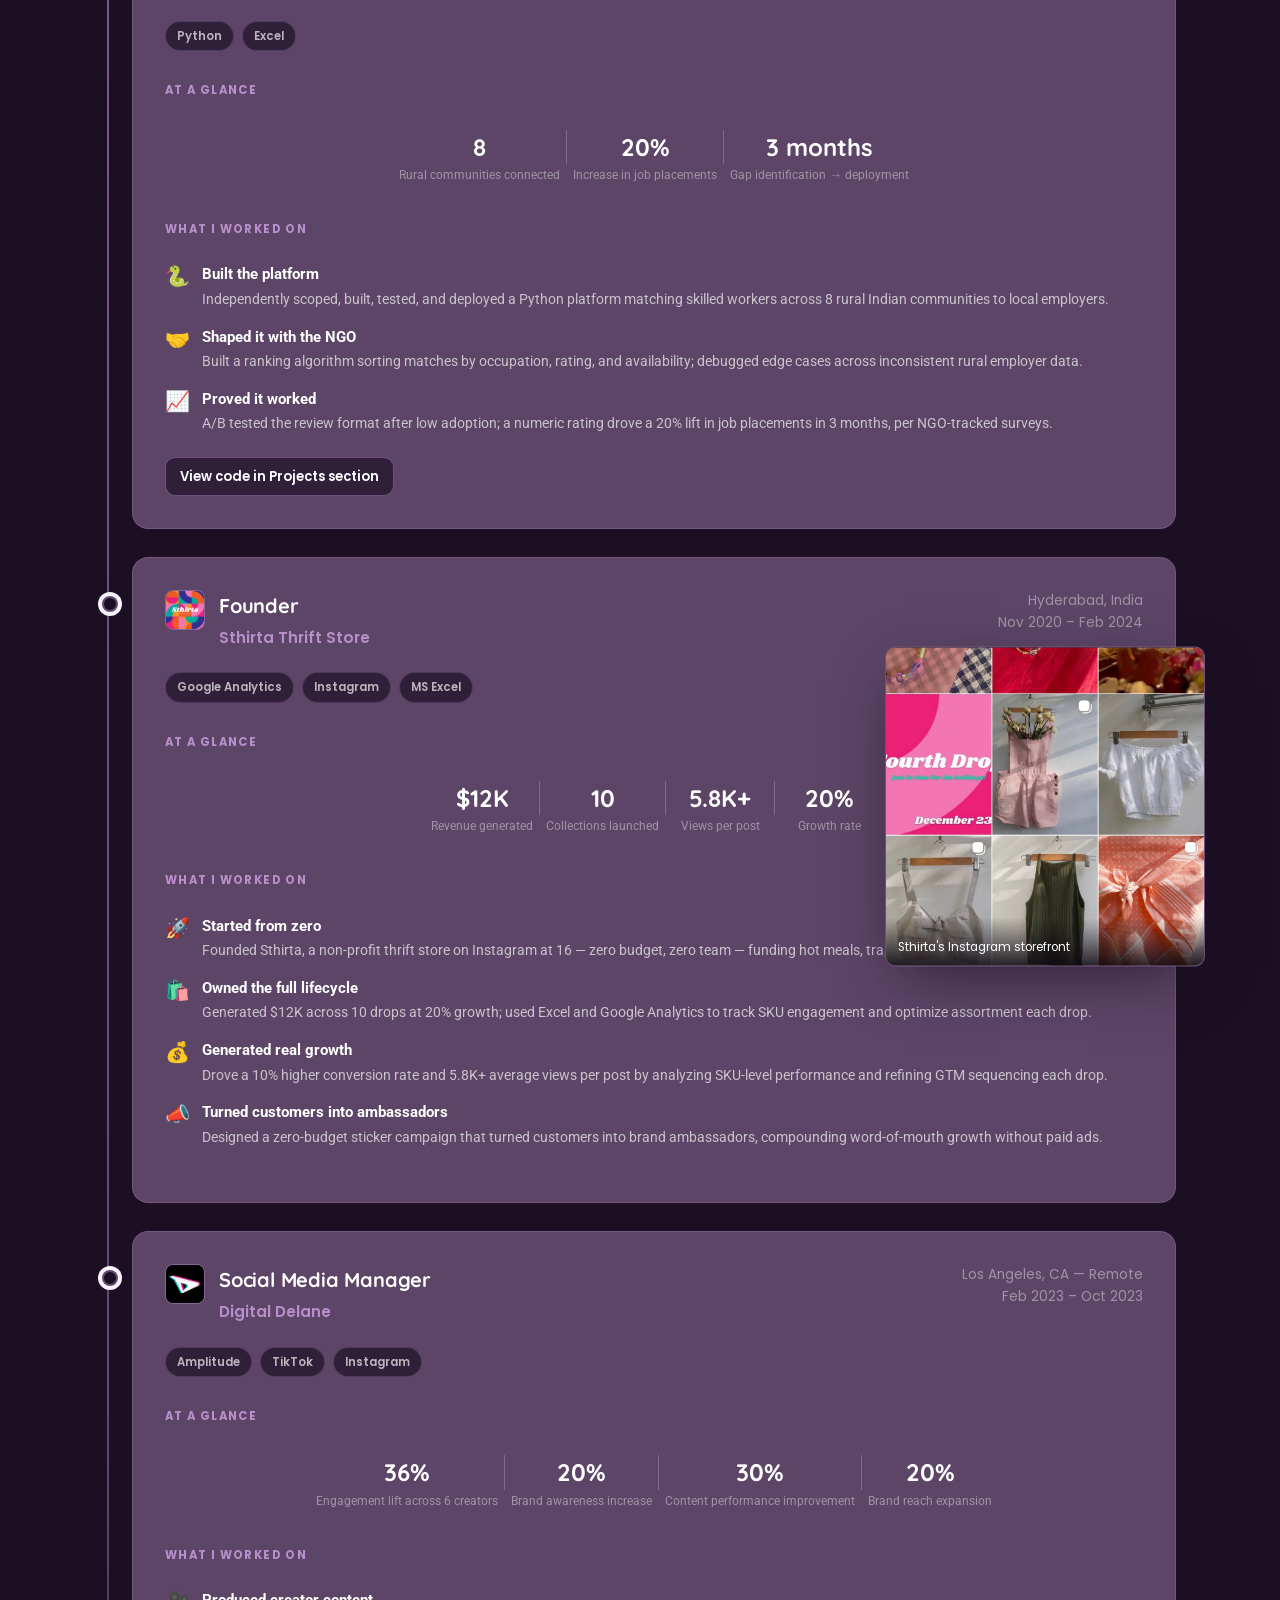
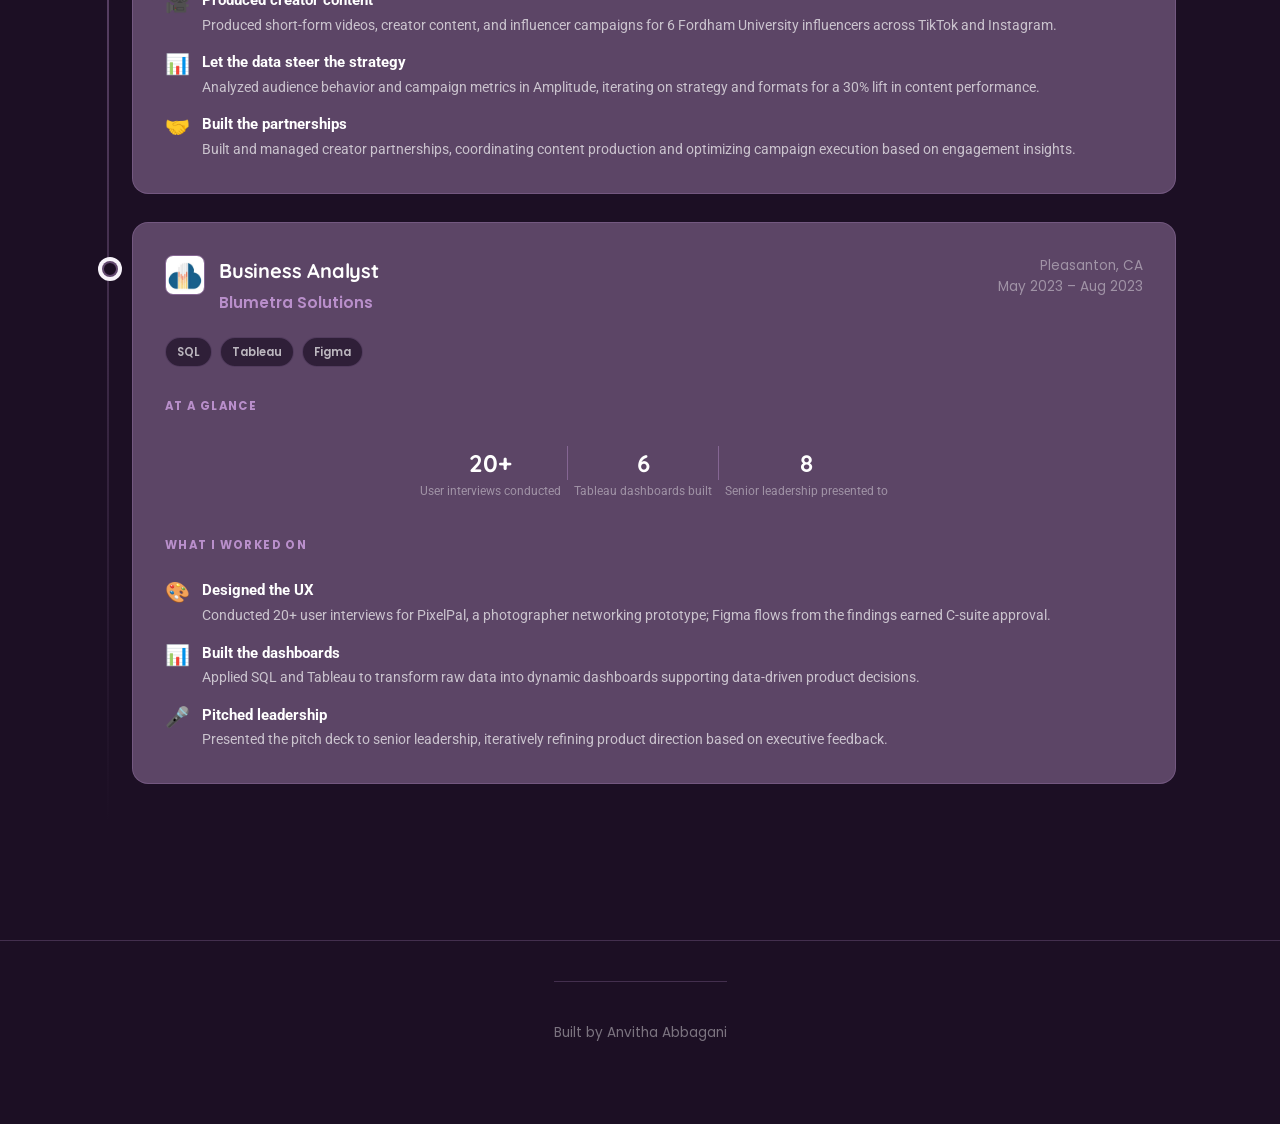
==== commit d6997aee: "Rename home page to home.html; index.html now redirects to it Nav links and the Rural Hiring "view c" ====
--- a/experience.html
+++ b/experience.html
@@ -16,9 +16,9 @@
 
 <nav class="site-nav">
   <div class="wrap nav-row">
-    <a class="brand" href="index.html">Anvitha <span>Abbagani</span></a>
+    <a class="brand" href="home.html">Anvitha <span>Abbagani</span></a>
     <div class="primary-links">
-      <a href="index.html" data-page="home">Home</a>
+      <a href="home.html" data-page="home">Home</a>
       <a href="experience.html" data-page="experience">Experience</a>
     </div>
   </div>
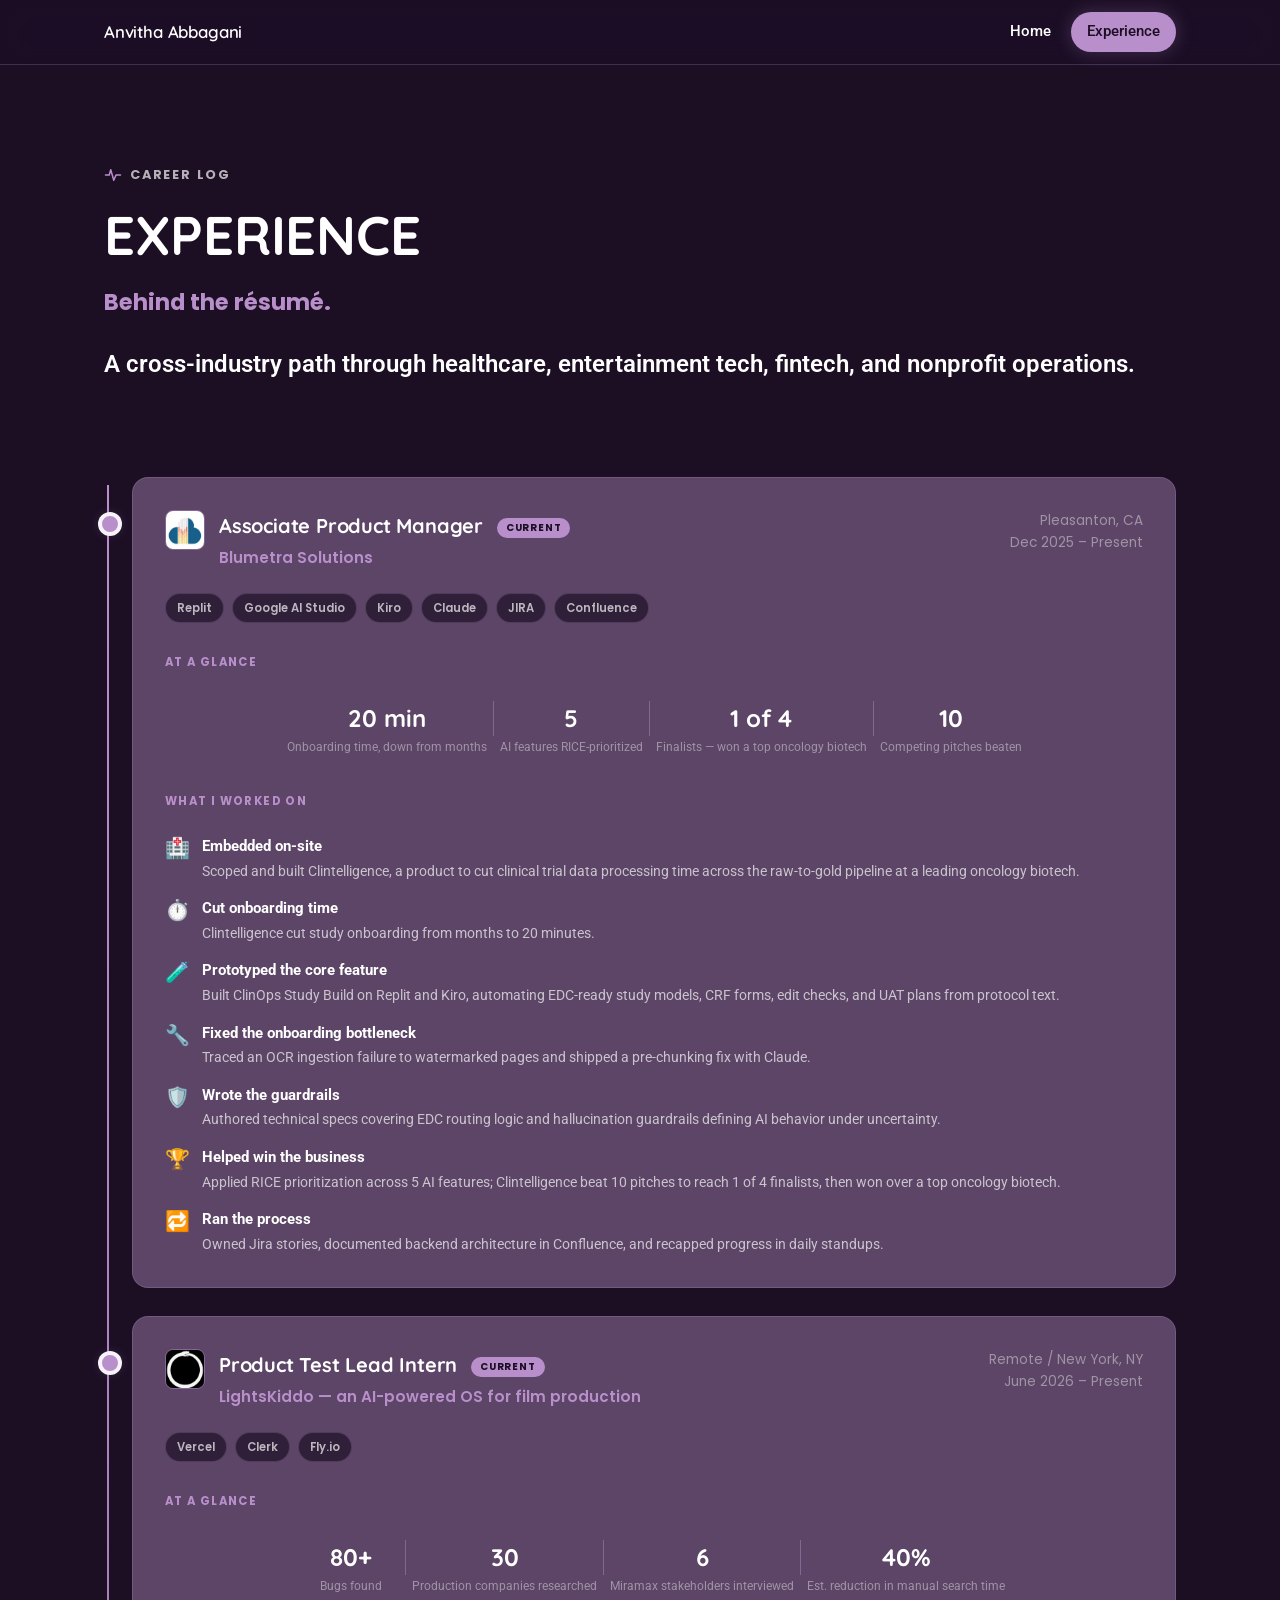
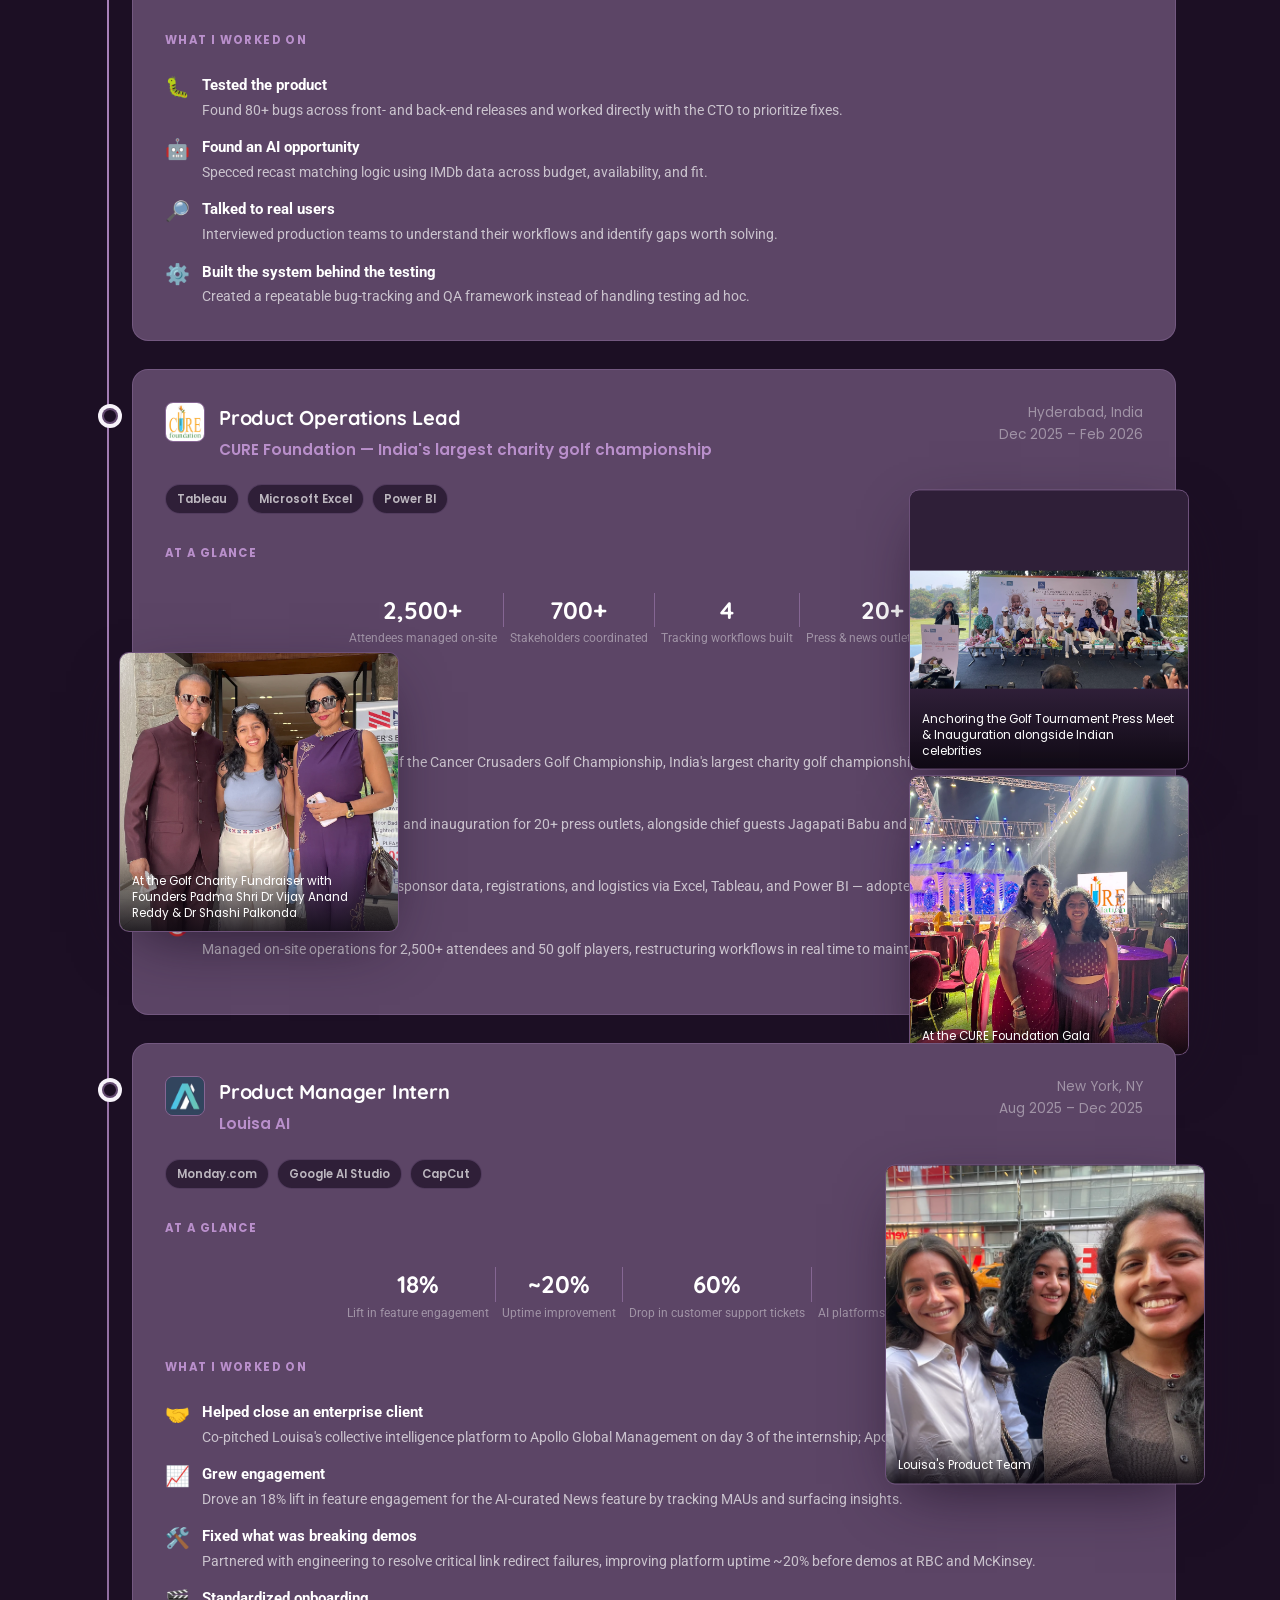
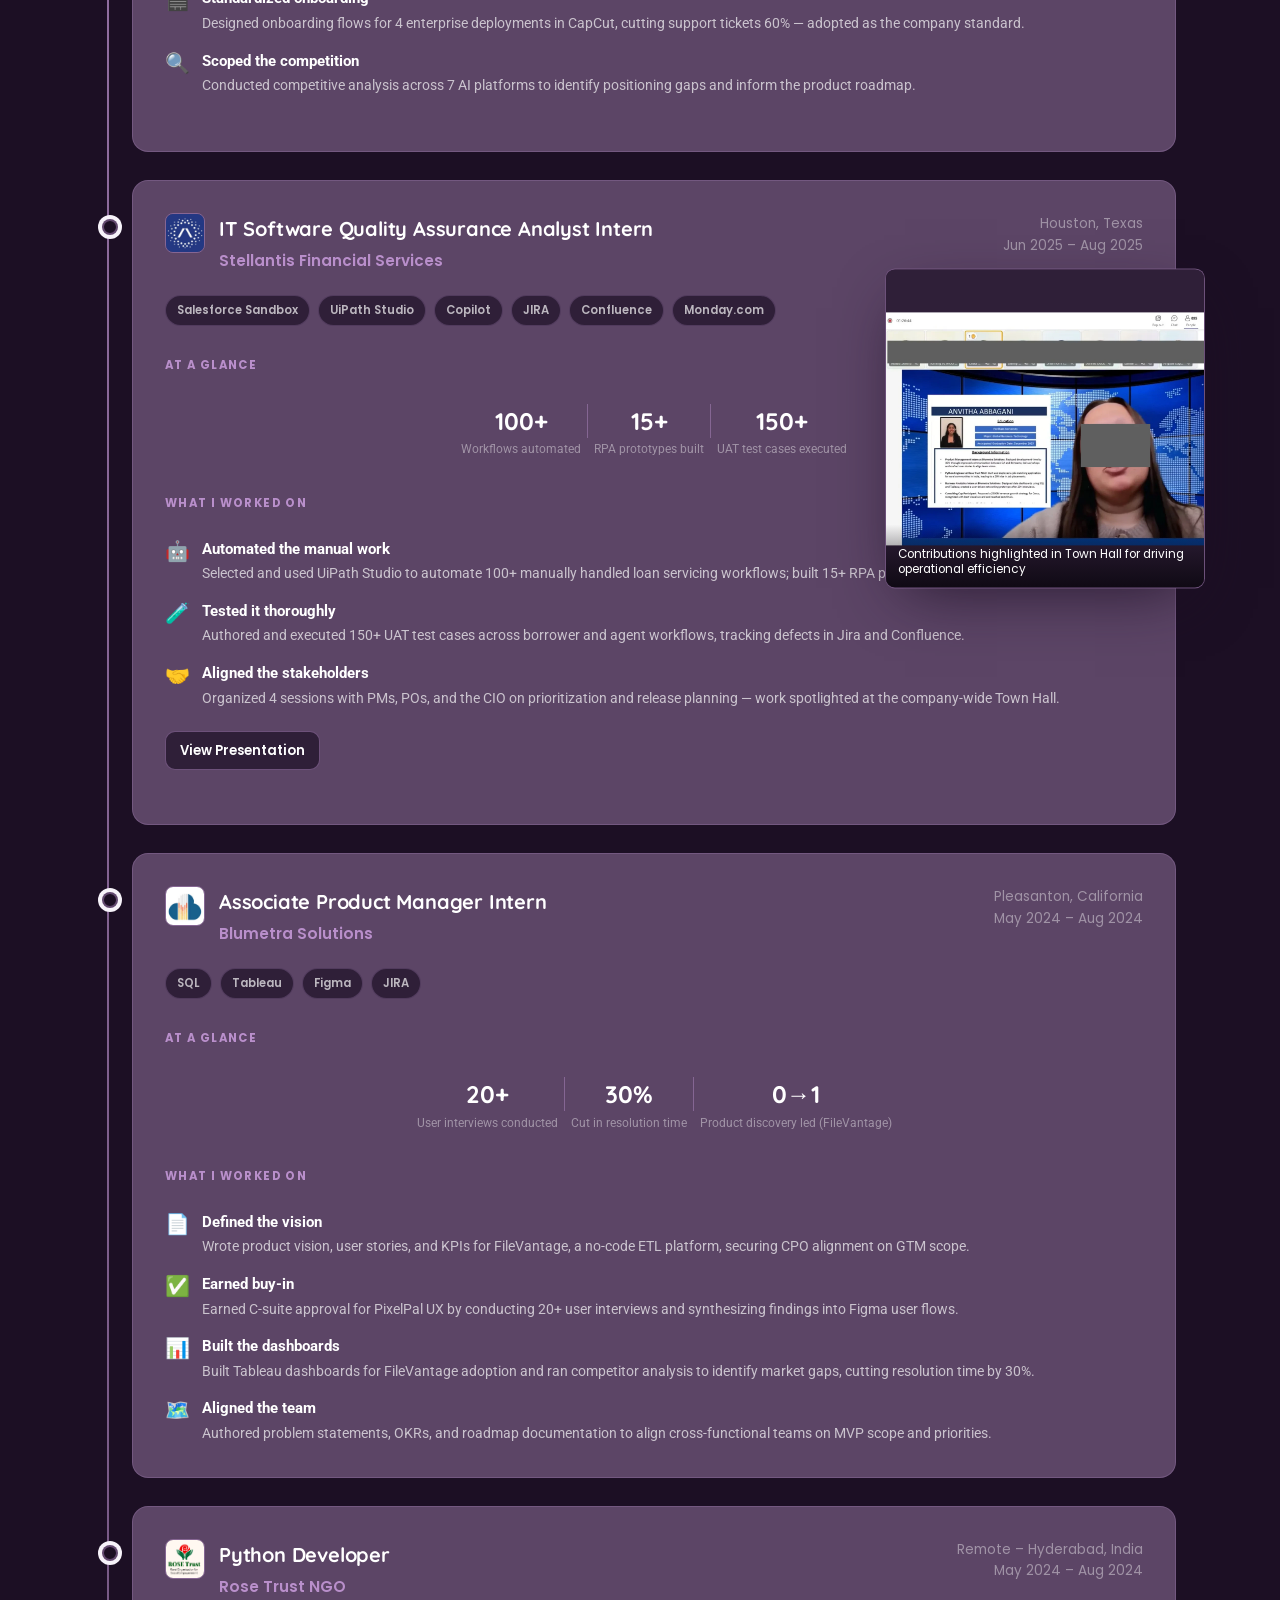
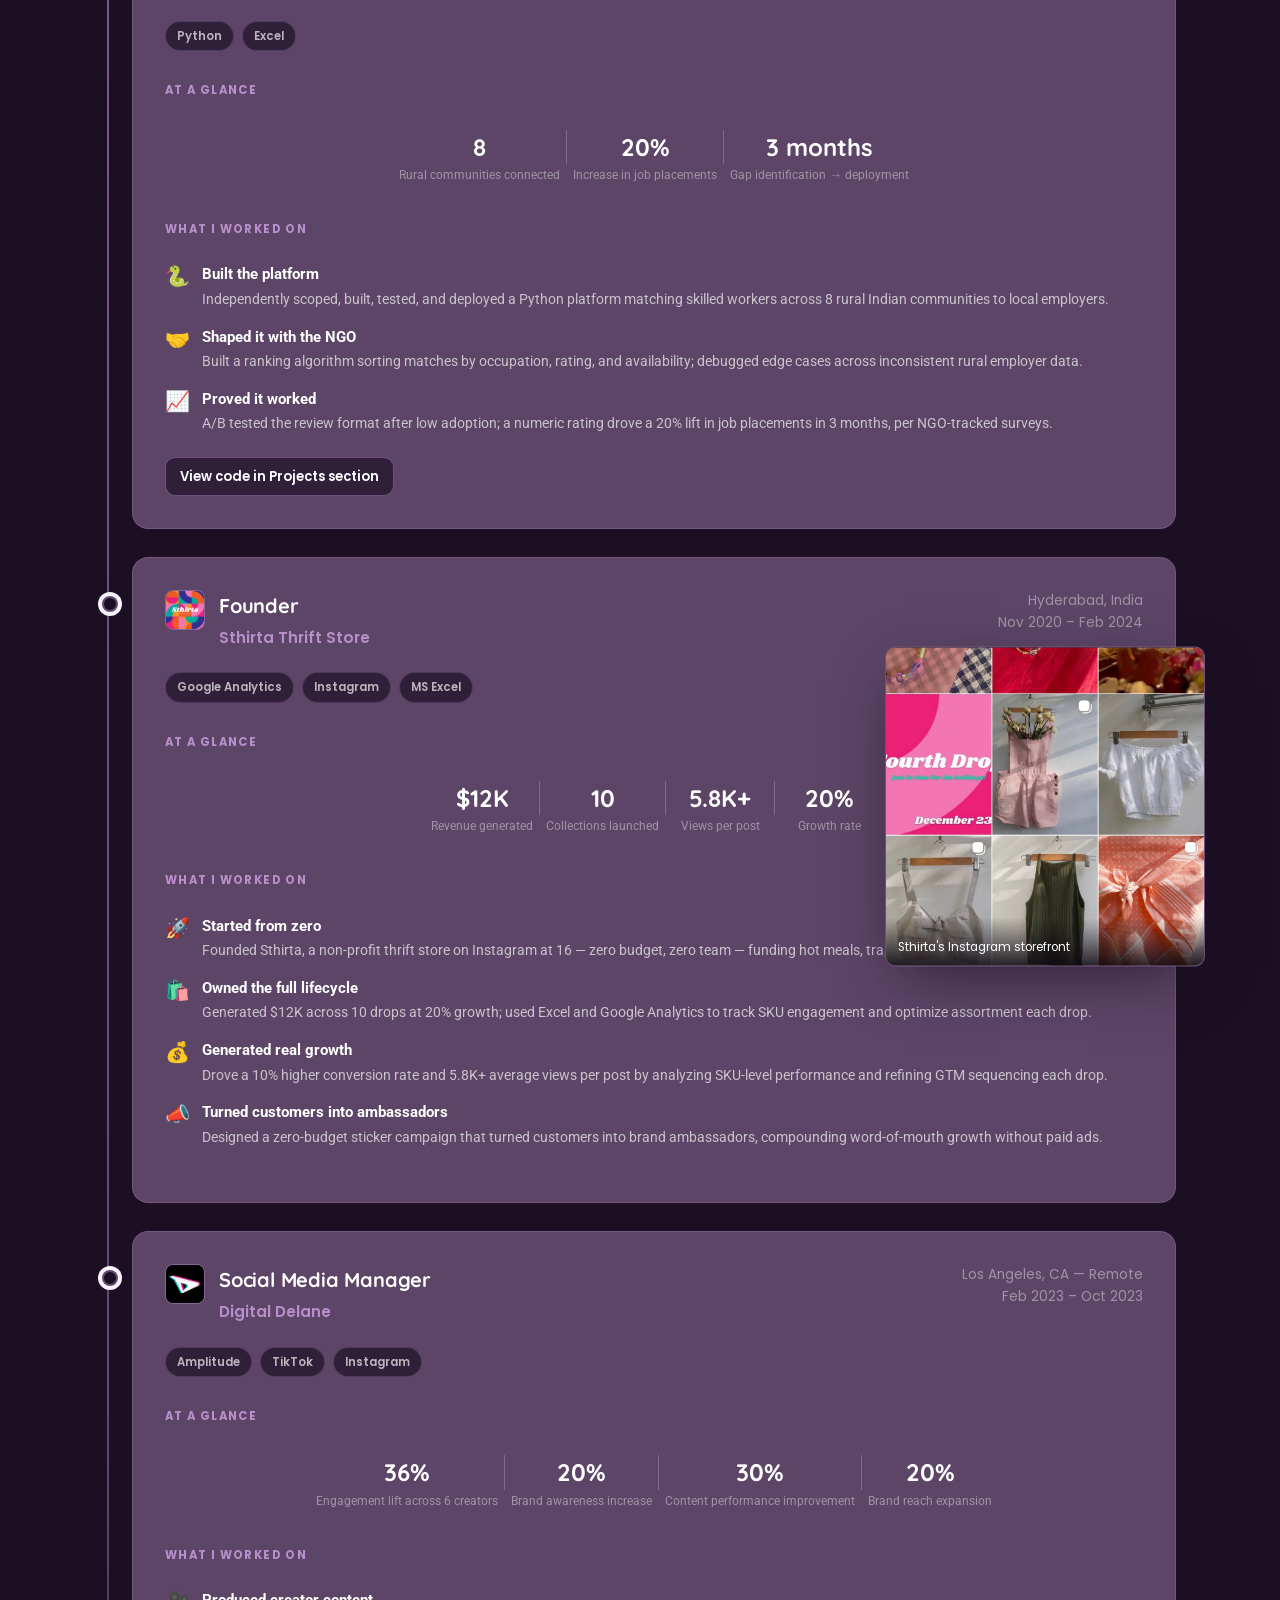
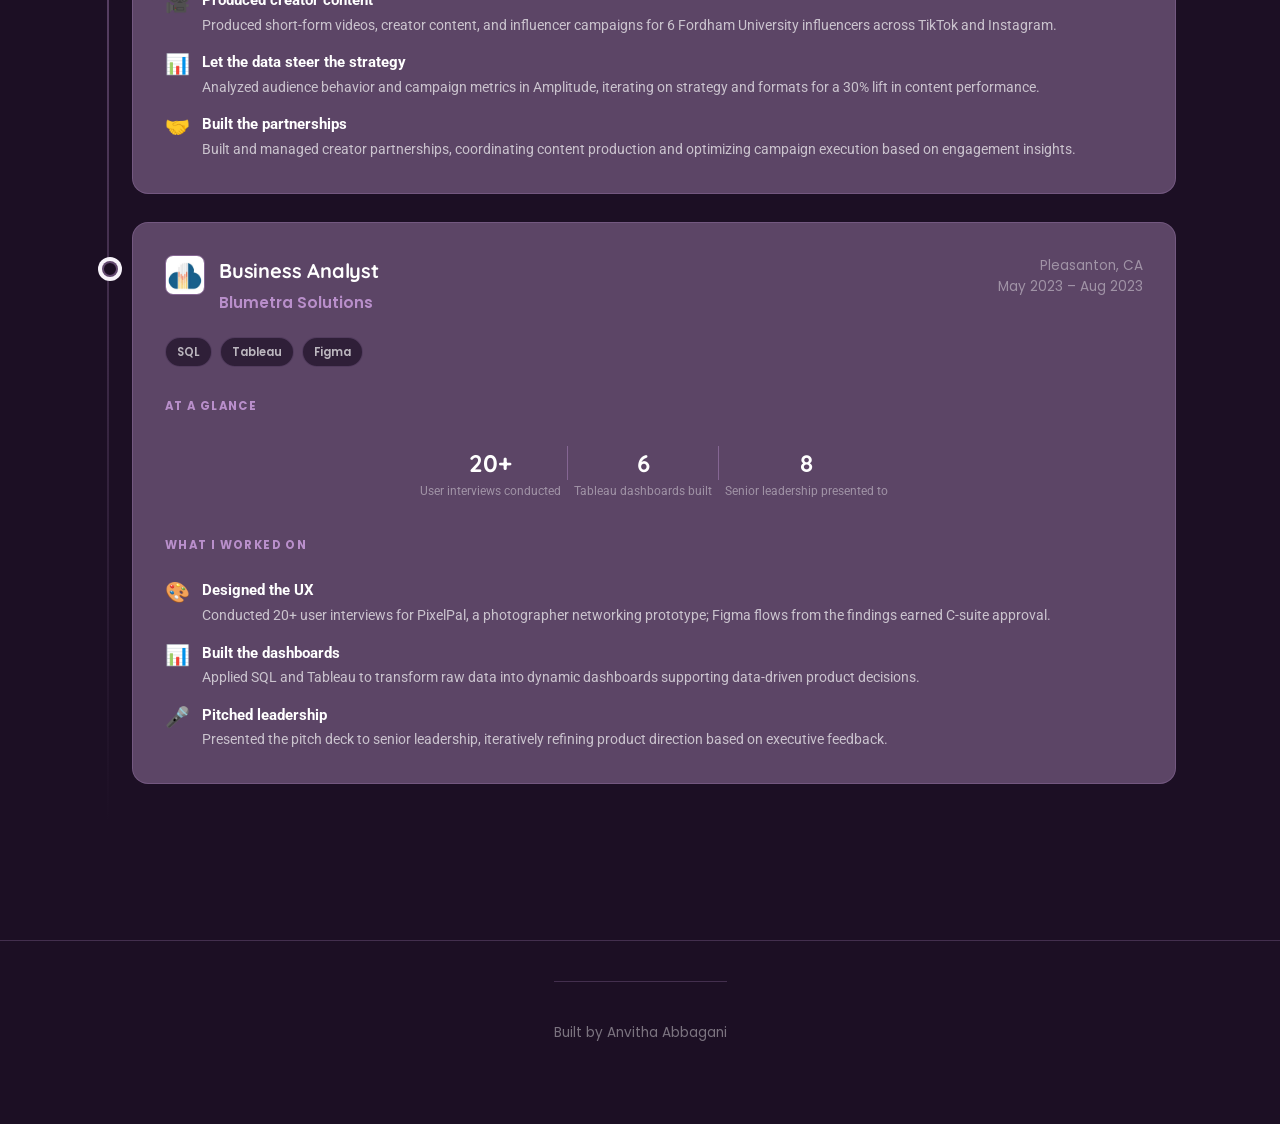
==== commit 408ac9af: "Serve the home page at the bare root instead of /home.html Reverts the home.html rename: index.html " ====
--- a/experience.html
+++ b/experience.html
@@ -16,9 +16,9 @@
 
 <nav class="site-nav">
   <div class="wrap nav-row">
-    <a class="brand" href="home.html">Anvitha <span>Abbagani</span></a>
+    <a class="brand" href="./">Anvitha <span>Abbagani</span></a>
     <div class="primary-links">
-      <a href="home.html" data-page="home">Home</a>
+      <a href="./" data-page="home">Home</a>
       <a href="experience.html" data-page="experience">Experience</a>
     </div>
   </div>
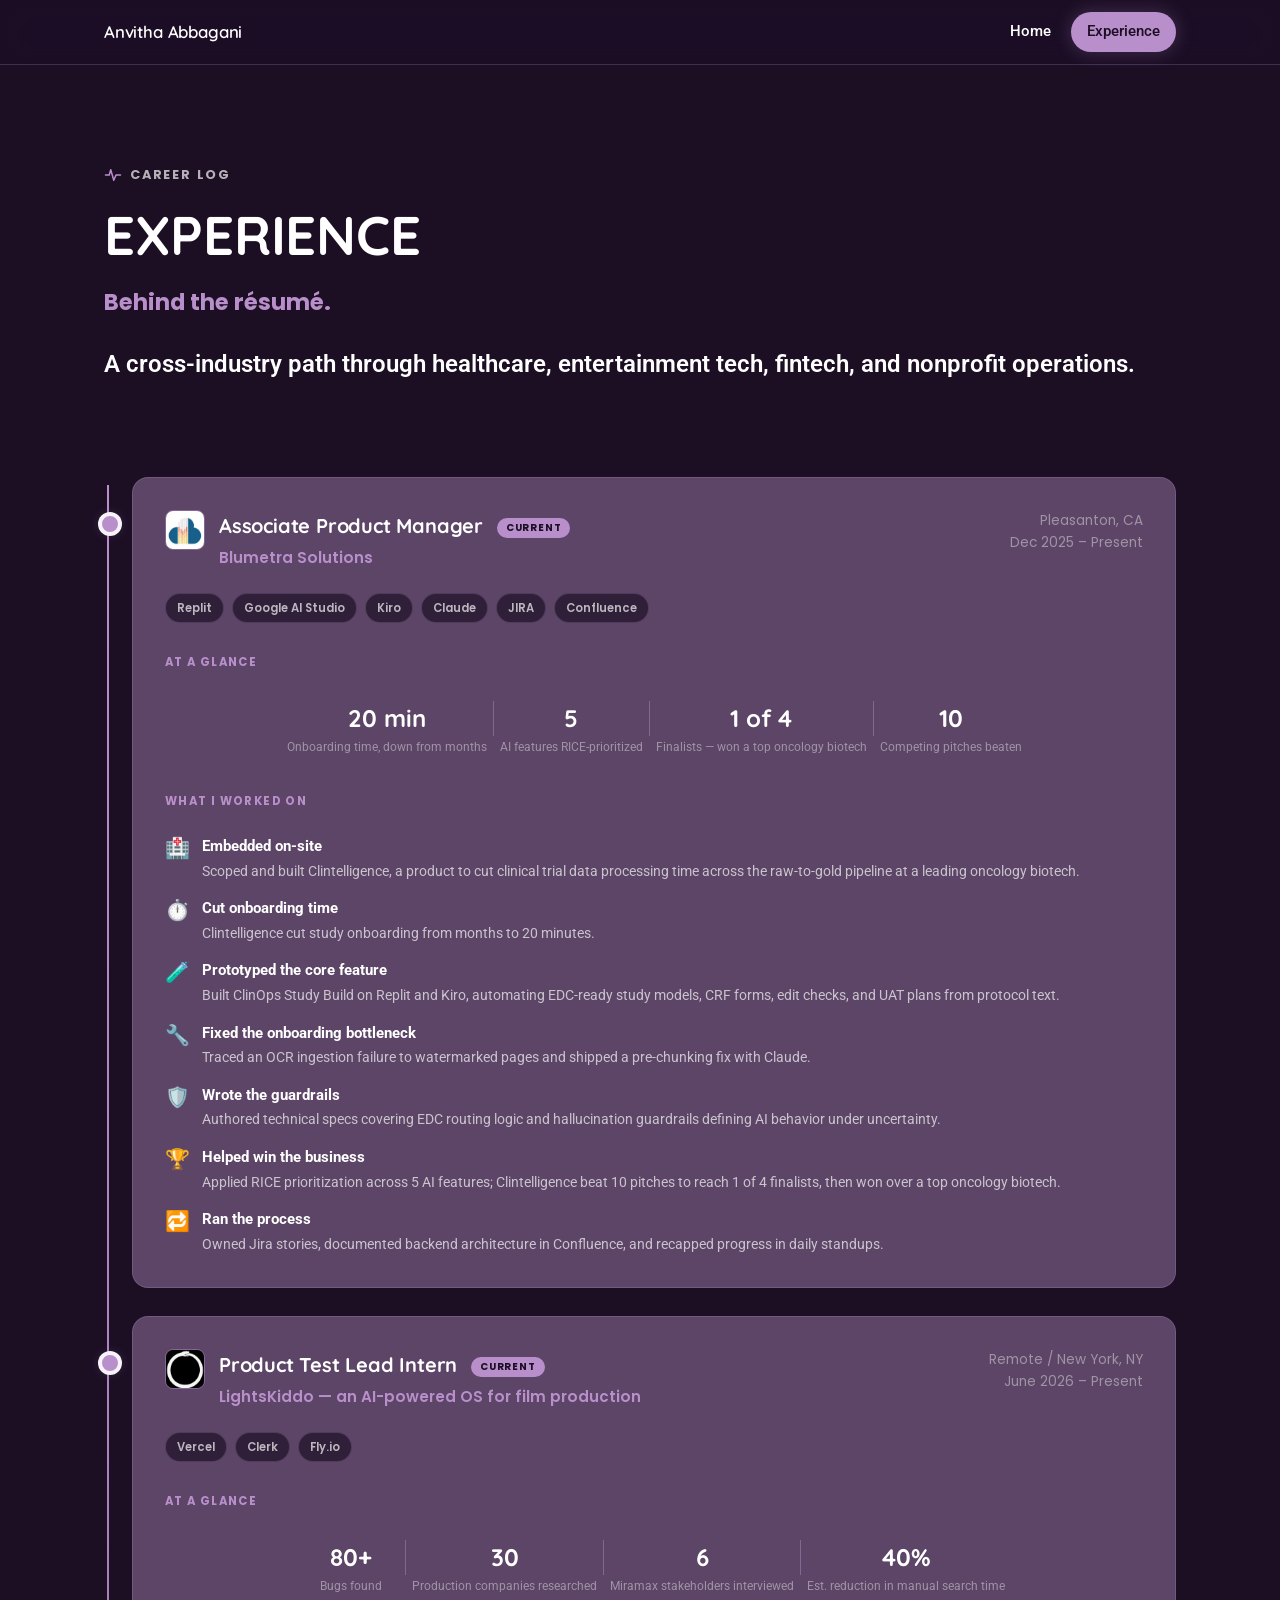
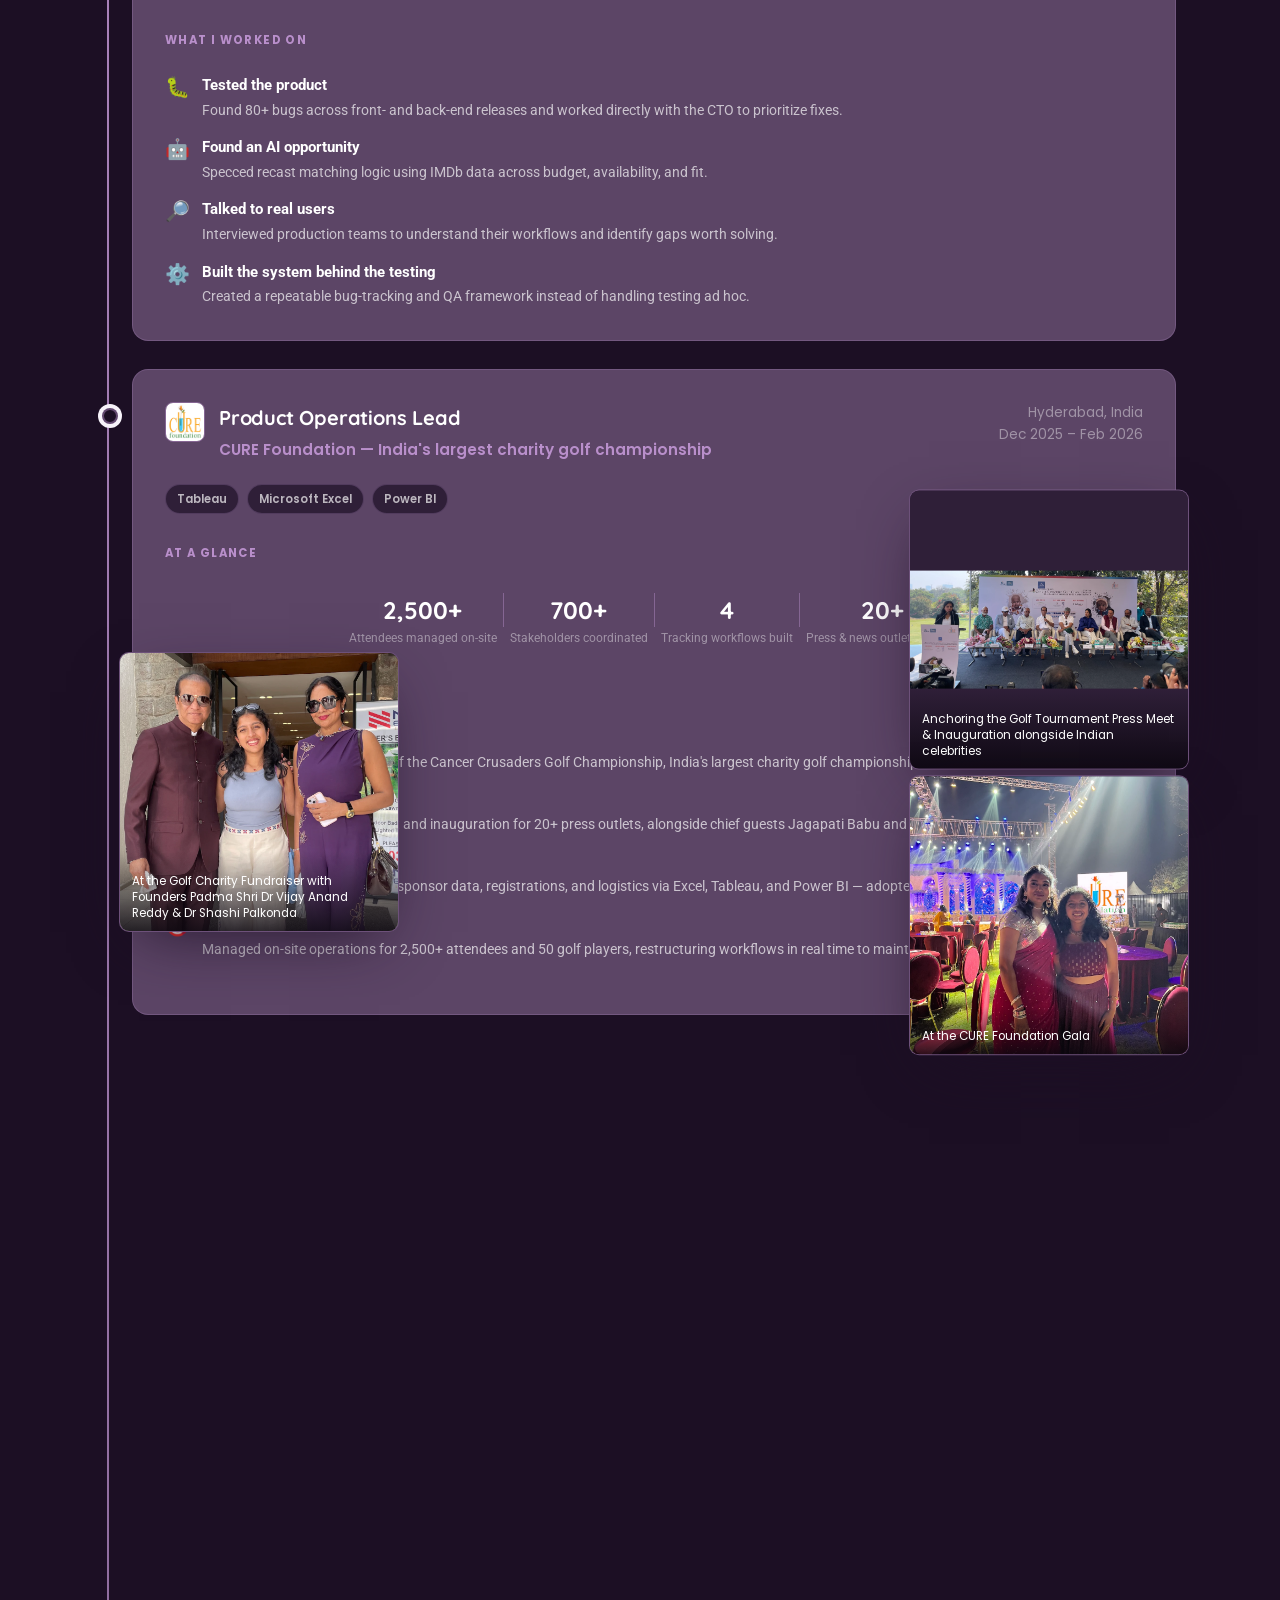
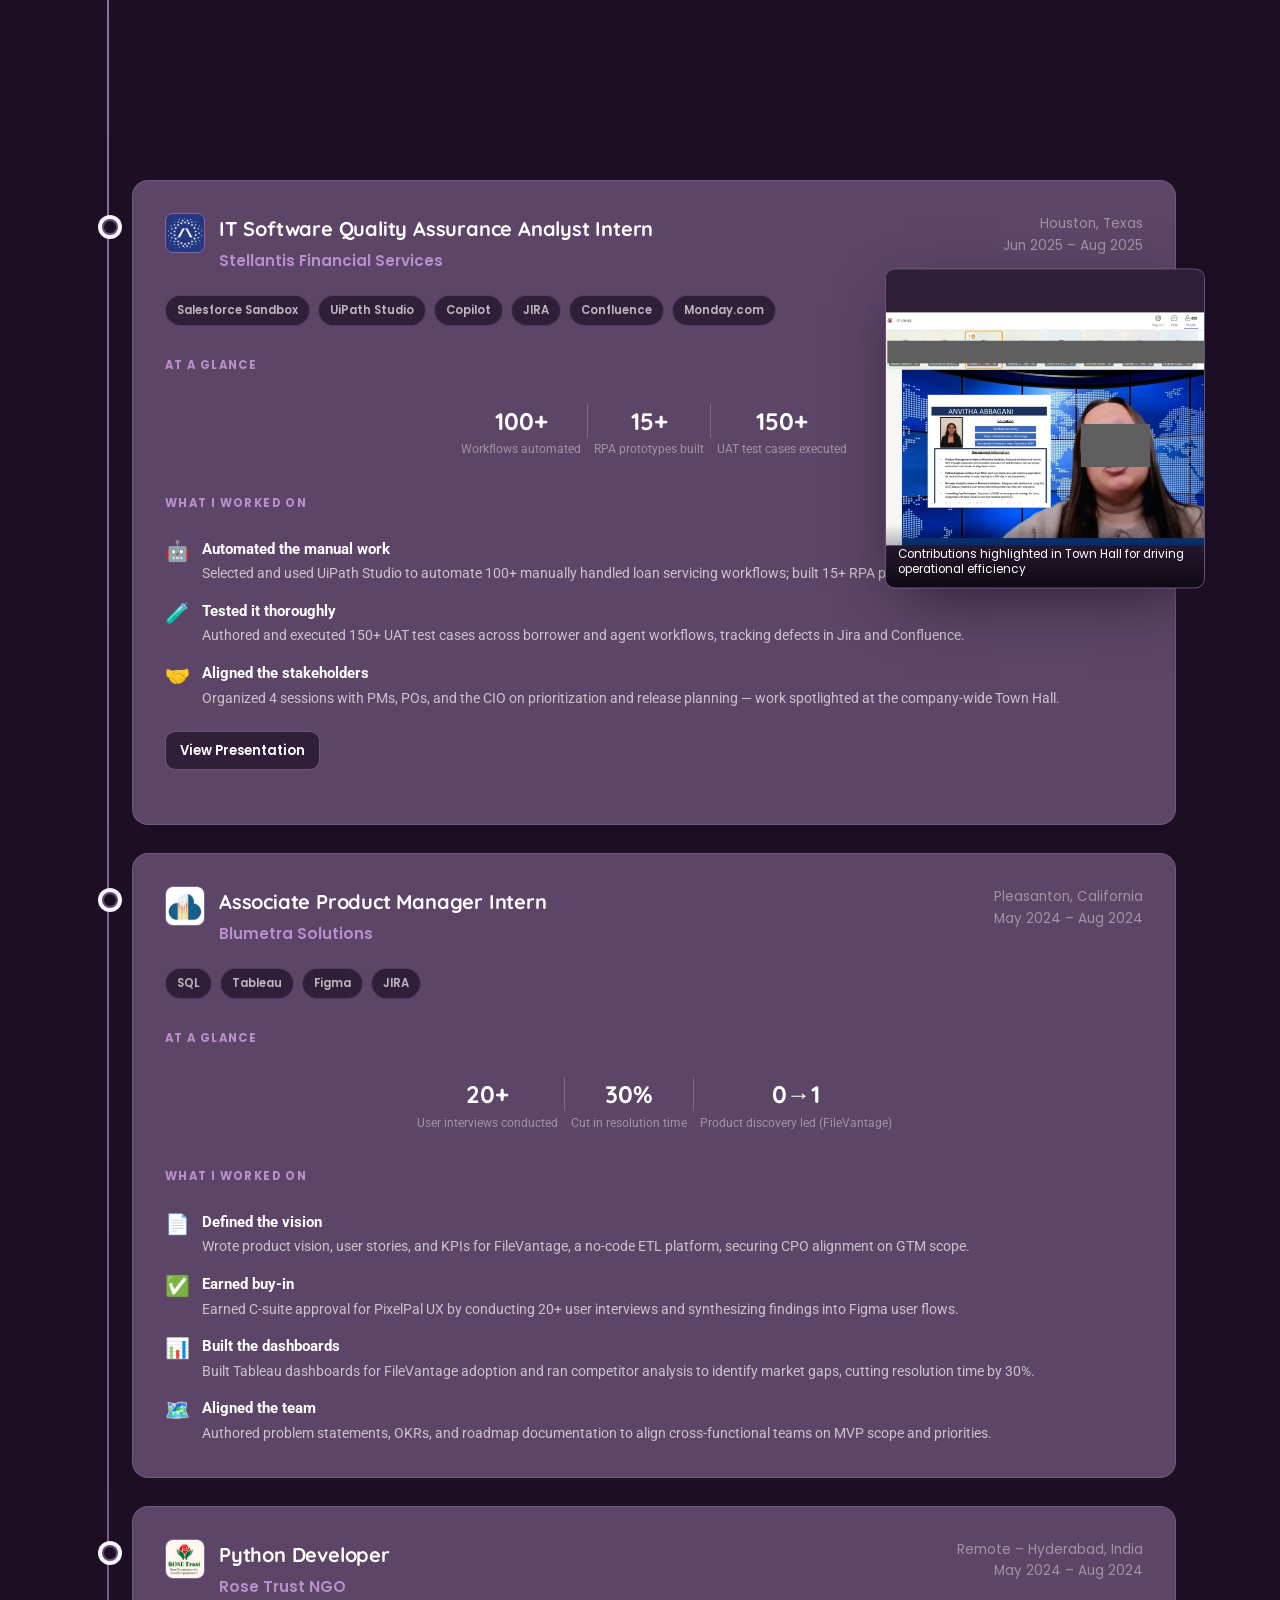
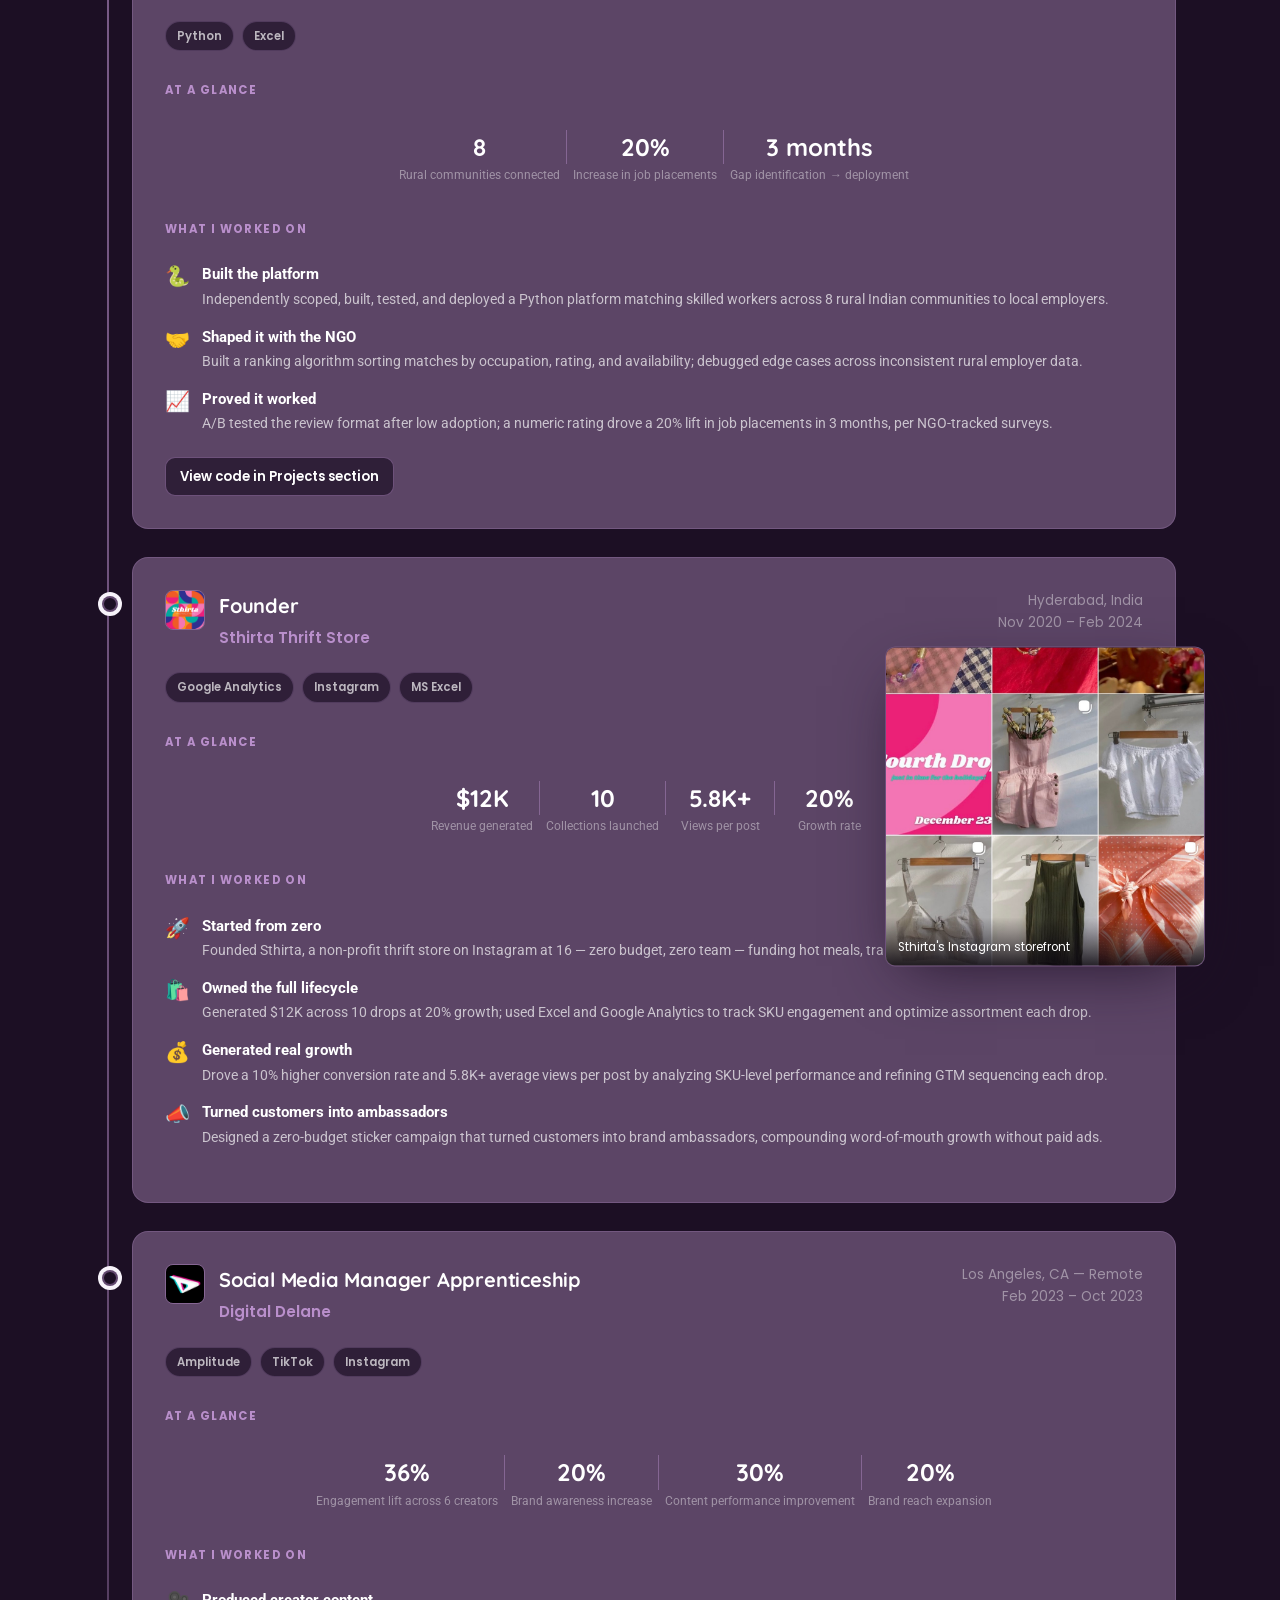
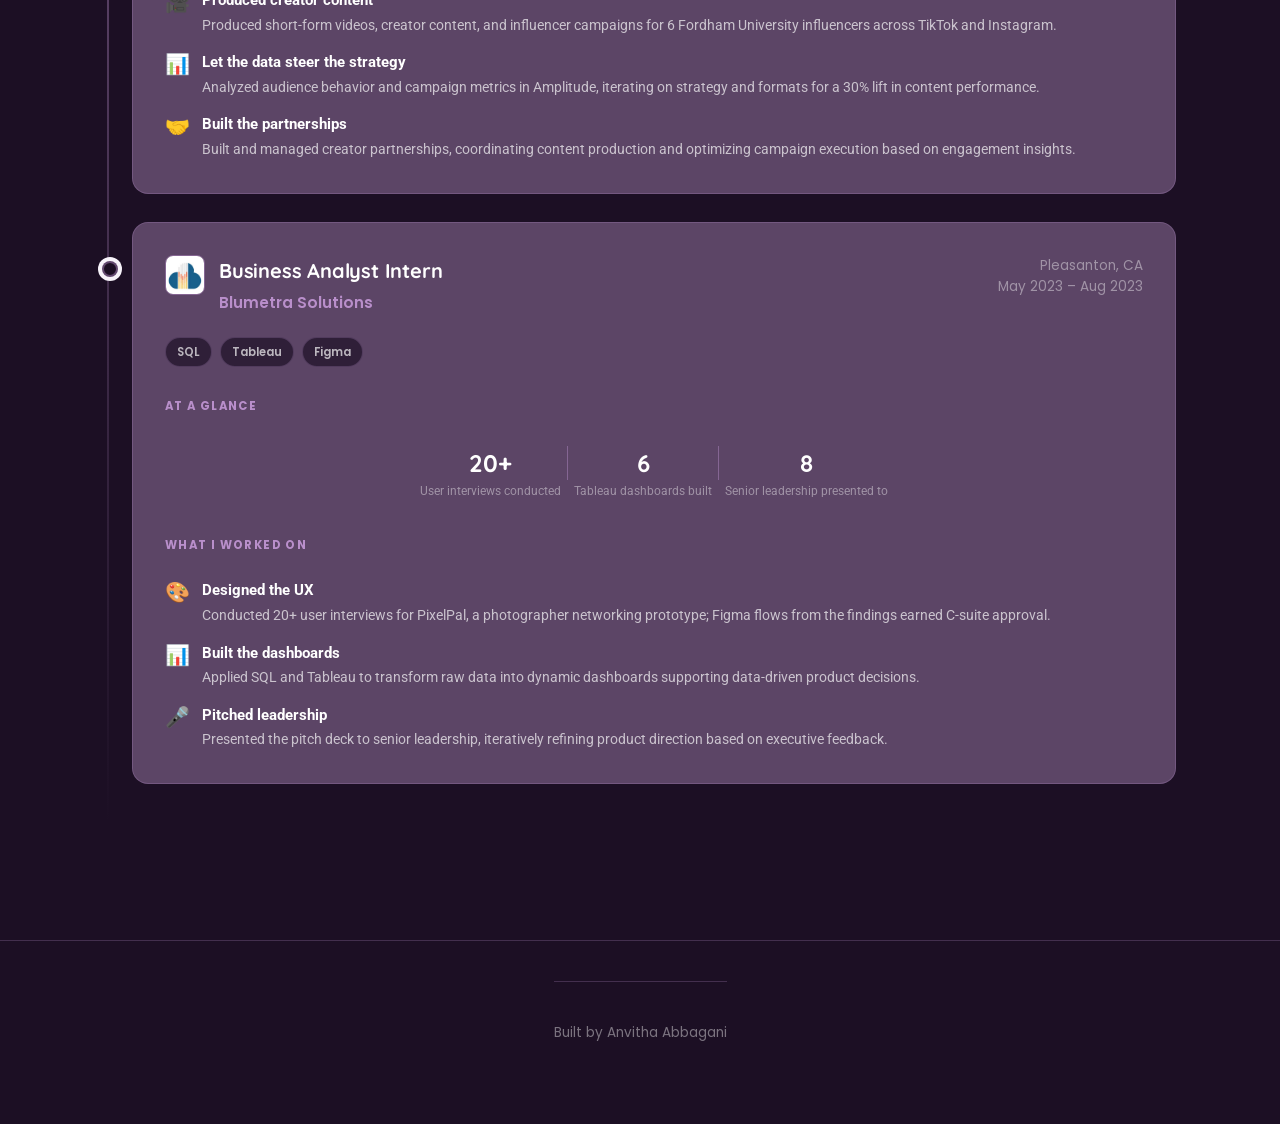
==== commit ed9e86f5: "Fix nav overlapping the sub-nav on narrow phone widths The phone-width rule set the nav row to heigh" ====
--- a/experience.html
+++ b/experience.html
@@ -9,7 +9,7 @@
 <link rel="preconnect" href="https://fonts.googleapis.com" />
 <link rel="preconnect" href="https://fonts.gstatic.com" crossorigin />
 <link href="https://fonts.googleapis.com/css2?family=Roboto:wght@400;500;600;700&family=Poppins:wght@500;600;700&family=Quicksand:wght@500;600;700&display=swap" rel="stylesheet" />
-<link rel="stylesheet" href="css/style.css?v=84" />
+<link rel="stylesheet" href="css/style.css?v=85" />
 </head>
 <body data-page="experience">
 <script>try{if(localStorage.getItem('portfolio_admin_mode_v1')==='1')document.body.classList.add('admin-mode');}catch(e){}</script>
--- a/css/style.css
+++ b/css/style.css
@@ -1287,7 +1287,7 @@
 }
 
 @media (max-width: 560px) {
-  .nav-row { height: auto; padding: 12px 0; flex-wrap: wrap; }
+  .site-nav .nav-row { height: auto; padding: 12px 0; flex-wrap: wrap; row-gap: 8px; }
   .site-nav { position: sticky; }
   .primary-links a { padding: 7px 12px; font-size: 0.86rem; }
   .hero-actions { flex-direction: column; align-items: stretch; }
